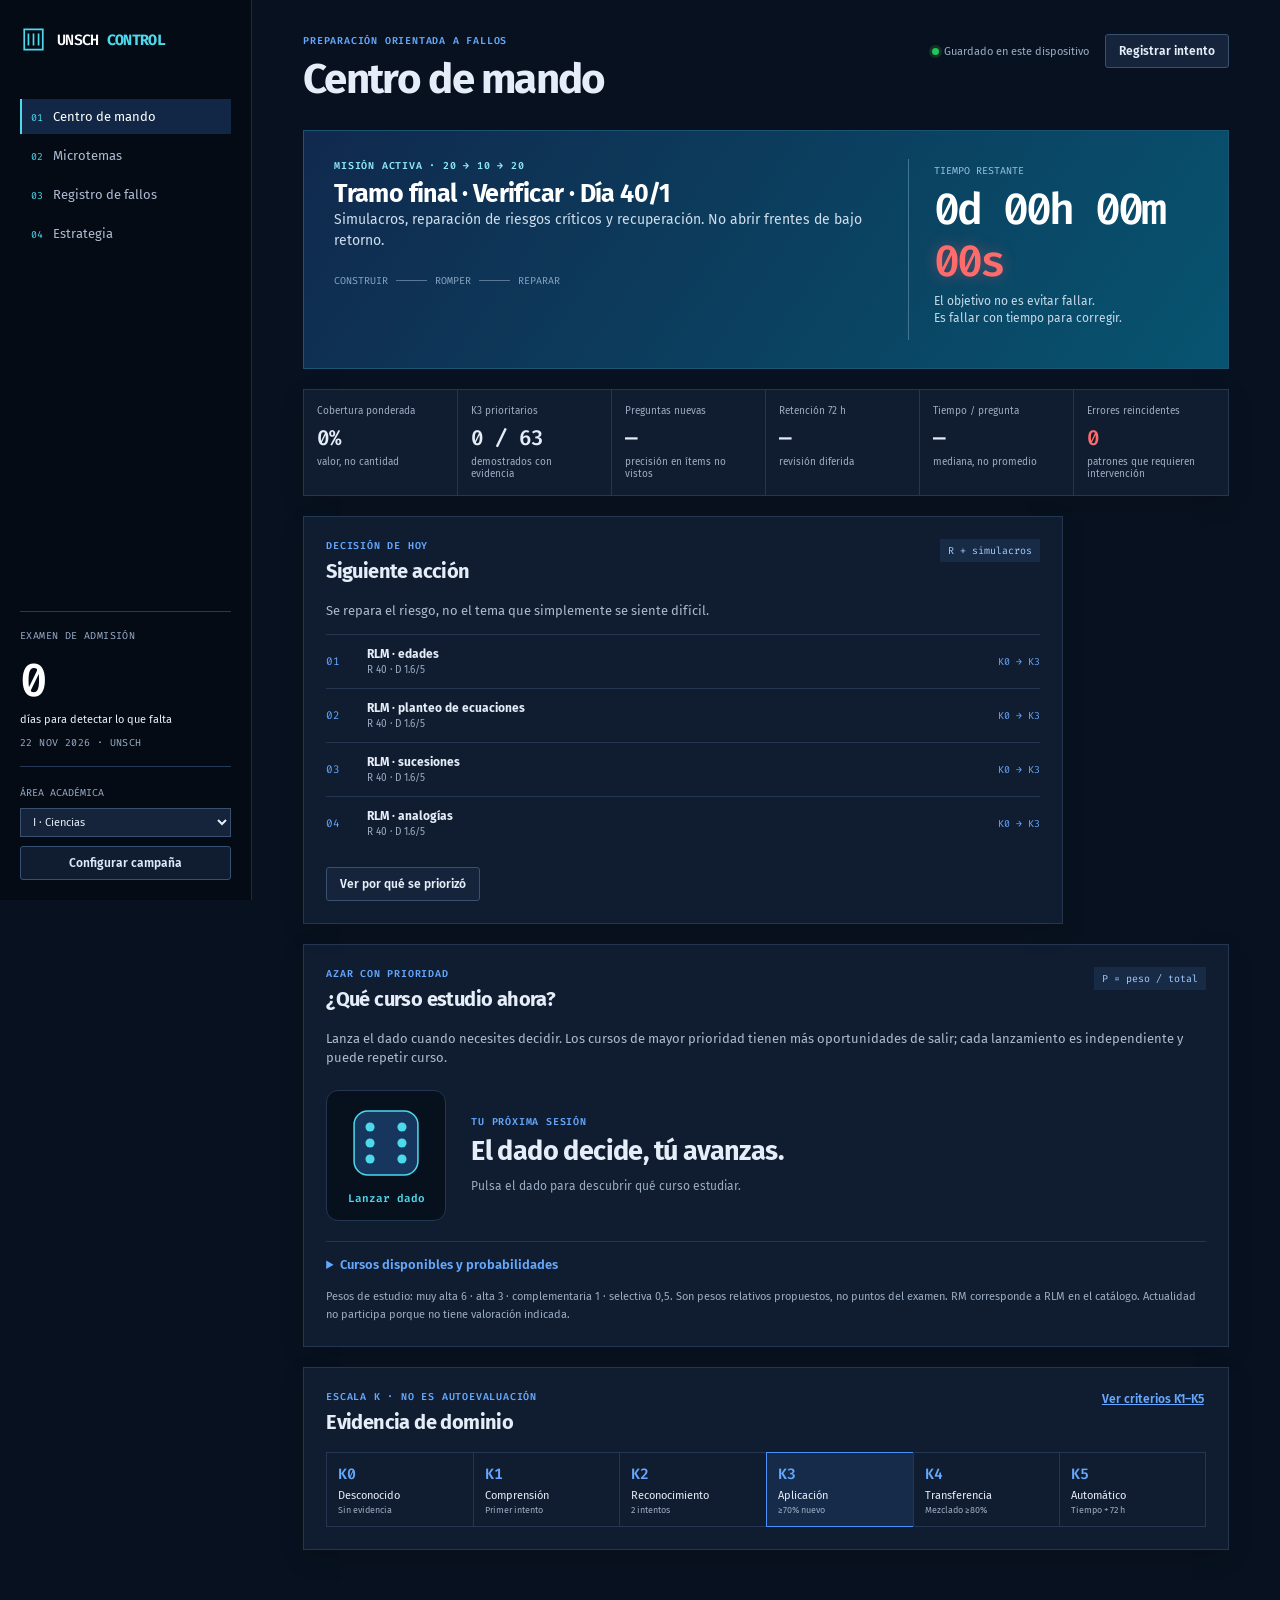
==== index.html @ 0c2968eb "feat: add priority-weighted study dice" ====
<!doctype html>
<html lang="es">
  <head>
    <meta charset="UTF-8" />
    <meta name="viewport" content="width=device-width, initial-scale=1.0" />
    <meta name="description" content="Centro de mando de preparación UNSCH 2027-I" />
    <meta name="theme-color" content="#0f172a" />
    <title>UNSCH Control Room</title>
    <link rel="icon" href="favicon.svg" type="image/svg+xml" />
    <link rel="preconnect" href="https://fonts.googleapis.com" />
    <link rel="preconnect" href="https://fonts.gstatic.com" crossorigin />
    <link href="https://fonts.googleapis.com/css2?family=Fira+Code:wght@400;500;600;700&family=Fira+Sans:ital,wght@0,400;0,500;0,600;0,700;1,400&display=swap" rel="stylesheet" />
    <link rel="stylesheet" href="styles.css" />
  </head>
  <body>
    <div class="app-shell">
      <aside class="sidebar">
        <a class="brand" href="#inicio" aria-label="Ir al centro de mando"><svg viewBox="0 0 32 32" aria-hidden="true"><path d="M5 4h22v24H5zM10 9v14M16 9v14M22 9v14" /></svg><span>UNSCH <b>CONTROL</b></span></a>
        <nav aria-label="Navegación principal">
          <a class="nav-link active" href="#inicio"><span>01</span>Centro de mando</a>
          <a class="nav-link" href="#microtemas"><span>02</span>Microtemas</a>
          <a class="nav-link" href="#errores"><span>03</span>Registro de fallos</a>
          <a class="nav-link" href="#estrategia"><span>04</span>Estrategia</a>
        </nav>
        <div class="countdown-side" aria-live="polite"><p>EXAMEN DE ADMISIÓN</p><strong id="countdown-days">--</strong><span>días para detectar lo que falta</span><small>22 NOV 2026 · UNSCH</small></div>
        <div class="sidebar-bottom">
          <label for="area">ÁREA ACADÉMICA</label><select id="area"><option value="science">I · Ciencias</option><option value="letters">II · Letras</option></select>
          <button class="side-button" id="plan-button">Configurar campaña</button>
        </div>
      </aside>

      <main>
        <section class="app-view" id="inicio" data-view>
        <header class="topbar">
          <div><p class="eyebrow">PREPARACIÓN ORIENTADA A FALLOS</p><h1>Centro de mando</h1></div>
          <div class="top-actions"><span class="storage-state"><i></i>Guardado en este dispositivo</span><button class="button secondary" id="attempt-button">Registrar intento</button></div>
        </header>

        <section class="mission" aria-labelledby="phase-title">
          <div class="mission-copy"><p class="eyebrow inverse">MISIÓN ACTIVA · 20 → 10 → 20</p><h2 id="phase-title">Cargando campaña…</h2><p id="phase-objective"></p><div class="phase-progress" aria-label="Progreso de fases"><span id="build-progress">CONSTRUIR</span><i></i><span id="break-progress">ROMPER</span><i></i><span id="repair-progress">REPARAR</span></div></div>
          <div class="countdown-main"><span>TIEMPO RESTANTE</span><strong id="countdown-full" aria-live="polite"><span id="countdown-primary">--d --h --m</span><span class="countdown-seconds" id="countdown-seconds">--s</span></strong><p>El objetivo no es evitar fallar.<br />Es fallar con tiempo para corregir.</p></div>
        </section>

        <section class="metric-grid" aria-label="Métricas basadas en evidencia">
          <article><span>Cobertura ponderada</span><strong id="metric-coverage">0%</strong><small>valor, no cantidad</small></article>
          <article><span>K3 prioritarios</span><strong id="metric-k3">0 / 0</strong><small>demostrados con evidencia</small></article>
          <article><span>Preguntas nuevas</span><strong id="metric-fresh">—</strong><small>precisión en ítems no vistos</small></article>
          <article><span>Retención 72 h</span><strong id="metric-retention">—</strong><small>revisión diferida</small></article>
          <article><span>Tiempo / pregunta</span><strong id="metric-time">—</strong><small>mediana, no promedio</small></article>
          <article class="danger-metric"><span>Errores reincidentes</span><strong id="metric-repeated">0</strong><small>patrones que requieren intervención</small></article>
        </section>

        <div class="decision-grid">
          <section class="panel next-panel" aria-labelledby="next-title"><div class="panel-heading"><div><p class="eyebrow">DECISIÓN DE HOY</p><h2 id="next-title">Siguiente acción</h2></div><span class="formula" id="decision-formula">P0 = H × I × U</span></div><p class="panel-intro" id="decision-explanation"></p><ol class="action-list" id="action-list"></ol><button class="button secondary" id="view-strategy">Ver por qué se priorizó</button></section>
        </div>

        <section class="panel dice-panel" aria-labelledby="dice-title">
          <div class="panel-heading"><div><p class="eyebrow">AZAR CON PRIORIDAD</p><h2 id="dice-title">¿Qué curso estudio ahora?</h2></div><span class="formula">P = peso / total</span></div>
          <p class="panel-intro">Lanza el dado cuando necesites decidir. Los cursos de mayor prioridad tienen más oportunidades de salir; cada lanzamiento es independiente y puede repetir curso.</p>
          <div class="dice-main">
            <button class="study-die" id="roll-dice" aria-label="Lanzar dado para elegir un curso"><svg viewBox="0 0 100 100" aria-hidden="true"><rect x="8" y="8" width="84" height="84" rx="18"/><g><circle cx="29" cy="29" r="6"/><circle cx="71" cy="29" r="6"/><circle cx="29" cy="50" r="6"/><circle cx="71" cy="50" r="6"/><circle cx="29" cy="71" r="6"/><circle cx="71" cy="71" r="6"/></g></svg><span>Lanzar dado</span></button>
            <div class="dice-result" id="dice-result" role="status" aria-live="polite" aria-atomic="true"><p class="eyebrow">TU PRÓXIMA SESIÓN</p><h3 id="dice-course">El dado decide, tú avanzas.</h3><p id="dice-detail">Pulsa el dado para descubrir qué curso estudiar.</p></div>
          </div>
          <div class="dice-actions" id="dice-actions" hidden><button class="button secondary" id="dice-topics">Ver microtemas del curso</button><button class="button primary" id="dice-attempt">Registrar práctica</button></div>
          <details class="dice-settings"><summary>Cursos disponibles y probabilidades</summary><p class="panel-intro">Marca los cursos que puedes estudiar ahora. La probabilidad se recalcula entre los seleccionados y tu selección queda guardada en este dispositivo.</p><div class="dice-options" id="dice-options"></div></details>
          <p class="dice-note">Pesos de estudio: muy alta 6 · alta 3 · complementaria 1 · selectiva 0,5. Son pesos relativos propuestos, no puntos del examen. RM corresponde a RLM en el catálogo. Actualidad no participa porque no tiene valoración indicada.</p>
        </section>

        <section class="panel evidence-panel" aria-labelledby="evidence-title"><div class="panel-heading"><div><p class="eyebrow">ESCALA K · NO ES AUTOEVALUACIÓN</p><h2 id="evidence-title">Evidencia de dominio</h2></div><button class="text-button" id="show-k-rules">Ver criterios K1–K5</button></div><div class="k-scale"><div><b>K0</b><span>Desconocido</span><small>Sin evidencia</small></div><div><b>K1</b><span>Comprensión</span><small>Primer intento</small></div><div><b>K2</b><span>Reconocimiento</span><small>2 intentos</small></div><div class="target"><b>K3</b><span>Aplicación</span><small>≥70% nuevo</small></div><div><b>K4</b><span>Transferencia</span><small>Mezclado ≥80%</small></div><div><b>K5</b><span>Automático</span><small>Tiempo + 72 h</small></div></div></section>

        </section>

        <section class="app-view errors-view" id="errores" data-view hidden aria-labelledby="failure-title">
          <header class="view-header"><p class="eyebrow">BUCLE DE INGENIERÍA</p><h1 id="failure-title">Registro de fallos</h1><p>Convierte cada error en una corrección verificable antes de que se repita.</p></header>
          <section class="panel failure-panel"><div class="panel-heading"><div><p class="eyebrow">PRÁCTICA CONTROLADA</p><h2>Provocar fallos temprano</h2></div></div><div class="loop"><div><b>1</b><span>Pregunta nueva y cronometrada</span></div><div><b>2</b><span>Fallo clasificado, no ocultado</span></div><div><b>3</b><span>Intervención mínima eficaz</span></div><div><b>4</b><span>Variante mezclada para verificar</span></div></div><div class="recurrent-alert" id="recurrent-alert"><strong>Sin fallos registrados aún.</strong><span>Registra el primero: el sistema necesita evidencia.</span></div><button class="button primary" id="error-button">Registrar un fallo <span>+</span></button></section>
          <section class="panel ledger-panel" aria-labelledby="ledger-title"><div class="panel-heading"><div><p class="eyebrow">BITÁCORA AUDITABLE</p><h2 id="ledger-title">Fallos recientes y su reparación</h2></div><span class="formula">FALLO → CORRECCIÓN → VARIANTE</span></div><div class="ledger-list" id="ledger-list"></div></section>
        </section>

        <section class="app-view topics-section" id="microtemas" data-view hidden aria-labelledby="topics-title"><div class="section-head"><div><p class="eyebrow">CATÁLOGO OFICIAL · NINGÚN TEMA SE BORRA</p><h1 id="topics-title">Todos los microtemas</h1><p id="catalog-summary">Cargando catálogo…</p></div><button class="button secondary" id="strategy-button">Recalcular estrategia</button></div><div class="filters" role="toolbar" aria-label="Filtros de microtemas"><button class="filter active" data-treatment="all">Todos</button><button class="filter" data-treatment="deep">Profundo</button><button class="filter" data-treatment="surface">Superficial</button><button class="filter" data-treatment="deferred">Diferido</button><button class="filter" data-treatment="risk">En riesgo</button><select id="course-filter" aria-label="Filtrar por curso"><option value="all">Todos los cursos</option></select><select id="k-filter" aria-label="Filtrar por nivel K"><option value="all">Todos los niveles K</option><option value="K0">K0</option><option value="K1">K1</option><option value="K2">K2</option><option value="K3">K3</option><option value="K4">K4</option><option value="K5">K5</option></select></div><div class="table-wrap"><table><thead><tr><th>Microtema</th><th>Tratamiento</th><th>P0</th><th>K</th><th>Nuevas</th><th>72 h</th><th>Tiempo</th><th>Fallos</th><th>R</th></tr></thead><tbody id="topics-body"></tbody></table></div><p class="table-note">Diferido significa “no invertir tiempo todavía”, nunca “eliminado”. Se reevaluará al iniciar Reparar.</p></section>

        <section class="app-view strategy-view" id="estrategia" data-view hidden><div class="strategy-strip"><div><p class="eyebrow inverse">SISTEMA DE APOYO A DECISIONES</p><h1>La estrategia se adapta a la evidencia.</h1><p>El algoritmo recomienda. Tú decides qué cambio aceptar.</p></div><div class="strategy-numbers" id="strategy-numbers"></div><button class="button light" id="review-button">Revisar cambios</button></div></section>
      </main>
    </div>

    <dialog id="attempt-dialog"><form id="attempt-form"><div class="dialog-title"><div><p class="eyebrow">EVIDENCIA NUEVA</p><h2>Registrar intento</h2></div><button type="button" class="close" data-close="attempt-dialog" aria-label="Cerrar">×</button></div><p class="dialog-copy">Un intento correcto lento también es señal. Regístralo para que el sistema no confunda conocimiento con rendimiento.</p><div class="form-grid"><label>Microtema<select id="attempt-topic" required></select></label><label>Fuente / pregunta<input id="attempt-source" placeholder="UNSCH 2026 · Física #12" required /></label><label>Resultado<select id="attempt-result"><option value="true">Correcta</option><option value="false">Incorrecta</option></select></label><label>Tiempo (segundos)<input id="attempt-time" type="number" min="1" placeholder="90" required /></label><label>Tipo de pregunta<select id="attempt-new"><option value="true">Nueva</option><option value="false">Repetida</option></select></label><label>Revisión<select id="attempt-review"><option value="normal">Primera vez</option><option value="24">Retención 24 h</option><option value="72">Retención 72 h</option><option value="168">Retención 7 días</option></select></label></div><fieldset id="failure-fields"><legend>Diagnóstico del fallo</legend><div class="form-grid"><label>Fallo primario<select id="error-type"><option value="recognition">No reconocí el modelo</option><option value="concept">Olvidé concepto</option><option value="wrong-model">Modelo equivocado</option><option value="procedure">Procedimiento</option><option value="calculation">Cálculo</option><option value="reading">Lectura</option><option value="time">Tiempo</option><option value="distractor">Distractor</option></select></label><label>Corrección mínima<textarea id="error-correction" placeholder='Ej.: “cada N unidades” + “coincidir nuevamente” → MCM'></textarea></label></div></fieldset><div class="dialog-actions"><button type="button" class="button secondary" data-close="attempt-dialog">Cancelar</button><button class="button primary" type="submit">Guardar evidencia</button></div></form></dialog>

    <dialog id="strategy-dialog"><div class="dialog-title"><div><p class="eyebrow">REVISIÓN ESTRATÉGICA</p><h2>Recomendaciones explicables</h2></div><button class="close" data-close="strategy-dialog" aria-label="Cerrar">×</button></div><p class="dialog-copy">Las recomendaciones no cambian tu plan por sí solas. Se basan en prioridad inicial antes del día 21 y en riesgo observado después.</p><div id="recommendation-list"></div><div class="dialog-actions"><button class="button secondary" data-close="strategy-dialog">Revisar manualmente</button><button class="button primary" id="accept-recommendations">Aceptar recomendaciones</button></div></dialog>

    <dialog id="plan-dialog"><form id="plan-form"><div class="dialog-title"><div><p class="eyebrow">CAMPAÑA 20 → 10 → 20</p><h2>Configurar fechas</h2></div><button type="button" class="close" data-close="plan-dialog" aria-label="Cerrar">×</button></div><p class="dialog-copy">El examen es fijo: 22 de noviembre de 2026. El ciclo principal ocupa 50 días y deja el tramo final para simulacros y recuperación.</p><label>Inicio de la campaña<input id="campaign-start" type="date" required /></label><div class="plan-calendar"><span>Construir<br /><b>20 días</b></span><span>Romper<br /><b>10 días</b></span><span>Reparar<br /><b>20 días</b></span><span>Final<br /><b>simulacros</b></span></div><div class="dialog-actions"><button type="button" class="button secondary" data-close="plan-dialog">Cancelar</button><button class="button primary" type="submit">Guardar campaña</button></div></form></dialog>

    <dialog id="k-dialog"><div class="dialog-title"><div><p class="eyebrow">REGLAS DE EVIDENCIA</p><h2>Cómo se asigna K</h2></div><button class="close" data-close="k-dialog" aria-label="Cerrar">×</button></div><div class="rules"><p><b>K1 · comprensión:</b> existe al menos un intento registrado.</p><p><b>K2 · reconocimiento:</b> al menos dos intentos.</p><p><b>K3 · aplicación:</b> dos preguntas nuevas y precisión nueva ≥70%.</p><p><b>K4 · transferencia:</b> cuatro nuevas/mezcladas y precisión ≥80%.</p><p><b>K5 · automático:</b> K4, retención 72 h ≥85%, tiempo ≤90 s y sin fallo reincidente.</p></div></dialog>
    <script src="app.js"></script>
  </body>
</html>
---- styles.css ----
:root {
  --ink: #17223b;
  --muted: #64748b;
  --line: #dce3ed;
  --paper: #f4f7fb;
  --panel: #ffffff;
  --navy: #0f1f3d;
  --blue: #2563eb;
  --cyan: #06b6d4;
  --danger: #b42318;
  --mono: "Fira Code", monospace;
  --sans: "Fira Sans", sans-serif;
}

* { box-sizing: border-box; }
html { scroll-behavior: smooth; }
body { margin: 0; min-width: 320px; background: var(--paper); color: var(--ink); font-family: var(--sans); }
button, select, input, textarea { font: inherit; }
button { cursor: pointer; }

.app-shell { display: grid; grid-template-columns: 252px minmax(0, 1fr); min-height: 100vh; }
.sidebar { position: sticky; top: 0; display: flex; flex-direction: column; height: 100vh; padding: 26px 20px 20px; background: var(--navy); color: #e7eefb; }
.brand { display: flex; gap: 10px; align-items: center; color: #fff; font: 600 15px var(--mono); text-decoration: none; letter-spacing: -.7px; }
.brand svg { width: 27px; fill: none; stroke: var(--cyan); stroke-width: 2; }
.brand b { color: var(--cyan); }
nav { display: grid; gap: 4px; margin: 46px 0 0; }
.nav-link { display: flex; gap: 10px; padding: 10px 9px; border-left: 2px solid transparent; color: #aebdd3; font-size: 13px; text-decoration: none; }
.nav-link:hover, .nav-link.active { border-color: var(--cyan); background: #1b3157; color: #fff; }
.nav-link span { color: var(--cyan); font: 10px var(--mono); padding-top: 2px; }
.countdown-side { margin-top: auto; padding: 17px 0; border-top: 1px solid #304664; border-bottom: 1px solid #304664; }
.countdown-side p, .countdown-side small { display: block; margin: 0; color: #9cb0cc; font: 10px var(--mono); letter-spacing: .4px; }
.countdown-side strong { display: block; margin: 8px 0 -3px; color: #fff; font: 600 46px var(--mono); letter-spacing: -4px; }
.countdown-side span { font-size: 11px; }.countdown-side small { margin-top: 9px; }
.sidebar-bottom { display: grid; gap: 9px; margin-top: 19px; }
.sidebar-bottom label { color: #9cb0cc; font: 10px var(--mono); }.sidebar select { width: 100%; }

main { min-width: 0; padding: 34px clamp(22px, 4vw, 58px) 56px; }
.app-view[hidden] { display: none; }
.view-header { margin-bottom: 26px; }.view-header > p:last-child { max-width: 590px; margin: 9px 0 0; color: var(--muted); font-size: 14px; line-height: 1.45; }
.topbar, .panel-heading, .section-head, .dialog-title, .dialog-actions { display: flex; align-items: flex-start; justify-content: space-between; gap: 16px; }
.topbar { margin-bottom: 26px; }.topbar h1, h2, p { margin-top: 0; }
h1 { margin-bottom: 0; font-size: clamp(29px, 4vw, 42px); letter-spacing: -1.7px; }
h2 { margin-bottom: 0; font-size: 20px; letter-spacing: -.6px; }.eyebrow { margin-bottom: 7px; color: var(--blue); font: 600 10px var(--mono); letter-spacing: .8px; }.inverse { color: #8eeafa; }
.top-actions { display: flex; align-items: center; gap: 16px; }.storage-state { color: var(--muted); font-size: 11px; white-space: nowrap; }.storage-state i { display: inline-block; width: 7px; height: 7px; margin-right: 5px; border-radius: 50%; background: #22c55e; }
.button, .side-button, .text-button { border: 0; border-radius: 3px; padding: 9px 13px; font-size: 12px; font-weight: 600; }.button { background: var(--blue); color: #fff; }.button:hover { filter: brightness(.92); }.button.secondary, .side-button { border: 1px solid #c8d4e4; background: #fff; color: var(--ink); }.sidebar .side-button { border-color: #3e5779; background: transparent; color: #dce9fb; }.button.light { background: #fff; color: var(--navy); }.text-button { padding: 2px; background: none; color: var(--blue); text-decoration: underline; }

.mission { display: grid; grid-template-columns: minmax(0, 1fr) 290px; gap: 30px; padding: 28px 30px; background: linear-gradient(125deg, #12294e, #0c5a81); color: #fff; }.mission h2 { font-size: 25px; }.mission-copy > p:not(.eyebrow) { max-width: 650px; color: #cfdeed; font-size: 14px; line-height: 1.5; }.phase-progress { display: flex; align-items: center; gap: 8px; margin-top: 23px; color: #8ca9c6; font: 10px var(--mono); }.phase-progress span.active { color: #fff; }.phase-progress i { width: 31px; height: 1px; background: #5a7796; }.countdown-main { padding-left: 25px; border-left: 1px solid #5980a5; }.countdown-main span { color: #9fc5e5; font: 10px var(--mono); }.countdown-main strong { display: flex; flex-wrap: wrap; gap: 0 10px; margin: 10px 0; font: 600 clamp(28px, 3.4vw, 50px) var(--mono); letter-spacing: -3px; line-height: 1; }.countdown-main strong > span { color: #fff; font: inherit; }.countdown-main strong > .countdown-seconds { color: var(--danger); letter-spacing: -3px; }.countdown-main p { color: #c8d9e8; font-size: 12px; line-height: 1.45; }

.metric-grid { display: grid; grid-template-columns: repeat(6, 1fr); margin: 20px 0; border: 1px solid var(--line); background: var(--panel); }.metric-grid article { min-width: 0; padding: 15px 13px; border-right: 1px solid var(--line); }.metric-grid article:last-child { border: 0; }.metric-grid span, .metric-grid small { display: block; color: var(--muted); font-size: 10px; }.metric-grid strong { display: block; margin: 7px 0 4px; font: 600 21px var(--mono); letter-spacing: -1px; }.danger-metric strong { color: var(--danger); }
.decision-grid { display: grid; grid-template-columns: minmax(0, 760px); gap: 20px; }.panel { border: 1px solid var(--line); background: var(--panel); padding: 22px; }.panel-intro { margin: 19px 0 13px; color: #4e5e75; font-size: 13px; line-height: 1.45; }.formula { padding: 5px 8px; background: #eef4ff; color: #37537d; font: 10px var(--mono); white-space: nowrap; }
.action-list { margin: 0 0 17px; padding: 0; list-style: none; }.action-list li { display: grid; grid-template-columns: 32px 1fr auto; gap: 9px; align-items: center; padding: 12px 0; border-top: 1px solid var(--line); }.rank { color: var(--blue); font: 11px var(--mono); }.action-list b, .action-list small { display: block; }.action-list b { font-size: 12px; }.action-list small { margin-top: 3px; color: var(--muted); font-size: 10px; }.goal { color: var(--blue); font: 10px var(--mono); }
.loop { display: grid; grid-template-columns: repeat(4, 1fr); margin: 19px 0; }.loop div { padding: 0 9px; border-right: 1px solid var(--line); }.loop div:first-child { padding-left: 0; }.loop div:last-child { border: 0; }.loop b { display: block; margin-bottom: 7px; color: var(--blue); font: 600 16px var(--mono); }.loop span { font-size: 11px; line-height: 1.2; }.recurrent-alert { display: grid; gap: 4px; margin-bottom: 14px; padding: 12px; background: #fff7ed; border-left: 3px solid #f97316; }.recurrent-alert strong { font-size: 12px; }.recurrent-alert span { color: #6b4a26; font-size: 11px; }.failure-panel .primary { width: 100%; }.primary span { float: right; font-size: 16px; line-height: 11px; }
.evidence-panel, .ledger-panel { margin-top: 20px; }.k-scale { display: grid; grid-template-columns: repeat(6, 1fr); margin-top: 18px; }.k-scale > div { padding: 11px; border: 1px solid var(--line); border-right: 0; }.k-scale > div:last-child { border-right: 1px solid var(--line); }.k-scale .target { border-color: var(--blue); background: #eff6ff; }.k-scale b, .k-scale span, .k-scale small { display: block; }.k-scale b { color: var(--blue); font: 600 15px var(--mono); }.k-scale span { margin: 5px 0 3px; font-size: 11px; }.k-scale small { color: var(--muted); font-size: 9px; }
.ledger-list { margin-top: 14px; }.ledger-entry { display: grid; grid-template-columns: 180px 155px 1fr auto; gap: 12px; align-items: center; padding: 11px 0; border-top: 1px solid var(--line); font-size: 11px; }.ledger-entry b { font-size: 12px; }.ledger-entry small { display: block; margin-top: 2px; color: var(--muted); }.ledger-failure { color: #991b1b; }.ledger-correction { color: #475569; font-style: italic; }.ledger-entry time { color: var(--muted); font: 10px var(--mono); text-align: right; }.empty-ledger { padding: 15px 0; border-top: 1px solid var(--line); color: var(--muted); font-size: 12px; }
.topics-section { margin-top: 0; }.section-head { margin-bottom: 18px; }.section-head > div > p:last-child { margin: 7px 0 0; color: var(--muted); font-size: 12px; }.filters { display: flex; flex-wrap: wrap; gap: 7px; margin-bottom: 12px; }.filter { border: 1px solid var(--line); background: #fff; color: #52627a; padding: 6px 9px; font-size: 11px; }.filter.active { border-color: var(--blue); background: var(--blue); color: #fff; }.filters select, .sidebar select { border: 1px solid var(--line); background: #fff; color: var(--ink); padding: 6px 8px; font-size: 11px; }.table-wrap { overflow-x: auto; border: 1px solid var(--line); background: #fff; }table { width: 100%; min-width: 780px; border-collapse: collapse; }th { padding: 10px; background: #f7f9fc; color: var(--muted); font: 600 9px var(--mono); letter-spacing: .3px; text-align: left; }td { padding: 10px; border-top: 1px solid var(--line); font: 11px var(--mono); }td b, td small { display: block; }td small { margin-top: 3px; color: var(--muted); font: 10px var(--sans); }.treatment { padding: 3px 5px; font-size: 9px; }.treatment.deep { background: #dbeafe; color: #1d4ed8; }.treatment.surface { background: #dcfce7; color: #15803d; }.treatment.deferred { background: #f1f5f9; color: #64748b; }.risk-high { color: var(--danger); }.risk-medium { color: #b45309; }.table-note { margin: 8px 0 0; color: var(--muted); font-size: 11px; }
.strategy-strip { display: grid; grid-template-columns: 1fr auto auto; align-items: center; gap: 30px; padding: 27px 30px; background: var(--navy); color: #fff; }.strategy-strip h1 { font-size: 28px; }.strategy-strip p:last-child { margin-bottom: 0; color: #a9c2dd; font-size: 12px; }.strategy-numbers { display: flex; gap: 17px; }.strategy-numbers span { color: #b3cae3; font-size: 10px; }.strategy-numbers b { display: block; color: #fff; font: 600 20px var(--mono); }
dialog { width: min(650px, calc(100% - 28px)); border: 0; box-shadow: 0 22px 70px #0f172a66; padding: 25px; color: var(--ink); }dialog::backdrop { background: #0f172a99; }.close { border: 0; background: none; color: var(--muted); font-size: 24px; line-height: 1; }.dialog-copy { margin: 16px 0; color: #55657c; font-size: 13px; line-height: 1.45; }.form-grid { display: grid; grid-template-columns: 1fr 1fr; gap: 13px; }label { display: grid; gap: 5px; color: #40506a; font-size: 11px; font-weight: 600; }input, textarea, dialog select { width: 100%; border: 1px solid #cbd5e1; border-radius: 2px; padding: 8px; background: #fff; color: var(--ink); font-size: 12px; }textarea { min-height: 74px; resize: vertical; }fieldset { margin: 17px 0; border: 1px solid var(--line); }legend { padding: 0 5px; color: var(--muted); font-size: 11px; }.dialog-actions { align-items: center; margin-top: 21px; }.plan-calendar { display: grid; grid-template-columns: repeat(4, 1fr); gap: 6px; margin-top: 16px; }.plan-calendar span { padding: 10px; background: #f1f5f9; color: var(--muted); font-size: 10px; }.plan-calendar b { color: var(--ink); }.rules p { padding: 11px 0; border-bottom: 1px solid var(--line); font-size: 13px; }.recommendation { display: flex; gap: 11px; padding: 13px 0; border-bottom: 1px solid var(--line); }.recommendation .arrow { color: var(--danger); font-size: 19px; }.recommendation.good .arrow { color: #15803d; }.recommendation b { font-size: 12px; }.recommendation p { margin: 4px 0 0; color: var(--muted); font-size: 12px; }

@media (max-width: 1050px) { .metric-grid { grid-template-columns: repeat(3, 1fr); }.metric-grid article:nth-child(3) { border-right: 0; }.metric-grid article:nth-child(-n+3) { border-bottom: 1px solid var(--line); } }
@media (max-width: 820px) { .app-shell { display: block; }.sidebar { position: static; height: auto; padding: 17px; }.sidebar nav { margin: 20px 0; grid-template-columns: repeat(2, 1fr); }.countdown-side, .sidebar-bottom { display: none; }main { padding: 23px 16px 40px; }.decision-grid { grid-template-columns: 1fr; }.strategy-strip { grid-template-columns: 1fr; gap: 18px; }.mission { grid-template-columns: 1fr; }.countdown-main { padding: 15px 0 0; border-top: 1px solid #5980a5; border-left: 0; }.topbar { align-items: flex-end; }.storage-state { display: none; } }
@media (max-width: 560px) { .topbar { display: block; }.top-actions { margin-top: 15px; }.metric-grid { grid-template-columns: repeat(2, 1fr); }.metric-grid article, .metric-grid article:nth-child(3) { border-right: 1px solid var(--line); }.metric-grid article:nth-child(even) { border-right: 0; }.metric-grid article:nth-child(-n+4) { border-bottom: 1px solid var(--line); }.loop, .k-scale { grid-template-columns: repeat(2, 1fr); }.loop div { padding: 9px; border: 1px solid var(--line); }.loop div:first-child { padding: 9px; }.k-scale > div { border-right: 1px solid var(--line); }.form-grid { grid-template-columns: 1fr; }.ledger-entry { grid-template-columns: 1fr; gap: 4px; }.ledger-entry time { text-align: left; }.section-head { display: block; }.section-head .button { margin-top: 14px; }.phase-progress { flex-wrap: wrap; } }

.dice-panel { margin-top: 20px; }
.dice-main { display: flex; align-items: center; gap: 25px; padding: 10px 0 20px; }
.study-die { flex: 0 0 120px; display: grid; justify-items: center; gap: 10px; border: 1px solid var(--line); border-radius: 12px; padding: 14px; background: var(--navy); color: var(--cyan); font: 600 11px var(--mono); }
.study-die svg { width: 76px; height: 76px; overflow: visible; }
.study-die rect { fill: #17365d; stroke: var(--cyan); stroke-width: 2; }
.study-die circle { fill: var(--cyan); }
.study-die:hover { border-color: var(--cyan); }
.study-die:focus-visible, .dice-settings summary:focus-visible, .dice-option:focus-within { outline: 2px solid var(--cyan); outline-offset: 4px; }
.study-die:disabled { cursor: wait; }
.study-die.rolling svg { animation: dice-roll .65s ease-in-out; }
@keyframes dice-roll { 25% { transform: rotate(-20deg) translateY(-8px); } 60% { transform: rotate(25deg) translateY(-12px); } 85% { transform: rotate(-10deg); } }
.dice-result { min-width: 0; }
.dice-result h3 { margin: 0 0 10px; font-size: clamp(20px, 3vw, 27px); letter-spacing: -.6px; }
.dice-result > p:last-child, .dice-note { margin: 0; color: var(--muted); font-size: 12px; line-height: 1.6; }
.dice-actions { display: flex; flex-wrap: wrap; gap: 10px; margin-bottom: 20px; }
.dice-actions[hidden] { display: none; }
.dice-settings { border-top: 1px solid var(--line); padding-top: 15px; }
.dice-settings summary { cursor: pointer; color: var(--blue); font-size: 13px; font-weight: 600; }
.dice-options { display: grid; grid-template-columns: repeat(2, minmax(0, 1fr)); gap: 8px; margin-bottom: 16px; }
.dice-option { display: flex; align-items: center; gap: 9px; padding: 12px; border: 1px solid var(--line); border-radius: 3px; cursor: pointer; }
.dice-option input { width: 16px; height: 16px; margin: 0; flex-shrink: 0; accent-color: var(--blue); }
.dice-option span { flex: 1; min-width: 0; }
.dice-option b, .dice-option small { display: block; }
.dice-option small { margin-top: 4px; color: var(--muted); font-size: 10px; font-weight: 400; }
.dice-option strong { color: var(--cyan); font: 11px var(--mono); }
.dice-note { margin-top: 16px; font-size: 11px; }
@media (max-width: 560px) { .dice-main { align-items: flex-start; gap: 15px; }.study-die { flex-basis: 96px; padding: 12px 8px; }.study-die svg { width: 60px; height: 60px; }.dice-options { grid-template-columns: 1fr; }.dice-panel .panel-heading { flex-wrap: wrap; } }
@media (prefers-reduced-motion: reduce) { .study-die.rolling svg { animation: none; } }

/* Permanent dark theme: navy surfaces preserve the dashboard's operational feel. */
:root { --ink: #e5edf8; --muted: #9aabc2; --line: #253650; --paper: #08111f; --panel: #101c2f; --navy: #07101d; --blue: #65a8ff; --cyan: #4dd8ec; --danger: #ff6b6b; }
body { background: var(--paper); }
.sidebar { background: #050b14; border-right: 1px solid #1d2b40; }.nav-link:hover, .nav-link.active { background: #122745; }.countdown-side { border-color: #263955; }
.button.secondary, .side-button { border-color: #3a506f; background: #15243a; color: var(--ink); }.sidebar .side-button { background: #101d30; border-color: #345174; color: #dce9fb; }.button.light { background: #e5edf8; color: #0d1b2e; }.button.primary { background: #3478e5; }
.storage-state i { box-shadow: 0 0 0 3px #143123; }.mission { background: linear-gradient(125deg, #10294d, #075470); border: 1px solid #1c5372; }.countdown-main { border-color: #427593; }.countdown-main strong { display: flex; align-items: baseline; gap: 8px; }
.countdown-seconds { color: var(--danger); text-shadow: 0 0 16px #ff6b6b55; }.metric-grid, .panel, .table-wrap { border-color: var(--line); background: var(--panel); box-shadow: 0 8px 24px #0000001f; }.metric-grid article, .action-list li, .ledger-entry, .empty-ledger, .rules p, .recommendation { border-color: var(--line); }.panel-intro, .ledger-correction, .section-head > div > p:last-child, .dialog-copy { color: #adbbce; }.formula { background: #172b47; color: #a8ceff; }.recurrent-alert { background: #322515; border-color: #f59e0b; }.recurrent-alert span { color: #ffd8a0; }
.loop div, .k-scale > div { border-color: var(--line); }.k-scale .target { background: #152b49; border-color: #4b91fa; }.k-scale b { color: var(--blue); }.treatment.deep { background: #193d71; color: #acd0ff; }.treatment.surface { background: #164737; color: #9aebc1; }.treatment.deferred { background: #263447; color: #bdc9d8; }.filter, .filters select, .sidebar select { border-color: #3a506f; background: #15243a; color: var(--ink); }.filter.active { border-color: #4a90f8; background: #3478e5; }th { background: #142238; color: #a9bbd1; }td { border-color: var(--line); }.strategy-strip { background: #07101d; border: 1px solid #1d2b40; }
dialog { background: #101c2f; color: var(--ink); box-shadow: 0 22px 70px #00000099; }dialog::backdrop { background: #020814bb; }input, textarea, dialog select { border-color: #3a506f; background: #0b1626; color: var(--ink); }label { color: #c3d0e1; }fieldset { border-color: var(--line); }.plan-calendar span { background: #17263d; color: #a9bbd1; }.plan-calendar b { color: var(--ink); }.risk-medium { color: #fbbf24; }.ledger-failure { color: #ff8989; }
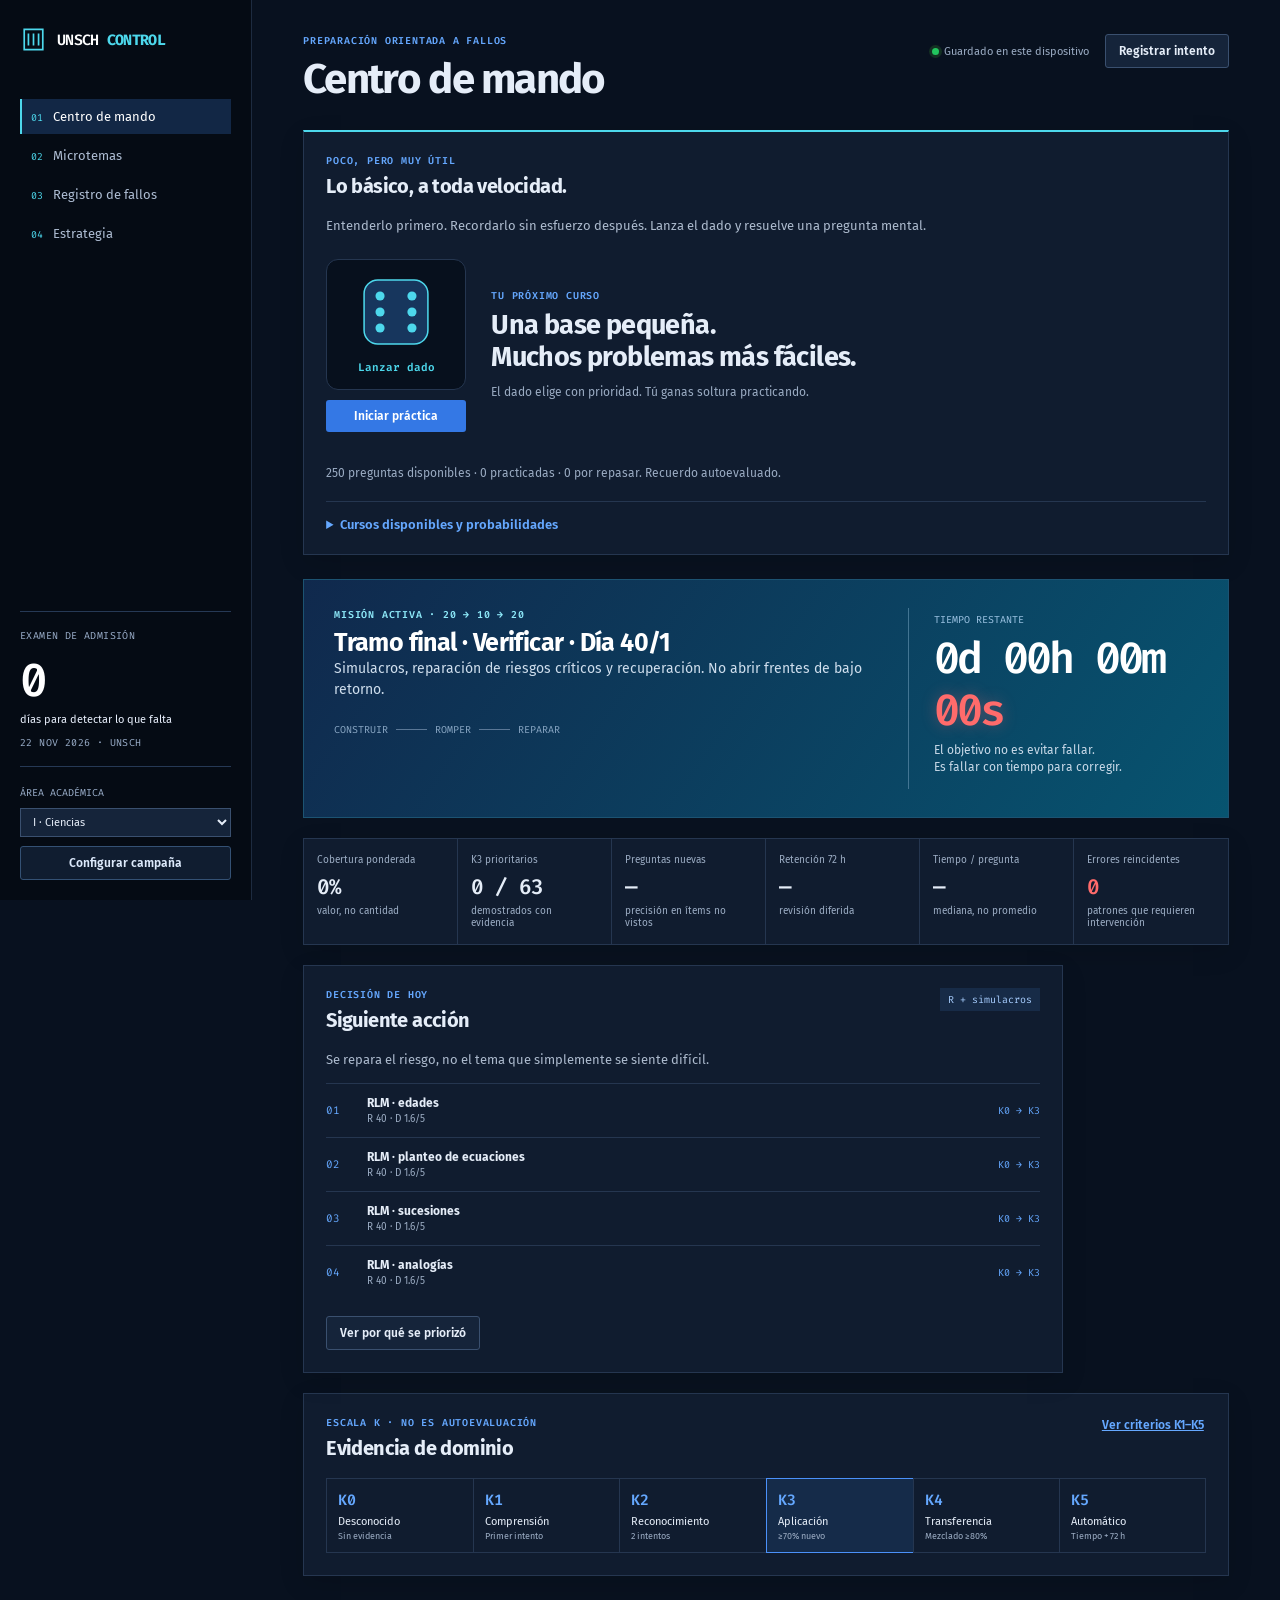
==== commit ab21717b: "feat: add mental practice and move study dice to top" ====
--- a/index.html
+++ b/index.html
@@ -36,6 +36,37 @@
           <div class="top-actions"><span class="storage-state"><i></i>Guardado en este dispositivo</span><button class="button secondary" id="attempt-button">Registrar intento</button></div>
         </header>
 
+        <section class="panel dice-panel" aria-labelledby="dice-title">
+          <div class="panel-heading"><div><p class="eyebrow">POCO, PERO MUY ÚTIL</p><h2 id="dice-title">Lo básico, a toda velocidad.</h2></div></div>
+          <p class="panel-intro">Entenderlo primero. Recordarlo sin esfuerzo después. Lanza el dado y resuelve una pregunta mental.</p>
+          <div class="dice-main">
+            <div class="dice-control">
+              <button class="study-die" id="roll-dice" aria-label="Lanzar dado y practicar un curso"><svg viewBox="0 0 100 100" aria-hidden="true"><rect x="8" y="8" width="84" height="84" rx="18"/><g><circle cx="29" cy="29" r="6"/><circle cx="71" cy="29" r="6"/><circle cx="29" cy="50" r="6"/><circle cx="71" cy="50" r="6"/><circle cx="29" cy="71" r="6"/><circle cx="71" cy="71" r="6"/></g></svg><span>Lanzar dado</span></button>
+              <button class="button primary" id="start-practice">Iniciar práctica</button>
+            </div>
+            <div class="dice-result" id="dice-result" role="status" aria-live="polite" aria-atomic="true"><p class="eyebrow">TU PRÓXIMO CURSO</p><h3 id="dice-course">Una base pequeña.<br />Muchos problemas más fáciles.</h3><p id="dice-detail">El dado elige con prioridad. Tú ganas soltura practicando.</p></div>
+          </div>
+
+          <section class="mental-practice" id="mental-practice" hidden aria-labelledby="mental-question">
+            <div class="mental-meta"><span id="mental-topic"></span><span id="mental-kind"></span></div>
+            <h3 id="mental-question" tabindex="-1"></h3>
+            <p class="mental-instruction">Responde en tu cabeza antes de descubrir la solución. Sin calculadora.</p>
+            <button class="button primary" id="reveal-answer">Ver respuesta</button>
+            <div class="mental-solution" id="mental-solution" hidden>
+              <p class="eyebrow">LA RESPUESTA</p><p class="mental-answer" id="mental-answer"></p>
+              <p id="mental-explanation"></p><p class="mental-use"><b>Te sirve cuando…</b> <span id="mental-use"></span></p>
+              <p class="mental-instruction" id="mental-rating-label">¿Cómo te salió? Tu valoración organiza el próximo repaso.</p>
+              <div class="mental-ratings" role="group" aria-labelledby="mental-rating-label"><button class="button secondary" data-recall="again">No lo sabía</button><button class="button secondary" data-recall="slow">Me costó</button><button class="button secondary" data-recall="easy">Lo sabía rápido</button></div>
+            </div>
+            <p class="mental-feedback" id="mental-feedback" role="status"></p>
+            <div class="mental-next" id="mental-next" hidden><button class="button primary" id="next-question">Otra del mismo curso</button><button class="button secondary" id="finish-practice">Terminar práctica</button></div>
+          </section>
+
+          <p class="mental-progress" id="mental-progress"></p>
+          <div class="dice-actions" id="dice-actions" hidden><button class="text-button" id="dice-topics">Ver microtemas del curso</button><button class="text-button" id="dice-attempt">Registrar intento de examen</button></div>
+          <details class="dice-settings"><summary>Cursos disponibles y probabilidades</summary><p class="panel-intro">Marca los cursos que puedes estudiar ahora. Sus probabilidades se recalculan automáticamente.</p><div class="dice-options" id="dice-options"></div><p class="dice-note">Pesos de estudio: muy alta 6 · alta 3 · complementaria 1 · selectiva 0,5. Son pesos relativos, no puntos del examen. RM corresponde a RLM en el catálogo. Actualidad no participa porque no tiene valoración indicada.</p></details>
+        </section>
+
         <section class="mission" aria-labelledby="phase-title">
           <div class="mission-copy"><p class="eyebrow inverse">MISIÓN ACTIVA · 20 → 10 → 20</p><h2 id="phase-title">Cargando campaña…</h2><p id="phase-objective"></p><div class="phase-progress" aria-label="Progreso de fases"><span id="build-progress">CONSTRUIR</span><i></i><span id="break-progress">ROMPER</span><i></i><span id="repair-progress">REPARAR</span></div></div>
           <div class="countdown-main"><span>TIEMPO RESTANTE</span><strong id="countdown-full" aria-live="polite"><span id="countdown-primary">--d --h --m</span><span class="countdown-seconds" id="countdown-seconds">--s</span></strong><p>El objetivo no es evitar fallar.<br />Es fallar con tiempo para corregir.</p></div>
@@ -53,18 +84,6 @@
         <div class="decision-grid">
           <section class="panel next-panel" aria-labelledby="next-title"><div class="panel-heading"><div><p class="eyebrow">DECISIÓN DE HOY</p><h2 id="next-title">Siguiente acción</h2></div><span class="formula" id="decision-formula">P0 = H × I × U</span></div><p class="panel-intro" id="decision-explanation"></p><ol class="action-list" id="action-list"></ol><button class="button secondary" id="view-strategy">Ver por qué se priorizó</button></section>
         </div>
-
-        <section class="panel dice-panel" aria-labelledby="dice-title">
-          <div class="panel-heading"><div><p class="eyebrow">AZAR CON PRIORIDAD</p><h2 id="dice-title">¿Qué curso estudio ahora?</h2></div><span class="formula">P = peso / total</span></div>
-          <p class="panel-intro">Lanza el dado cuando necesites decidir. Los cursos de mayor prioridad tienen más oportunidades de salir; cada lanzamiento es independiente y puede repetir curso.</p>
-          <div class="dice-main">
-            <button class="study-die" id="roll-dice" aria-label="Lanzar dado para elegir un curso"><svg viewBox="0 0 100 100" aria-hidden="true"><rect x="8" y="8" width="84" height="84" rx="18"/><g><circle cx="29" cy="29" r="6"/><circle cx="71" cy="29" r="6"/><circle cx="29" cy="50" r="6"/><circle cx="71" cy="50" r="6"/><circle cx="29" cy="71" r="6"/><circle cx="71" cy="71" r="6"/></g></svg><span>Lanzar dado</span></button>
-            <div class="dice-result" id="dice-result" role="status" aria-live="polite" aria-atomic="true"><p class="eyebrow">TU PRÓXIMA SESIÓN</p><h3 id="dice-course">El dado decide, tú avanzas.</h3><p id="dice-detail">Pulsa el dado para descubrir qué curso estudiar.</p></div>
-          </div>
-          <div class="dice-actions" id="dice-actions" hidden><button class="button secondary" id="dice-topics">Ver microtemas del curso</button><button class="button primary" id="dice-attempt">Registrar práctica</button></div>
-          <details class="dice-settings"><summary>Cursos disponibles y probabilidades</summary><p class="panel-intro">Marca los cursos que puedes estudiar ahora. La probabilidad se recalcula entre los seleccionados y tu selección queda guardada en este dispositivo.</p><div class="dice-options" id="dice-options"></div></details>
-          <p class="dice-note">Pesos de estudio: muy alta 6 · alta 3 · complementaria 1 · selectiva 0,5. Son pesos relativos propuestos, no puntos del examen. RM corresponde a RLM en el catálogo. Actualidad no participa porque no tiene valoración indicada.</p>
-        </section>
 
         <section class="panel evidence-panel" aria-labelledby="evidence-title"><div class="panel-heading"><div><p class="eyebrow">ESCALA K · NO ES AUTOEVALUACIÓN</p><h2 id="evidence-title">Evidencia de dominio</h2></div><button class="text-button" id="show-k-rules">Ver criterios K1–K5</button></div><div class="k-scale"><div><b>K0</b><span>Desconocido</span><small>Sin evidencia</small></div><div><b>K1</b><span>Comprensión</span><small>Primer intento</small></div><div><b>K2</b><span>Reconocimiento</span><small>2 intentos</small></div><div class="target"><b>K3</b><span>Aplicación</span><small>≥70% nuevo</small></div><div><b>K4</b><span>Transferencia</span><small>Mezclado ≥80%</small></div><div><b>K5</b><span>Automático</span><small>Tiempo + 72 h</small></div></div></section>
 
@@ -89,6 +108,8 @@
     <dialog id="plan-dialog"><form id="plan-form"><div class="dialog-title"><div><p class="eyebrow">CAMPAÑA 20 → 10 → 20</p><h2>Configurar fechas</h2></div><button type="button" class="close" data-close="plan-dialog" aria-label="Cerrar">×</button></div><p class="dialog-copy">El examen es fijo: 22 de noviembre de 2026. El ciclo principal ocupa 50 días y deja el tramo final para simulacros y recuperación.</p><label>Inicio de la campaña<input id="campaign-start" type="date" required /></label><div class="plan-calendar"><span>Construir<br /><b>20 días</b></span><span>Romper<br /><b>10 días</b></span><span>Reparar<br /><b>20 días</b></span><span>Final<br /><b>simulacros</b></span></div><div class="dialog-actions"><button type="button" class="button secondary" data-close="plan-dialog">Cancelar</button><button class="button primary" type="submit">Guardar campaña</button></div></form></dialog>
 
     <dialog id="k-dialog"><div class="dialog-title"><div><p class="eyebrow">REGLAS DE EVIDENCIA</p><h2>Cómo se asigna K</h2></div><button class="close" data-close="k-dialog" aria-label="Cerrar">×</button></div><div class="rules"><p><b>K1 · comprensión:</b> existe al menos un intento registrado.</p><p><b>K2 · reconocimiento:</b> al menos dos intentos.</p><p><b>K3 · aplicación:</b> dos preguntas nuevas y precisión nueva ≥70%.</p><p><b>K4 · transferencia:</b> cuatro nuevas/mezcladas y precisión ≥80%.</p><p><b>K5 · automático:</b> K4, retención 72 h ≥85%, tiempo ≤90 s y sin fallo reincidente.</p></div></dialog>
+    <script src="mental-questions.js"></script>
     <script src="app.js"></script>
+    <script src="mental-practice.js"></script>
   </body>
 </html>
--- a/styles.css
+++ b/styles.css
@@ -60,9 +60,10 @@
 @media (max-width: 820px) { .app-shell { display: block; }.sidebar { position: static; height: auto; padding: 17px; }.sidebar nav { margin: 20px 0; grid-template-columns: repeat(2, 1fr); }.countdown-side, .sidebar-bottom { display: none; }main { padding: 23px 16px 40px; }.decision-grid { grid-template-columns: 1fr; }.strategy-strip { grid-template-columns: 1fr; gap: 18px; }.mission { grid-template-columns: 1fr; }.countdown-main { padding: 15px 0 0; border-top: 1px solid #5980a5; border-left: 0; }.topbar { align-items: flex-end; }.storage-state { display: none; } }
 @media (max-width: 560px) { .topbar { display: block; }.top-actions { margin-top: 15px; }.metric-grid { grid-template-columns: repeat(2, 1fr); }.metric-grid article, .metric-grid article:nth-child(3) { border-right: 1px solid var(--line); }.metric-grid article:nth-child(even) { border-right: 0; }.metric-grid article:nth-child(-n+4) { border-bottom: 1px solid var(--line); }.loop, .k-scale { grid-template-columns: repeat(2, 1fr); }.loop div { padding: 9px; border: 1px solid var(--line); }.loop div:first-child { padding: 9px; }.k-scale > div { border-right: 1px solid var(--line); }.form-grid { grid-template-columns: 1fr; }.ledger-entry { grid-template-columns: 1fr; gap: 4px; }.ledger-entry time { text-align: left; }.section-head { display: block; }.section-head .button { margin-top: 14px; }.phase-progress { flex-wrap: wrap; } }
 
-.dice-panel { margin-top: 20px; }
+.panel.dice-panel { margin: 0 0 24px; border-top: 2px solid var(--cyan); }
 .dice-main { display: flex; align-items: center; gap: 25px; padding: 10px 0 20px; }
-.study-die { flex: 0 0 120px; display: grid; justify-items: center; gap: 10px; border: 1px solid var(--line); border-radius: 12px; padding: 14px; background: var(--navy); color: var(--cyan); font: 600 11px var(--mono); }
+.dice-control { flex: 0 0 140px; display: grid; gap: 10px; }
+.study-die { display: grid; justify-items: center; gap: 10px; border: 1px solid var(--line); border-radius: 12px; padding: 14px; background: var(--navy); color: var(--cyan); font: 600 11px var(--mono); }
 .study-die svg { width: 76px; height: 76px; overflow: visible; }
 .study-die rect { fill: #17365d; stroke: var(--cyan); stroke-width: 2; }
 .study-die circle { fill: var(--cyan); }
@@ -74,7 +75,7 @@
 .dice-result { min-width: 0; }
 .dice-result h3 { margin: 0 0 10px; font-size: clamp(20px, 3vw, 27px); letter-spacing: -.6px; }
 .dice-result > p:last-child, .dice-note { margin: 0; color: var(--muted); font-size: 12px; line-height: 1.6; }
-.dice-actions { display: flex; flex-wrap: wrap; gap: 10px; margin-bottom: 20px; }
+.dice-actions { display: flex; flex-wrap: wrap; gap: 16px; margin-bottom: 20px; }
 .dice-actions[hidden] { display: none; }
 .dice-settings { border-top: 1px solid var(--line); padding-top: 15px; }
 .dice-settings summary { cursor: pointer; color: var(--blue); font-size: 13px; font-weight: 600; }
@@ -86,7 +87,25 @@
 .dice-option small { margin-top: 4px; color: var(--muted); font-size: 10px; font-weight: 400; }
 .dice-option strong { color: var(--cyan); font: 11px var(--mono); }
 .dice-note { margin-top: 16px; font-size: 11px; }
-@media (max-width: 560px) { .dice-main { align-items: flex-start; gap: 15px; }.study-die { flex-basis: 96px; padding: 12px 8px; }.study-die svg { width: 60px; height: 60px; }.dice-options { grid-template-columns: 1fr; }.dice-panel .panel-heading { flex-wrap: wrap; } }
+.mental-practice { border-top: 1px solid var(--line); padding: 20px 0 6px; }
+.mental-practice[hidden], .mental-solution[hidden], .mental-next[hidden] { display: none; }
+.mental-meta { display: flex; flex-wrap: wrap; gap: 8px; color: var(--cyan); font: 10px var(--mono); }
+.mental-meta span { padding: 5px 8px; border-radius: 3px; background: #132b40; }
+.mental-practice h3 { margin: 18px 0 12px; font-size: clamp(21px, 3vw, 30px); line-height: 1.35; letter-spacing: -.5px; overflow-wrap: anywhere; }
+.mental-practice h3:focus { outline: none; }
+.mental-instruction, .mental-progress { color: var(--muted); font-size: 12px; line-height: 1.6; }
+.mental-solution { margin-top: 12px; padding: 18px; border-left: 2px solid var(--cyan); background: #0a1829; }
+.mental-answer { margin-bottom: 12px; color: var(--cyan); font-size: 24px; font-weight: 600; overflow-wrap: anywhere; }
+.mental-solution > p:not(.eyebrow):not(.mental-answer) { font-size: 13px; line-height: 1.6; }
+.mental-use b { color: var(--cyan); }
+.mental-ratings, .mental-next { display: flex; flex-wrap: wrap; gap: 8px; }
+.mental-ratings .button.selected { border-color: var(--cyan); color: var(--cyan); background: #12343f; }
+.mental-ratings button:disabled { cursor: default; }
+.mental-feedback { margin: 12px 0; color: var(--cyan); font-size: 12px; line-height: 1.5; }
+.mental-progress { margin: 12px 0 18px; }
+.button:focus-visible, .text-button:focus-visible { outline: 2px solid var(--cyan); outline-offset: 3px; }
+.button:disabled { opacity: .65; cursor: wait; }
+@media (max-width: 560px) { .dice-main { align-items: flex-start; gap: 15px; }.dice-control { flex-basis: 110px; }.study-die { padding: 12px 8px; }.study-die svg { width: 60px; height: 60px; }.dice-options { grid-template-columns: 1fr; }.dice-panel .panel-heading { flex-wrap: wrap; }.mental-solution { padding: 14px; }.mental-ratings .button { flex: 1 1 100px; } }
 @media (prefers-reduced-motion: reduce) { .study-die.rolling svg { animation: none; } }
 
 /* Permanent dark theme: navy surfaces preserve the dashboard's operational feel. */
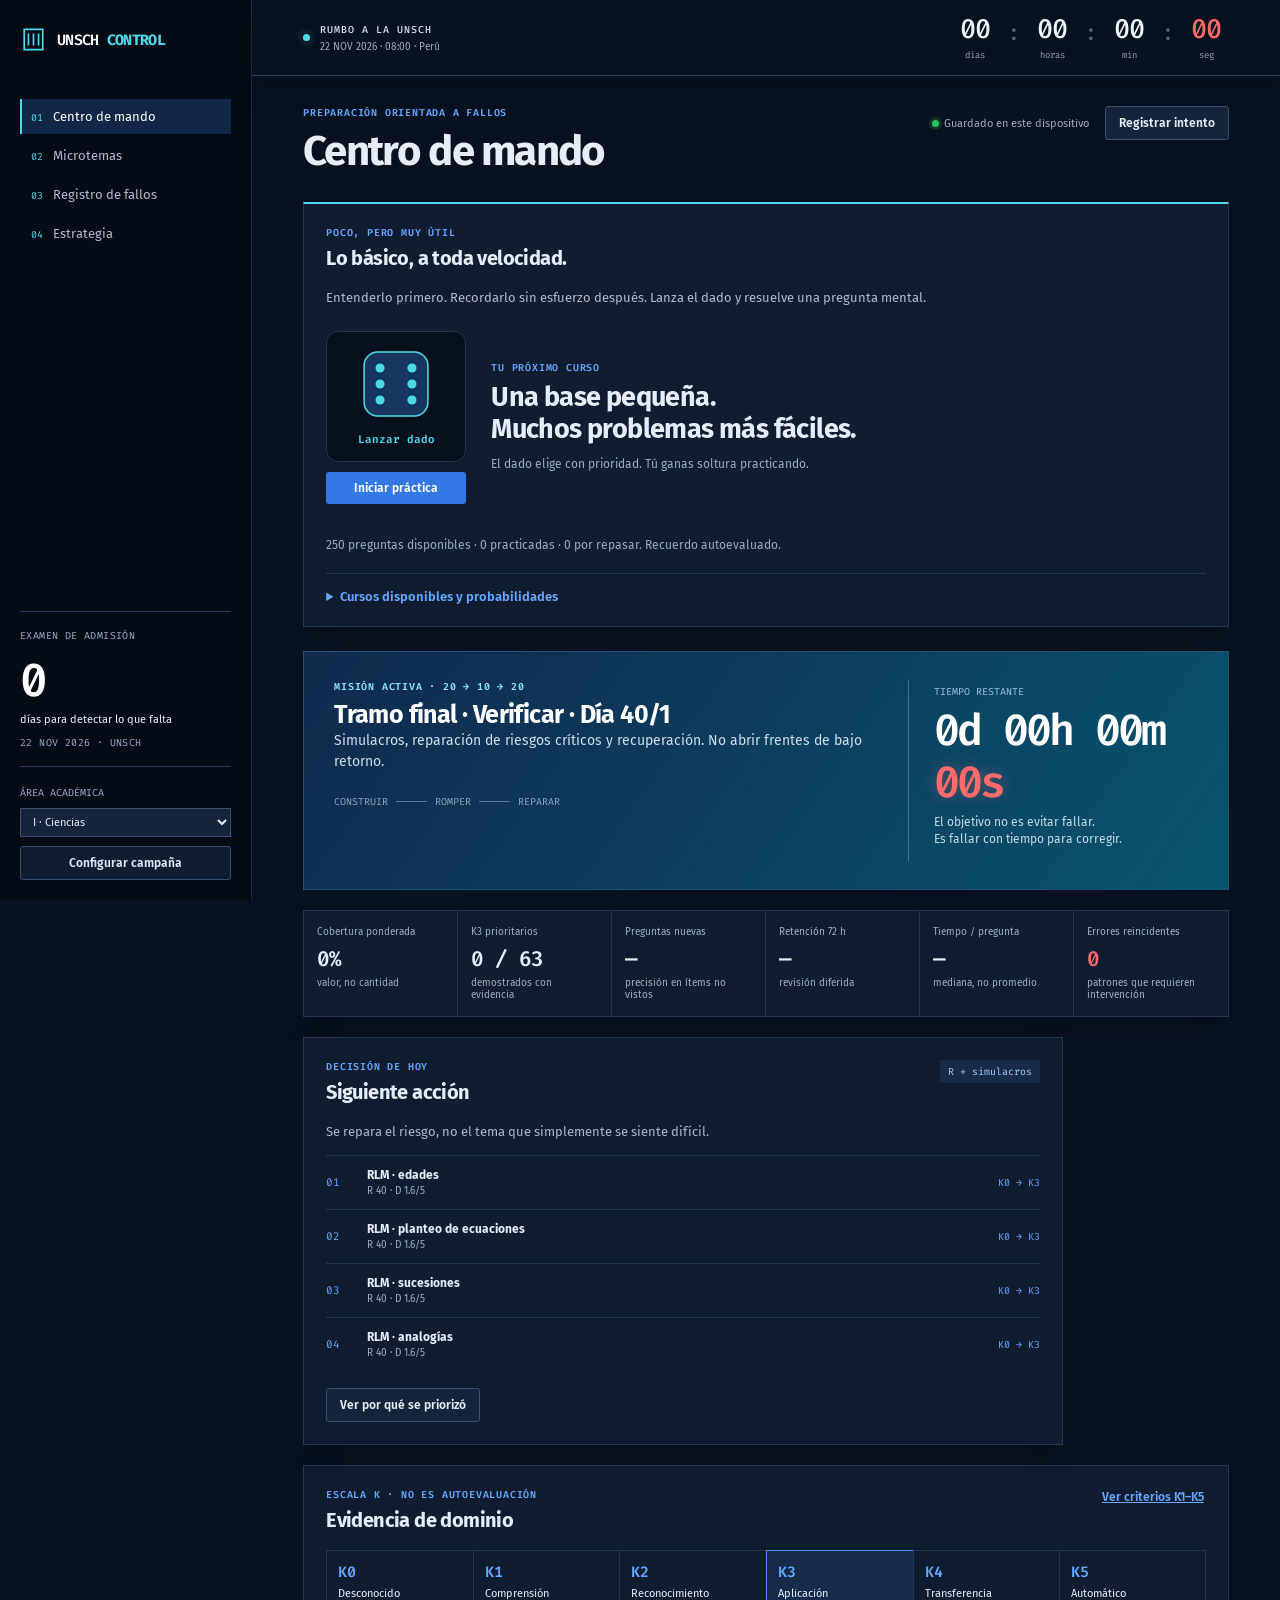
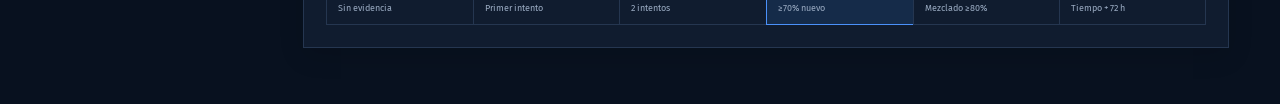
==== commit 18b6856d: "style: refresh practice cards and pin exam countdown" ====
--- a/index.html
+++ b/index.html
@@ -13,6 +13,21 @@
     <link rel="stylesheet" href="styles.css" />
   </head>
   <body>
+    <svg class="practice-symbols" xmlns="http://www.w3.org/2000/svg" aria-hidden="true"><defs>
+      <symbol id="practice-math" viewBox="0 0 32 32"><path d="M5 10h22M10 10v16M22 10v12c0 3 2 4 4 4M7 5h18"/></symbol>
+      <symbol id="practice-science" viewBox="0 0 32 32"><ellipse cx="16" cy="16" rx="14" ry="5"/><ellipse cx="16" cy="16" rx="14" ry="5" transform="rotate(60 16 16)"/><ellipse cx="16" cy="16" rx="14" ry="5" transform="rotate(120 16 16)"/><circle cx="16" cy="16" r="2"/></symbol>
+      <symbol id="practice-words" viewBox="0 0 32 32"><path d="M16 8C12 5 7 5 3 6v20c4-1 9-1 13 2 4-3 9-3 13-2V6c-4-1-9-1-13 2v20M7 11h5M7 16h5M20 11h5M20 16h5"/></symbol>
+      <symbol id="practice-humanities" viewBox="0 0 32 32"><path d="m3 10 13-7 13 7H3ZM6 14v10M13 14v10M20 14v10M27 14v10M3 28h26"/></symbol>
+    </defs></svg>
+    <aside class="exam-clock" id="exam-clock" aria-label="Cuenta regresiva para el examen de admisión">
+      <div class="exam-clock-label"><span class="clock-dot" aria-hidden="true"></span><div><strong>RUMBO A LA UNSCH</strong><span>22 NOV 2026 · 08:00 · Perú</span></div></div>
+      <div class="exam-clock-digits" role="timer" aria-label="Tiempo restante para el examen" aria-live="off">
+        <span class="clock-unit"><b data-countdown="days">--</b><small>días</small></span><span class="clock-separator" aria-hidden="true">:</span>
+        <span class="clock-unit"><b data-countdown="hours">--</b><small>horas</small></span><span class="clock-separator" aria-hidden="true">:</span>
+        <span class="clock-unit"><b data-countdown="minutes">--</b><small>min</small></span><span class="clock-separator" aria-hidden="true">:</span>
+        <span class="clock-unit clock-seconds"><b data-countdown="seconds">--</b><small>seg</small></span>
+      </div>
+    </aside>
     <div class="app-shell">
       <aside class="sidebar">
         <a class="brand" href="#inicio" aria-label="Ir al centro de mando"><svg viewBox="0 0 32 32" aria-hidden="true"><path d="M5 4h22v24H5zM10 9v14M16 9v14M22 9v14" /></svg><span>UNSCH <b>CONTROL</b></span></a>
@@ -47,16 +62,25 @@
             <div class="dice-result" id="dice-result" role="status" aria-live="polite" aria-atomic="true"><p class="eyebrow">TU PRÓXIMO CURSO</p><h3 id="dice-course">Una base pequeña.<br />Muchos problemas más fáciles.</h3><p id="dice-detail">El dado elige con prioridad. Tú ganas soltura practicando.</p></div>
           </div>
 
-          <section class="mental-practice" id="mental-practice" hidden aria-labelledby="mental-question">
-            <div class="mental-meta"><span id="mental-topic"></span><span id="mental-kind"></span></div>
-            <h3 id="mental-question" tabindex="-1"></h3>
-            <p class="mental-instruction">Responde en tu cabeza antes de descubrir la solución. Sin calculadora.</p>
-            <button class="button primary" id="reveal-answer">Ver respuesta</button>
+          <section class="mental-practice" id="mental-practice" hidden aria-labelledby="mental-question" data-step="think">
+            <div class="mental-card-header"><div class="mental-course-heading"><span class="mental-course-icon" aria-hidden="true"><svg viewBox="0 0 32 32"><use id="mental-course-icon" href="#practice-math"/></svg></span><div><p class="eyebrow">PRÁCTICA MENTAL</p><p id="mental-course"></p></div></div><span class="mental-kind" id="mental-kind"></span></div>
+            <ol class="mental-steps" aria-label="Pasos de la práctica"><li data-step="think"><b>1</b>Piensa</li><li data-step="learn"><b>2</b>Descubre</li><li data-step="review"><b>3</b>Refuerza</li></ol>
+            <div class="mental-question-board">
+              <p class="mental-topic" id="mental-topic"></p>
+              <h3 id="mental-question" tabindex="-1"></h3>
+              <p class="mental-instruction">Un momento para pensar. La respuesta está en tu cabeza.</p>
+              <button class="button primary" id="reveal-answer">Ver respuesta <svg viewBox="0 0 24 24" aria-hidden="true"><path d="M4 12h16m-6-6 6 6-6 6"/></svg></button>
+            </div>
             <div class="mental-solution" id="mental-solution" hidden>
-              <p class="eyebrow">LA RESPUESTA</p><p class="mental-answer" id="mental-answer"></p>
-              <p id="mental-explanation"></p><p class="mental-use"><b>Te sirve cuando…</b> <span id="mental-use"></span></p>
-              <p class="mental-instruction" id="mental-rating-label">¿Cómo te salió? Tu valoración organiza el próximo repaso.</p>
-              <div class="mental-ratings" role="group" aria-labelledby="mental-rating-label"><button class="button secondary" data-recall="again">No lo sabía</button><button class="button secondary" data-recall="slow">Me costó</button><button class="button secondary" data-recall="easy">Lo sabía rápido</button></div>
+              <div class="mental-answer-block"><p class="eyebrow">LA RESPUESTA</p><p class="mental-answer" id="mental-answer"></p></div>
+              <div class="mental-insights"><div><p class="mental-insight-label"><span aria-hidden="true">01</span> La idea clave</p><p id="mental-explanation"></p></div><div class="mental-transfer"><p class="mental-insight-label"><span aria-hidden="true">02</span> Te sirve cuando…</p><p id="mental-use"></p></div></div>
+              <div class="mental-recall"><p id="mental-rating-label">¿Cómo te salió?</p><p class="mental-instruction">Elige una opción para organizar tu próximo repaso.</p>
+                <div class="mental-ratings" role="group" aria-labelledby="mental-rating-label">
+                  <button class="button secondary" data-recall="again"><span class="recall-icon" aria-hidden="true">↻</span><span class="recall-copy"><b>No lo sabía</b><small>Volver a intentarlo</small></span></button>
+                  <button class="button secondary" data-recall="slow"><span class="recall-icon" aria-hidden="true">◷</span><span class="recall-copy"><b>Me costó</b><small>Ganar soltura</small></span></button>
+                  <button class="button secondary" data-recall="easy"><span class="recall-icon" aria-hidden="true">ϟ</span><span class="recall-copy"><b>Lo sabía rápido</b><small>Afianzar la base</small></span></button>
+                </div>
+              </div>
             </div>
             <p class="mental-feedback" id="mental-feedback" role="status"></p>
             <div class="mental-next" id="mental-next" hidden><button class="button primary" id="next-question">Otra del mismo curso</button><button class="button secondary" id="finish-practice">Terminar práctica</button></div>
--- a/styles.css
+++ b/styles.css
@@ -87,25 +87,65 @@
 .dice-option small { margin-top: 4px; color: var(--muted); font-size: 10px; font-weight: 400; }
 .dice-option strong { color: var(--cyan); font: 11px var(--mono); }
 .dice-note { margin-top: 16px; font-size: 11px; }
-.mental-practice { border-top: 1px solid var(--line); padding: 20px 0 6px; }
+.mental-practice { --practice-accent: #c4b5fd; --practice-glow: #a78bfa16; margin: 8px 0 22px; border: 1px solid #384366; border-radius: 18px; background: radial-gradient(ellipse at 90% 0%, var(--practice-glow), transparent 65%), #0b1527; overflow: hidden; box-shadow: 0 16px 40px #00000026; }
+.mental-practice[data-theme="science"] { --practice-accent: #74e3d4; --practice-glow: #2dd4bf14; }
+.mental-practice[data-theme="words"] { --practice-accent: #f4d18a; --practice-glow: #fbbf2412; }
+.mental-practice[data-theme="humanities"] { --practice-accent: #a0c4ff; --practice-glow: #60a5fa18; }
 .mental-practice[hidden], .mental-solution[hidden], .mental-next[hidden] { display: none; }
-.mental-meta { display: flex; flex-wrap: wrap; gap: 8px; color: var(--cyan); font: 10px var(--mono); }
-.mental-meta span { padding: 5px 8px; border-radius: 3px; background: #132b40; }
-.mental-practice h3 { margin: 18px 0 12px; font-size: clamp(21px, 3vw, 30px); line-height: 1.35; letter-spacing: -.5px; overflow-wrap: anywhere; }
+.mental-card-header { display: flex; flex-wrap: wrap; align-items: center; justify-content: space-between; gap: 12px; padding: 22px 26px 18px; }
+.mental-course-heading { display: flex; gap: 12px; align-items: center; min-width: 0; }
+.mental-course-heading .eyebrow { color: var(--practice-accent); font-size: 9px; letter-spacing: 1.4px; }
+#mental-course { margin: 0; font-size: 16px; font-weight: 600; }
+.mental-course-icon { display: grid; place-items: center; flex: 0 0 44px; height: 44px; border: 1px solid #ffffff15; border-radius: 12px; background: var(--practice-glow); color: var(--practice-accent); }
+.mental-course-icon svg { width: 26px; height: 26px; fill: none; stroke: currentColor; stroke-width: 1.6; stroke-linecap: round; stroke-linejoin: round; }
+.mental-kind { padding: 6px 9px; border: 1px solid #ffffff15; border-radius: 20px; color: #c1ccde; font-size: 10px; }
+.mental-steps { display: flex; justify-content: center; gap: clamp(14px, 4vw, 46px); margin: 0 26px; padding: 14px 0; border-top: 1px solid #ffffff0b; border-bottom: 1px solid #ffffff0b; list-style: none; }
+.mental-steps li { display: flex; align-items: center; gap: 7px; color: #8090ab; font-size: 11px; }
+.mental-steps b { display: grid; place-items: center; width: 22px; height: 22px; border: 1px solid #ffffff1a; border-radius: 50%; font: 10px var(--mono); }
+.mental-steps [aria-current="step"] { color: var(--practice-accent); }
+.mental-steps [aria-current="step"] b { color: #091222; border-color: var(--practice-accent); background: var(--practice-accent); }
+.mental-question-board { padding: 30px 28px; text-align: center; }
+.mental-topic { display: inline-block; margin: 0 0 15px; color: var(--practice-accent); font: 11px var(--mono); }
+.mental-practice h3 { max-width: 760px; margin: 0 auto 18px; font-size: clamp(24px, 3.3vw, 38px); font-weight: 500; line-height: 1.4; letter-spacing: -.8px; overflow-wrap: anywhere; text-wrap: pretty; }
 .mental-practice h3:focus { outline: none; }
 .mental-instruction, .mental-progress { color: var(--muted); font-size: 12px; line-height: 1.6; }
-.mental-solution { margin-top: 12px; padding: 18px; border-left: 2px solid var(--cyan); background: #0a1829; }
-.mental-answer { margin-bottom: 12px; color: var(--cyan); font-size: 24px; font-weight: 600; overflow-wrap: anywhere; }
-.mental-solution > p:not(.eyebrow):not(.mental-answer) { font-size: 13px; line-height: 1.6; }
-.mental-use b { color: var(--cyan); }
-.mental-ratings, .mental-next { display: flex; flex-wrap: wrap; gap: 8px; }
-.mental-ratings .button.selected { border-color: var(--cyan); color: var(--cyan); background: #12343f; }
+.mental-practice .button.primary { display: inline-flex; align-items: center; justify-content: center; gap: 16px; min-height: 44px; border-radius: 9px; padding: 12px 22px; background: var(--practice-accent); color: #10182c; }
+#reveal-answer[hidden] { display: none; }
+#reveal-answer svg { width: 18px; height: 18px; fill: none; stroke: currentColor; stroke-width: 1.7; stroke-linecap: round; stroke-linejoin: round; }
+.mental-solution { margin: 0 20px 20px; padding: 0; border: 1px solid #ffffff14; border-radius: 12px; background: #081222; }
+.mental-answer-block { padding: 24px; border-bottom: 1px solid #ffffff12; background: var(--practice-glow); text-align: center; border-radius: 12px 12px 0 0; }
+.mental-answer-block .eyebrow { color: var(--practice-accent); letter-spacing: 1.7px; }
+.mental-answer { margin: 10px 0 0; color: var(--practice-accent); font-size: clamp(26px, 3.5vw, 40px); font-weight: 600; line-height: 1.35; overflow-wrap: anywhere; }
+.mental-insights { display: grid; grid-template-columns: 1fr 1fr; }
+.mental-insights > div { padding: 22px; }
+.mental-transfer { border-left: 1px solid #ffffff12; }
+.mental-insight-label { display: flex; align-items: center; gap: 8px; color: var(--practice-accent); font-size: 12px; font-weight: 600; }
+.mental-insight-label span { color: #6f809c; font: 10px var(--mono); }
+.mental-insights p:last-child { margin: 0; color: #c7d2e4; font-size: 14px; line-height: 1.65; }
+.mental-recall { padding: 20px 22px; border-top: 1px solid #ffffff12; }
+#mental-rating-label { margin: 0 0 4px; font-size: 15px; font-weight: 600; }
+.mental-recall .mental-instruction { margin-bottom: 15px; }
+.mental-ratings { display: grid; grid-template-columns: repeat(3, minmax(0, 1fr)); gap: 8px; }
+.mental-ratings .button.secondary { display: flex; align-items: center; gap: 10px; padding: 13px 12px; border-radius: 9px; border-color: #33415a; background: #121e33; text-align: left; }
+.recall-icon { display: grid; place-items: center; flex: 0 0 30px; height: 30px; border-radius: 8px; background: #ffffff07; font-size: 23px; font-weight: 400; }
+[data-recall="again"] .recall-icon { color: #fda4af; }
+[data-recall="slow"] .recall-icon { color: #f4d18a; }
+[data-recall="easy"] .recall-icon { color: #74e3d4; }
+.recall-copy { min-width: 0; }
+.recall-copy b, .recall-copy small { display: block; }
+.recall-copy b { font-size: 12px; }
+.recall-copy small { margin-top: 4px; color: #9aabc2; font-size: 10px; font-weight: 400; }
+.mental-ratings .button.selected { border-color: var(--practice-accent); color: var(--practice-accent); background: var(--practice-glow); opacity: 1; }
 .mental-ratings button:disabled { cursor: default; }
-.mental-feedback { margin: 12px 0; color: var(--cyan); font-size: 12px; line-height: 1.5; }
+.mental-feedback { margin: 0 24px 18px; color: var(--practice-accent); font-size: 12px; line-height: 1.6; }
+.mental-feedback:empty { display: none; }
+.mental-next { display: flex; flex-wrap: wrap; align-items: center; gap: 12px; padding: 0 24px 24px; }
+.mental-next .button.secondary { border-radius: 9px; min-height: 44px; }
 .mental-progress { margin: 12px 0 18px; }
 .button:focus-visible, .text-button:focus-visible { outline: 2px solid var(--cyan); outline-offset: 3px; }
 .button:disabled { opacity: .65; cursor: wait; }
-@media (max-width: 560px) { .dice-main { align-items: flex-start; gap: 15px; }.dice-control { flex-basis: 110px; }.study-die { padding: 12px 8px; }.study-die svg { width: 60px; height: 60px; }.dice-options { grid-template-columns: 1fr; }.dice-panel .panel-heading { flex-wrap: wrap; }.mental-solution { padding: 14px; }.mental-ratings .button { flex: 1 1 100px; } }
+@media (max-width: 700px) { .mental-insights { grid-template-columns: 1fr; }.mental-transfer { border-left: 0; border-top: 1px solid #ffffff12; }.mental-ratings { grid-template-columns: 1fr; }.mental-ratings .button.secondary { padding: 12px 14px; }.recall-copy { display: flex; flex: 1; flex-wrap: wrap; align-items: center; justify-content: space-between; gap: 4px 10px; }.recall-copy small { margin: 0; }.mental-course-heading { flex: 1 1 100%; } }
+@media (max-width: 560px) { .dice-main { align-items: flex-start; gap: 15px; }.dice-control { flex-basis: 110px; }.study-die { padding: 12px 8px; }.study-die svg { width: 60px; height: 60px; }.dice-options { grid-template-columns: 1fr; }.dice-panel .panel-heading { flex-wrap: wrap; }.panel.dice-panel { padding: 18px 14px; border-radius: 12px; }.mental-card-header { padding: 18px 16px 14px; }.mental-steps { margin: 0 14px; gap: 13px; }.mental-steps li { gap: 4px; font-size: 10px; }.mental-steps b { width: 18px; height: 18px; }.mental-question-board { padding: 24px 16px; }.mental-solution { margin: 0 10px 16px; }.mental-answer-block, .mental-insights > div, .mental-recall { padding: 18px 14px; }.mental-feedback { margin: 0 16px 16px; }.mental-next { padding: 0 16px 18px; }.mental-next .button { width: 100%; } }
 @media (prefers-reduced-motion: reduce) { .study-die.rolling svg { animation: none; } }
 
 /* Permanent dark theme: navy surfaces preserve the dashboard's operational feel. */
@@ -117,3 +157,30 @@
 .countdown-seconds { color: var(--danger); text-shadow: 0 0 16px #ff6b6b55; }.metric-grid, .panel, .table-wrap { border-color: var(--line); background: var(--panel); box-shadow: 0 8px 24px #0000001f; }.metric-grid article, .action-list li, .ledger-entry, .empty-ledger, .rules p, .recommendation { border-color: var(--line); }.panel-intro, .ledger-correction, .section-head > div > p:last-child, .dialog-copy { color: #adbbce; }.formula { background: #172b47; color: #a8ceff; }.recurrent-alert { background: #322515; border-color: #f59e0b; }.recurrent-alert span { color: #ffd8a0; }
 .loop div, .k-scale > div { border-color: var(--line); }.k-scale .target { background: #152b49; border-color: #4b91fa; }.k-scale b { color: var(--blue); }.treatment.deep { background: #193d71; color: #acd0ff; }.treatment.surface { background: #164737; color: #9aebc1; }.treatment.deferred { background: #263447; color: #bdc9d8; }.filter, .filters select, .sidebar select { border-color: #3a506f; background: #15243a; color: var(--ink); }.filter.active { border-color: #4a90f8; background: #3478e5; }th { background: #142238; color: #a9bbd1; }td { border-color: var(--line); }.strategy-strip { background: #07101d; border: 1px solid #1d2b40; }
 dialog { background: #101c2f; color: var(--ink); box-shadow: 0 22px 70px #00000099; }dialog::backdrop { background: #020814bb; }input, textarea, dialog select { border-color: #3a506f; background: #0b1626; color: var(--ink); }label { color: #c3d0e1; }fieldset { border-color: var(--line); }.plan-calendar span { background: #17263d; color: #a9bbd1; }.plan-calendar b { color: var(--ink); }.risk-medium { color: #fbbf24; }.ledger-failure { color: #ff8989; }
+
+/* Un reloj fijo y compacto, también presente en la capa superior de los diálogos. */
+:root { --clock-height: calc(76px + env(safe-area-inset-top, 0px)); }
+html { scroll-padding-top: calc(var(--clock-height) + 20px); }
+.practice-symbols { position: absolute; width: 0; height: 0; overflow: hidden; pointer-events: none; }
+main { padding-top: calc(var(--clock-height) + 30px); }
+.exam-clock { position: fixed; top: 0; right: 0; left: 252px; z-index: 40; display: flex; align-items: center; justify-content: space-between; gap: 20px; height: var(--clock-height); padding: calc(12px + env(safe-area-inset-top, 0px)) clamp(22px, 4vw, 58px) 12px; border-bottom: 1px solid #2b405d; background: #081322f5; backdrop-filter: blur(16px); box-shadow: 0 8px 24px #00000026; }
+.exam-clock-label { display: flex; align-items: center; gap: 10px; }
+.clock-dot { flex: 0 0 7px; width: 7px; height: 7px; border-radius: 50%; background: var(--cyan); box-shadow: 0 0 0 5px #4dd8ec0d; }
+.exam-clock-label strong, .exam-clock-label div > span { display: block; }
+.exam-clock-label strong { color: #d7e5fa; font: 500 10px var(--mono); letter-spacing: 1px; }
+.exam-clock-label div > span { margin-top: 5px; color: var(--muted); font-size: 10px; }
+.exam-clock-digits { display: flex; align-items: center; gap: 9px; font-variant-numeric: tabular-nums; }
+.clock-unit { display: grid; justify-items: center; min-width: 45px; }
+.clock-unit b { color: #edf5ff; font: 500 27px var(--mono); line-height: 1.15; letter-spacing: -1px; }
+.clock-unit small { margin-top: 4px; color: #91a5bf; font: 9px var(--mono); }
+.clock-separator { align-self: flex-start; margin-top: 3px; color: #4d6481; font: 23px var(--mono); }
+.clock-seconds b { color: var(--danger); }
+.dialog-exam-clock { position: sticky; top: -25px; z-index: 1; display: flex; align-items: center; justify-content: space-between; gap: 12px; margin: -25px -25px 22px; padding: 12px 22px; border-bottom: 1px solid #2b405d; background: #081322; }
+.dialog-exam-clock .clock-unit { min-width: 28px; }
+.dialog-exam-clock .clock-unit b { font-size: 21px; }
+.dialog-exam-clock .exam-clock-digits { gap: 5px; }
+.dialog-exam-clock .clock-separator { font-size: 19px; }
+@media (max-width: 1050px) { .exam-clock { padding-right: 22px; padding-left: 22px; }.exam-clock-digits { gap: 6px; }.clock-unit { min-width: 38px; } }
+@media (max-width: 820px) { .app-shell { padding-top: var(--clock-height); }.exam-clock { left: 0; }main { padding-top: 23px; } }
+@media (max-width: 560px) { .exam-clock { gap: 10px; padding-right: 14px; padding-left: 14px; }.exam-clock-label { gap: 7px; }.exam-clock-label strong { max-width: 90px; font-size: 9px; line-height: 1.5; letter-spacing: .3px; }.exam-clock-label div > span { max-width: 96px; font-size: 8px; line-height: 1.4; }.exam-clock-digits { gap: 4px; }.clock-unit { min-width: 29px; }.clock-unit b { font-size: 22px; }.clock-separator { font-size: 18px; }.clock-unit small { font-size: 8px; }.clock-dot { display: none; }.dialog-exam-clock { padding: 12px 14px; }.dialog-exam-clock .clock-unit { min-width: 25px; }.dialog-exam-clock .clock-unit b { font-size: 18px; }.dialog-exam-clock .exam-clock-digits { gap: 3px; } }
+@media (prefers-reduced-motion: reduce) { html { scroll-behavior: auto; } }
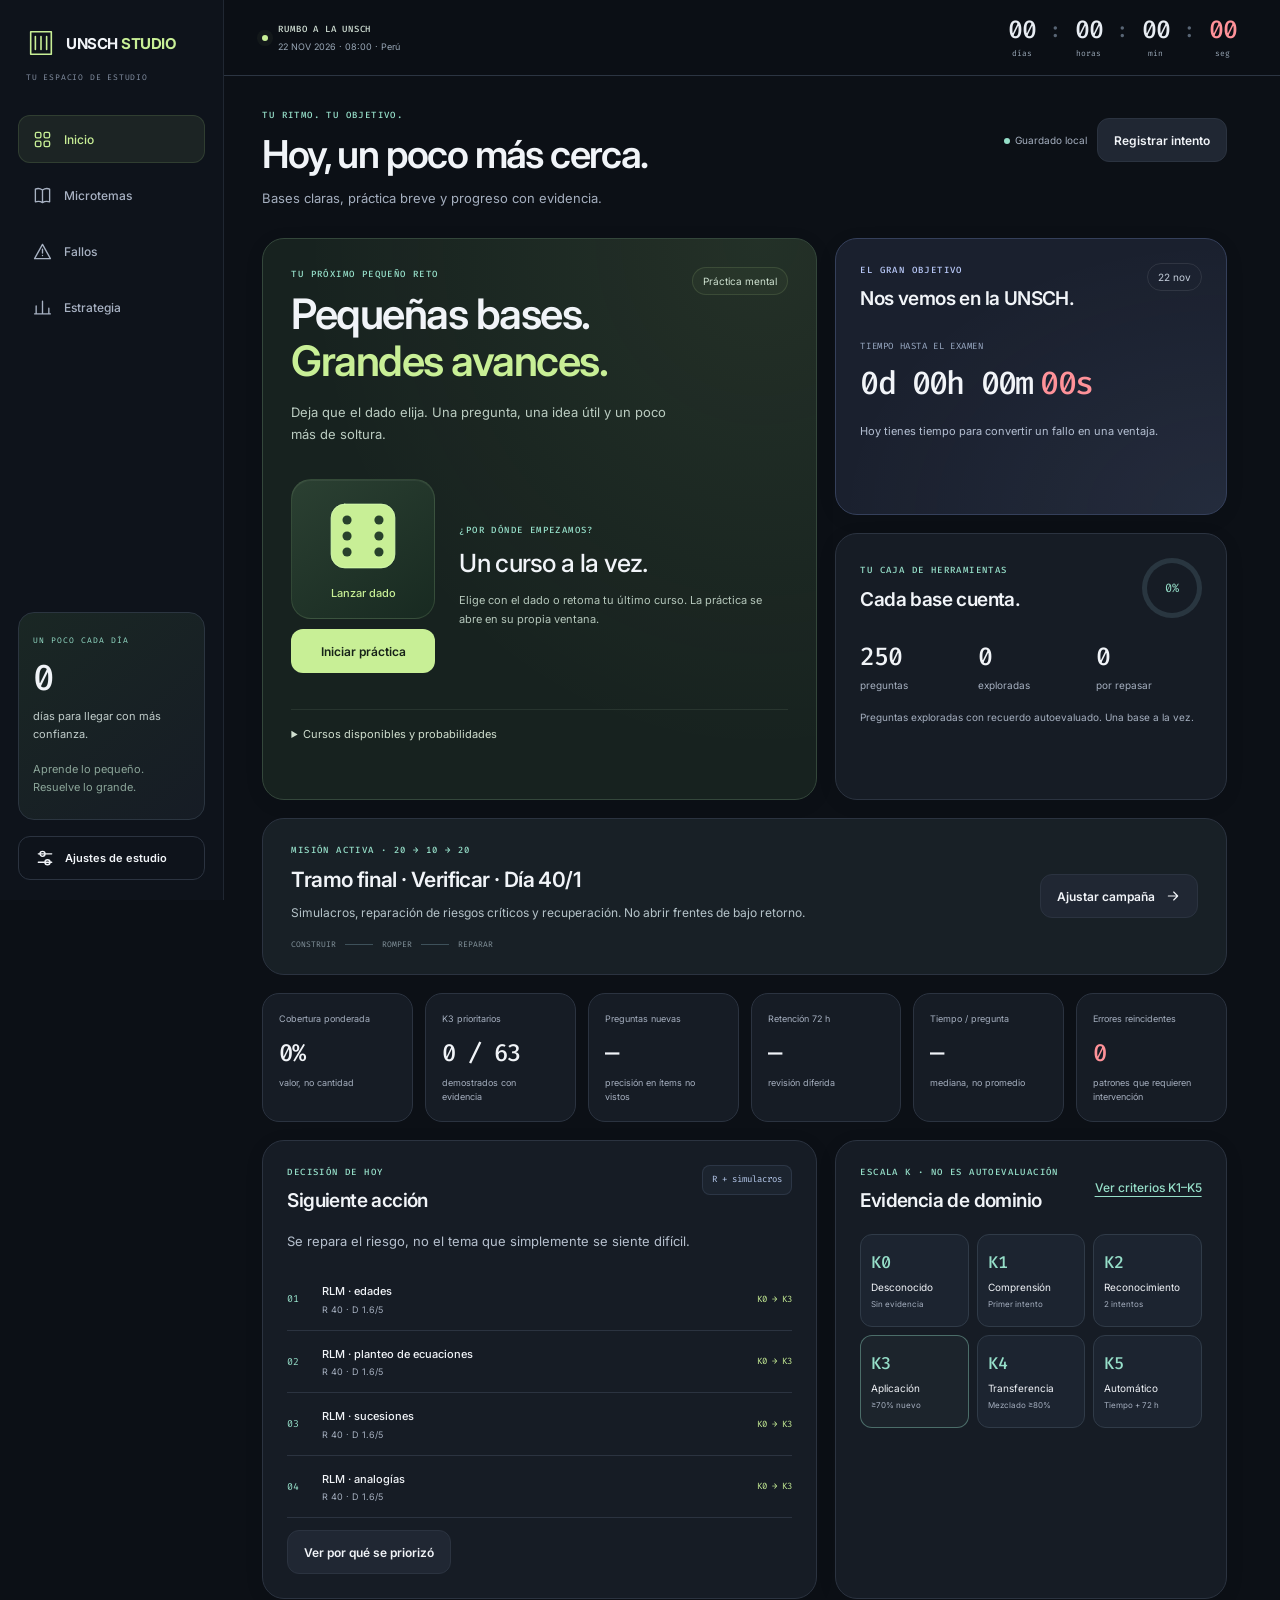
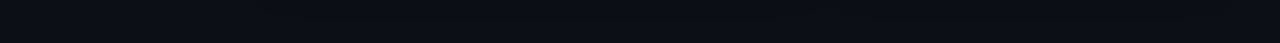
==== commit 9e63bf76: "feat: redesign studio as bento with focused practice window" ====
--- a/index.html
+++ b/index.html
@@ -2,22 +2,30 @@
 <html lang="es">
   <head>
     <meta charset="UTF-8" />
-    <meta name="viewport" content="width=device-width, initial-scale=1.0" />
-    <meta name="description" content="Centro de mando de preparación UNSCH 2027-I" />
-    <meta name="theme-color" content="#0f172a" />
-    <title>UNSCH Control Room</title>
+    <meta name="viewport" content="width=device-width, initial-scale=1.0, viewport-fit=cover" />
+    <meta name="description" content="UNSCH Studio: práctica mental, repasos y progreso para tu examen de admisión." />
+    <meta name="theme-color" content="#0c1016" />
+    <title>UNSCH Studio · Práctica y progreso</title>
     <link rel="icon" href="favicon.svg" type="image/svg+xml" />
     <link rel="preconnect" href="https://fonts.googleapis.com" />
     <link rel="preconnect" href="https://fonts.gstatic.com" crossorigin />
-    <link href="https://fonts.googleapis.com/css2?family=Fira+Code:wght@400;500;600;700&family=Fira+Sans:ital,wght@0,400;0,500;0,600;0,700;1,400&display=swap" rel="stylesheet" />
+    <link href="https://fonts.googleapis.com/css2?family=Fira+Code:wght@400;500;600&family=Inter:wght@400;500;600;700;800&display=swap" rel="stylesheet" />
     <link rel="stylesheet" href="styles.css" />
   </head>
   <body>
+    <a class="skip-link" href="#main-content">Ir al contenido</a>
     <svg class="practice-symbols" xmlns="http://www.w3.org/2000/svg" aria-hidden="true"><defs>
       <symbol id="practice-math" viewBox="0 0 32 32"><path d="M5 10h22M10 10v16M22 10v12c0 3 2 4 4 4M7 5h18"/></symbol>
       <symbol id="practice-science" viewBox="0 0 32 32"><ellipse cx="16" cy="16" rx="14" ry="5"/><ellipse cx="16" cy="16" rx="14" ry="5" transform="rotate(60 16 16)"/><ellipse cx="16" cy="16" rx="14" ry="5" transform="rotate(120 16 16)"/><circle cx="16" cy="16" r="2"/></symbol>
       <symbol id="practice-words" viewBox="0 0 32 32"><path d="M16 8C12 5 7 5 3 6v20c4-1 9-1 13 2 4-3 9-3 13-2V6c-4-1-9-1-13 2v20M7 11h5M7 16h5M20 11h5M20 16h5"/></symbol>
       <symbol id="practice-humanities" viewBox="0 0 32 32"><path d="m3 10 13-7 13 7H3ZM6 14v10M13 14v10M20 14v10M27 14v10M3 28h26"/></symbol>
+      <symbol id="icon-home" viewBox="0 0 24 24"><rect x="3" y="3" width="7" height="7" rx="2"/><rect x="14" y="3" width="7" height="7" rx="2"/><rect x="3" y="14" width="7" height="7" rx="2"/><rect x="14" y="14" width="7" height="7" rx="2"/></symbol>
+      <symbol id="icon-book" viewBox="0 0 24 24"><path d="M12 5C9 3 5 3 3 4v16c3-1 6-1 9 1 3-2 6-2 9-1V4c-2-1-6-1-9 1v16"/></symbol>
+      <symbol id="icon-errors" viewBox="0 0 24 24"><path d="m12 3 10 18H2L12 3Zm0 6v5m0 3h.01"/></symbol>
+      <symbol id="icon-strategy" viewBox="0 0 24 24"><path d="M4 20V10m8 10V4m8 16v-7M2 20h20"/></symbol>
+      <symbol id="icon-settings" viewBox="0 0 24 24"><path d="M4 7h16M4 17h16"/><circle cx="9" cy="7" r="3"/><circle cx="15" cy="17" r="3"/></symbol>
+      <symbol id="icon-arrow" viewBox="0 0 24 24"><path d="M5 12h14m-6-6 6 6-6 6"/></symbol>
+      <symbol id="icon-close" viewBox="0 0 24 24"><path d="m6 6 12 12M18 6 6 18"/></symbol>
     </defs></svg>
     <aside class="exam-clock" id="exam-clock" aria-label="Cuenta regresiva para el examen de admisión">
       <div class="exam-clock-label"><span class="clock-dot" aria-hidden="true"></span><div><strong>RUMBO A LA UNSCH</strong><span>22 NOV 2026 · 08:00 · Perú</span></div></div>
@@ -30,70 +38,49 @@
     </aside>
     <div class="app-shell">
       <aside class="sidebar">
-        <a class="brand" href="#inicio" aria-label="Ir al centro de mando"><svg viewBox="0 0 32 32" aria-hidden="true"><path d="M5 4h22v24H5zM10 9v14M16 9v14M22 9v14" /></svg><span>UNSCH <b>CONTROL</b></span></a>
+        <a class="brand" href="#inicio" aria-label="Ir al inicio"><svg viewBox="0 0 32 32" aria-hidden="true"><path d="M5 4h22v24H5zM10 9v14M16 9v14M22 9v14" /></svg><span>UNSCH <b>STUDIO</b></span></a>
+        <p class="sidebar-caption">TU ESPACIO DE ESTUDIO</p>
         <nav aria-label="Navegación principal">
-          <a class="nav-link active" href="#inicio"><span>01</span>Centro de mando</a>
-          <a class="nav-link" href="#microtemas"><span>02</span>Microtemas</a>
-          <a class="nav-link" href="#errores"><span>03</span>Registro de fallos</a>
-          <a class="nav-link" href="#estrategia"><span>04</span>Estrategia</a>
+          <a class="nav-link active" href="#inicio"><svg aria-hidden="true"><use href="#icon-home"/></svg><span>Inicio</span></a>
+          <a class="nav-link" href="#microtemas"><svg aria-hidden="true"><use href="#icon-book"/></svg><span>Microtemas</span></a>
+          <a class="nav-link" href="#errores"><svg aria-hidden="true"><use href="#icon-errors"/></svg><span>Fallos</span></a>
+          <a class="nav-link" href="#estrategia"><svg aria-hidden="true"><use href="#icon-strategy"/></svg><span>Estrategia</span></a>
         </nav>
-        <div class="countdown-side" aria-live="polite"><p>EXAMEN DE ADMISIÓN</p><strong id="countdown-days">--</strong><span>días para detectar lo que falta</span><small>22 NOV 2026 · UNSCH</small></div>
+        <div class="countdown-side"><p>UN POCO CADA DÍA</p><strong id="countdown-days">--</strong><span>días para llegar con más confianza.</span><small>Aprende lo pequeño.<br />Resuelve lo grande.</small></div>
         <div class="sidebar-bottom">
-          <label for="area">ÁREA ACADÉMICA</label><select id="area"><option value="science">I · Ciencias</option><option value="letters">II · Letras</option></select>
-          <button class="side-button" id="plan-button">Configurar campaña</button>
+          <button class="side-button" id="settings-button"><svg aria-hidden="true"><use href="#icon-settings"/></svg>Ajustes de estudio</button>
         </div>
       </aside>
 
-      <main>
+      <main id="main-content" tabindex="-1">
         <section class="app-view" id="inicio" data-view>
         <header class="topbar">
-          <div><p class="eyebrow">PREPARACIÓN ORIENTADA A FALLOS</p><h1>Centro de mando</h1></div>
-          <div class="top-actions"><span class="storage-state"><i></i>Guardado en este dispositivo</span><button class="button secondary" id="attempt-button">Registrar intento</button></div>
+          <div><p class="eyebrow">TU RITMO. TU OBJETIVO.</p><h1>Hoy, un poco más cerca.</h1><p class="header-description">Bases claras, práctica breve y progreso con evidencia.</p></div>
+          <div class="top-actions"><span class="storage-state"><i></i>Guardado local</span><button class="button secondary" id="attempt-button">Registrar intento</button><button class="icon-button mobile-settings" id="mobile-settings-button" aria-label="Ajustes de estudio"><svg aria-hidden="true"><use href="#icon-settings"/></svg></button></div>
         </header>
 
+        <div class="dashboard-grid">
         <section class="panel dice-panel" aria-labelledby="dice-title">
-          <div class="panel-heading"><div><p class="eyebrow">POCO, PERO MUY ÚTIL</p><h2 id="dice-title">Lo básico, a toda velocidad.</h2></div></div>
-          <p class="panel-intro">Entenderlo primero. Recordarlo sin esfuerzo después. Lanza el dado y resuelve una pregunta mental.</p>
+          <div class="panel-heading"><div><p class="eyebrow">TU PRÓXIMO PEQUEÑO RETO</p><h2 id="dice-title">Pequeñas bases.<br /><span>Grandes avances.</span></h2></div><span class="card-tag">Práctica mental</span></div>
+          <p class="panel-intro">Deja que el dado elija. Una pregunta, una idea útil y un poco más de soltura.</p>
           <div class="dice-main">
             <div class="dice-control">
               <button class="study-die" id="roll-dice" aria-label="Lanzar dado y practicar un curso"><svg viewBox="0 0 100 100" aria-hidden="true"><rect x="8" y="8" width="84" height="84" rx="18"/><g><circle cx="29" cy="29" r="6"/><circle cx="71" cy="29" r="6"/><circle cx="29" cy="50" r="6"/><circle cx="71" cy="50" r="6"/><circle cx="29" cy="71" r="6"/><circle cx="71" cy="71" r="6"/></g></svg><span>Lanzar dado</span></button>
               <button class="button primary" id="start-practice">Iniciar práctica</button>
             </div>
-            <div class="dice-result" id="dice-result" role="status" aria-live="polite" aria-atomic="true"><p class="eyebrow">TU PRÓXIMO CURSO</p><h3 id="dice-course">Una base pequeña.<br />Muchos problemas más fáciles.</h3><p id="dice-detail">El dado elige con prioridad. Tú ganas soltura practicando.</p></div>
+            <div class="dice-result" id="dice-result" role="status" aria-live="polite" aria-atomic="true"><p class="eyebrow">¿POR DÓNDE EMPEZAMOS?</p><h3 id="dice-course">Un curso a la vez.</h3><p id="dice-detail">Elige con el dado o retoma tu último curso. La práctica se abre en su propia ventana.</p></div>
           </div>
 
-          <section class="mental-practice" id="mental-practice" hidden aria-labelledby="mental-question" data-step="think">
-            <div class="mental-card-header"><div class="mental-course-heading"><span class="mental-course-icon" aria-hidden="true"><svg viewBox="0 0 32 32"><use id="mental-course-icon" href="#practice-math"/></svg></span><div><p class="eyebrow">PRÁCTICA MENTAL</p><p id="mental-course"></p></div></div><span class="mental-kind" id="mental-kind"></span></div>
-            <ol class="mental-steps" aria-label="Pasos de la práctica"><li data-step="think"><b>1</b>Piensa</li><li data-step="learn"><b>2</b>Descubre</li><li data-step="review"><b>3</b>Refuerza</li></ol>
-            <div class="mental-question-board">
-              <p class="mental-topic" id="mental-topic"></p>
-              <h3 id="mental-question" tabindex="-1"></h3>
-              <p class="mental-instruction">Un momento para pensar. La respuesta está en tu cabeza.</p>
-              <button class="button primary" id="reveal-answer">Ver respuesta <svg viewBox="0 0 24 24" aria-hidden="true"><path d="M4 12h16m-6-6 6 6-6 6"/></svg></button>
-            </div>
-            <div class="mental-solution" id="mental-solution" hidden>
-              <div class="mental-answer-block"><p class="eyebrow">LA RESPUESTA</p><p class="mental-answer" id="mental-answer"></p></div>
-              <div class="mental-insights"><div><p class="mental-insight-label"><span aria-hidden="true">01</span> La idea clave</p><p id="mental-explanation"></p></div><div class="mental-transfer"><p class="mental-insight-label"><span aria-hidden="true">02</span> Te sirve cuando…</p><p id="mental-use"></p></div></div>
-              <div class="mental-recall"><p id="mental-rating-label">¿Cómo te salió?</p><p class="mental-instruction">Elige una opción para organizar tu próximo repaso.</p>
-                <div class="mental-ratings" role="group" aria-labelledby="mental-rating-label">
-                  <button class="button secondary" data-recall="again"><span class="recall-icon" aria-hidden="true">↻</span><span class="recall-copy"><b>No lo sabía</b><small>Volver a intentarlo</small></span></button>
-                  <button class="button secondary" data-recall="slow"><span class="recall-icon" aria-hidden="true">◷</span><span class="recall-copy"><b>Me costó</b><small>Ganar soltura</small></span></button>
-                  <button class="button secondary" data-recall="easy"><span class="recall-icon" aria-hidden="true">ϟ</span><span class="recall-copy"><b>Lo sabía rápido</b><small>Afianzar la base</small></span></button>
-                </div>
-              </div>
-            </div>
-            <p class="mental-feedback" id="mental-feedback" role="status"></p>
-            <div class="mental-next" id="mental-next" hidden><button class="button primary" id="next-question">Otra del mismo curso</button><button class="button secondary" id="finish-practice">Terminar práctica</button></div>
-          </section>
-
-          <p class="mental-progress" id="mental-progress"></p>
           <div class="dice-actions" id="dice-actions" hidden><button class="text-button" id="dice-topics">Ver microtemas del curso</button><button class="text-button" id="dice-attempt">Registrar intento de examen</button></div>
           <details class="dice-settings"><summary>Cursos disponibles y probabilidades</summary><p class="panel-intro">Marca los cursos que puedes estudiar ahora. Sus probabilidades se recalculan automáticamente.</p><div class="dice-options" id="dice-options"></div><p class="dice-note">Pesos de estudio: muy alta 6 · alta 3 · complementaria 1 · selectiva 0,5. Son pesos relativos, no puntos del examen. RM corresponde a RLM en el catálogo. Actualidad no participa porque no tiene valoración indicada.</p></details>
         </section>
 
+        <section class="panel deadline-panel" aria-labelledby="deadline-title"><div class="panel-heading"><div><p class="eyebrow">EL GRAN OBJETIVO</p><h2 id="deadline-title">Nos vemos en la UNSCH.</h2></div><span class="card-tag">22 nov</span></div><div class="countdown-main"><span>TIEMPO HASTA EL EXAMEN</span><strong id="countdown-full" role="timer" aria-live="off"><span id="countdown-primary">--d --h --m</span><span class="countdown-seconds" id="countdown-seconds">--s</span></strong></div><p class="deadline-caption">Hoy tienes tiempo para convertir un fallo en una ventaja.</p></section>
+        <section class="panel memory-panel" aria-labelledby="memory-title"><div class="panel-heading"><div><p class="eyebrow">TU CAJA DE HERRAMIENTAS</p><h2 id="memory-title">Cada base cuenta.</h2></div><div class="memory-ring" id="memory-ring"><span id="memory-percent">0%</span></div></div><div class="memory-stats"><div><strong id="memory-total">250</strong><span>preguntas</span></div><div><strong id="memory-seen">0</strong><span>exploradas</span></div><div><strong id="memory-due">0</strong><span>por repasar</span></div></div><p class="mental-progress" id="mental-progress"></p></section>
+
         <section class="mission" aria-labelledby="phase-title">
           <div class="mission-copy"><p class="eyebrow inverse">MISIÓN ACTIVA · 20 → 10 → 20</p><h2 id="phase-title">Cargando campaña…</h2><p id="phase-objective"></p><div class="phase-progress" aria-label="Progreso de fases"><span id="build-progress">CONSTRUIR</span><i></i><span id="break-progress">ROMPER</span><i></i><span id="repair-progress">REPARAR</span></div></div>
-          <div class="countdown-main"><span>TIEMPO RESTANTE</span><strong id="countdown-full" aria-live="polite"><span id="countdown-primary">--d --h --m</span><span class="countdown-seconds" id="countdown-seconds">--s</span></strong><p>El objetivo no es evitar fallar.<br />Es fallar con tiempo para corregir.</p></div>
+          <button class="button secondary" id="mission-plan-button">Ajustar campaña <svg aria-hidden="true"><use href="#icon-arrow"/></svg></button>
         </section>
 
         <section class="metric-grid" aria-label="Métricas basadas en evidencia">
@@ -110,7 +97,7 @@
         </div>
 
         <section class="panel evidence-panel" aria-labelledby="evidence-title"><div class="panel-heading"><div><p class="eyebrow">ESCALA K · NO ES AUTOEVALUACIÓN</p><h2 id="evidence-title">Evidencia de dominio</h2></div><button class="text-button" id="show-k-rules">Ver criterios K1–K5</button></div><div class="k-scale"><div><b>K0</b><span>Desconocido</span><small>Sin evidencia</small></div><div><b>K1</b><span>Comprensión</span><small>Primer intento</small></div><div><b>K2</b><span>Reconocimiento</span><small>2 intentos</small></div><div class="target"><b>K3</b><span>Aplicación</span><small>≥70% nuevo</small></div><div><b>K4</b><span>Transferencia</span><small>Mezclado ≥80%</small></div><div><b>K5</b><span>Automático</span><small>Tiempo + 72 h</small></div></div></section>
-
+        </div>
         </section>
 
         <section class="app-view errors-view" id="errores" data-view hidden aria-labelledby="failure-title">
@@ -121,9 +108,30 @@
 
         <section class="app-view topics-section" id="microtemas" data-view hidden aria-labelledby="topics-title"><div class="section-head"><div><p class="eyebrow">CATÁLOGO OFICIAL · NINGÚN TEMA SE BORRA</p><h1 id="topics-title">Todos los microtemas</h1><p id="catalog-summary">Cargando catálogo…</p></div><button class="button secondary" id="strategy-button">Recalcular estrategia</button></div><div class="filters" role="toolbar" aria-label="Filtros de microtemas"><button class="filter active" data-treatment="all">Todos</button><button class="filter" data-treatment="deep">Profundo</button><button class="filter" data-treatment="surface">Superficial</button><button class="filter" data-treatment="deferred">Diferido</button><button class="filter" data-treatment="risk">En riesgo</button><select id="course-filter" aria-label="Filtrar por curso"><option value="all">Todos los cursos</option></select><select id="k-filter" aria-label="Filtrar por nivel K"><option value="all">Todos los niveles K</option><option value="K0">K0</option><option value="K1">K1</option><option value="K2">K2</option><option value="K3">K3</option><option value="K4">K4</option><option value="K5">K5</option></select></div><div class="table-wrap"><table><thead><tr><th>Microtema</th><th>Tratamiento</th><th>P0</th><th>K</th><th>Nuevas</th><th>72 h</th><th>Tiempo</th><th>Fallos</th><th>R</th></tr></thead><tbody id="topics-body"></tbody></table></div><p class="table-note">Diferido significa “no invertir tiempo todavía”, nunca “eliminado”. Se reevaluará al iniciar Reparar.</p></section>
 
-        <section class="app-view strategy-view" id="estrategia" data-view hidden><div class="strategy-strip"><div><p class="eyebrow inverse">SISTEMA DE APOYO A DECISIONES</p><h1>La estrategia se adapta a la evidencia.</h1><p>El algoritmo recomienda. Tú decides qué cambio aceptar.</p></div><div class="strategy-numbers" id="strategy-numbers"></div><button class="button light" id="review-button">Revisar cambios</button></div></section>
+        <section class="app-view strategy-view" id="estrategia" data-view hidden><div class="strategy-strip"><div><p class="eyebrow inverse">MENOS IMPROVISACIÓN, MÁS DIRECCIÓN</p><h1>Una estrategia que aprende contigo.</h1><p>Las decisiones se apoyan en lo que ya has puesto a prueba.</p></div><div class="strategy-numbers" id="strategy-numbers"></div><button class="button primary" id="review-button">Revisar recomendaciones</button></div><div class="strategy-cards"><article class="panel"><span class="strategy-step">01</span><h2>Construye la base.</h2><p>Empieza por lo que más se reutiliza y desbloquea otros problemas.</p><span class="formula">P0 = H × I × U</span></article><article class="panel"><span class="strategy-step">02</span><h2>Encuentra el límite.</h2><p>Prueba preguntas nuevas. Un fallo identificado a tiempo es información útil.</p><span class="formula">PREGUNTA → DIAGNÓSTICO</span></article><article class="panel"><span class="strategy-step">03</span><h2>Repara y verifica.</h2><p>Aplica una corrección concreta y compruébala con una variante.</p><span class="formula">R = F × I × D</span></article></div></section>
       </main>
     </div>
+
+    <dialog id="practice-dialog" class="practice-dialog" aria-labelledby="practice-title">
+      <div class="practice-window-header"><div><p class="eyebrow">UN RETO A LA VEZ</p><h2 id="practice-title">Modo enfoque</h2></div><button class="button secondary" id="close-practice" data-close="practice-dialog">Salir <svg aria-hidden="true"><use href="#icon-close"/></svg></button></div>
+      <div class="practice-workspace">
+        <section class="mental-practice" id="mental-practice" hidden aria-labelledby="mental-question" data-step="think">
+          <div class="mental-card-header"><div class="mental-course-heading"><span class="mental-course-icon" aria-hidden="true"><svg viewBox="0 0 32 32"><use id="mental-course-icon" href="#practice-math"/></svg></span><div><p class="eyebrow">PRÁCTICA MENTAL</p><p id="mental-course"></p></div></div><span class="mental-kind" id="mental-kind"></span></div>
+          <ol class="mental-steps" aria-label="Pasos de la práctica"><li data-step="think"><b>1</b>Piensa</li><li data-step="learn"><b>2</b>Descubre</li><li data-step="review"><b>3</b>Refuerza</li></ol>
+          <div class="mental-question-board"><p class="mental-topic" id="mental-topic"></p><h3 id="mental-question" tabindex="-1"></h3><p class="mental-instruction">Responde mentalmente. Sin prisa, sin calculadora.</p><button class="button primary" id="reveal-answer">Ver respuesta <svg aria-hidden="true"><use href="#icon-arrow"/></svg></button></div>
+          <div class="mental-solution" id="mental-solution" hidden>
+            <div class="mental-answer-block"><p class="eyebrow">LA RESPUESTA</p><p class="mental-answer" id="mental-answer" tabindex="-1"></p></div>
+            <div class="mental-insights"><div><p class="mental-insight-label">La idea clave</p><p id="mental-explanation"></p></div><div class="mental-transfer"><p class="mental-insight-label">Te sirve cuando…</p><p id="mental-use"></p></div></div>
+            <div class="mental-recall"><p id="mental-rating-label">¿Cómo te salió?</p><p class="mental-instruction">Tu respuesta organiza el próximo repaso.</p><div class="mental-ratings" role="group" aria-labelledby="mental-rating-label"><button class="button secondary" data-recall="again"><span aria-hidden="true">↻</span>No lo sabía</button><button class="button secondary" data-recall="slow"><span aria-hidden="true">◷</span>Me costó</button><button class="button secondary" data-recall="easy"><span aria-hidden="true">ϟ</span>Lo sabía rápido</button></div></div>
+          </div>
+          <p class="mental-feedback" id="mental-feedback" role="status"></p>
+          <div class="mental-next" id="mental-next" hidden><button class="button primary" id="next-question">Otra del mismo curso <svg aria-hidden="true"><use href="#icon-arrow"/></svg></button><button class="button secondary" id="finish-practice">Terminar práctica</button></div>
+        </section>
+        <div class="practice-footer"><p id="practice-session-summary">Una pregunta puede desbloquear muchos problemas.</p><button class="text-button" id="practice-shuffle">Probar otro curso</button></div>
+      </div>
+    </dialog>
+
+    <dialog id="settings-dialog" aria-labelledby="settings-title"><div class="dialog-title"><div><p class="eyebrow">A TU MEDIDA</p><h2 id="settings-title">Ajustes de estudio</h2></div><button class="close" data-close="settings-dialog" aria-label="Cerrar ajustes">×</button></div><p class="dialog-copy">El área académica ajusta el impacto de los cursos en tu estrategia. El dado mantiene las prioridades que elegiste.</p><label for="area">Área académica<select id="area"><option value="science">I · Ciencias</option><option value="letters">II · Letras</option></select></label><button class="button secondary settings-plan" id="plan-button">Configurar fechas de campaña</button></dialog>
 
     <dialog id="attempt-dialog"><form id="attempt-form"><div class="dialog-title"><div><p class="eyebrow">EVIDENCIA NUEVA</p><h2>Registrar intento</h2></div><button type="button" class="close" data-close="attempt-dialog" aria-label="Cerrar">×</button></div><p class="dialog-copy">Un intento correcto lento también es señal. Regístralo para que el sistema no confunda conocimiento con rendimiento.</p><div class="form-grid"><label>Microtema<select id="attempt-topic" required></select></label><label>Fuente / pregunta<input id="attempt-source" placeholder="UNSCH 2026 · Física #12" required /></label><label>Resultado<select id="attempt-result"><option value="true">Correcta</option><option value="false">Incorrecta</option></select></label><label>Tiempo (segundos)<input id="attempt-time" type="number" min="1" placeholder="90" required /></label><label>Tipo de pregunta<select id="attempt-new"><option value="true">Nueva</option><option value="false">Repetida</option></select></label><label>Revisión<select id="attempt-review"><option value="normal">Primera vez</option><option value="24">Retención 24 h</option><option value="72">Retención 72 h</option><option value="168">Retención 7 días</option></select></label></div><fieldset id="failure-fields"><legend>Diagnóstico del fallo</legend><div class="form-grid"><label>Fallo primario<select id="error-type"><option value="recognition">No reconocí el modelo</option><option value="concept">Olvidé concepto</option><option value="wrong-model">Modelo equivocado</option><option value="procedure">Procedimiento</option><option value="calculation">Cálculo</option><option value="reading">Lectura</option><option value="time">Tiempo</option><option value="distractor">Distractor</option></select></label><label>Corrección mínima<textarea id="error-correction" placeholder='Ej.: “cada N unidades” + “coincidir nuevamente” → MCM'></textarea></label></div></fieldset><div class="dialog-actions"><button type="button" class="button secondary" data-close="attempt-dialog">Cancelar</button><button class="button primary" type="submit">Guardar evidencia</button></div></form></dialog>
 
--- a/styles.css
+++ b/styles.css
@@ -1,186 +1,442 @@
 :root {
-  --ink: #17223b;
-  --muted: #64748b;
-  --line: #dce3ed;
-  --paper: #f4f7fb;
-  --panel: #ffffff;
-  --navy: #0f1f3d;
-  --blue: #2563eb;
-  --cyan: #06b6d4;
-  --danger: #b42318;
+  color-scheme: dark;
+  --ink: #f1f4f8;
+  --muted: #a5afbf;
+  --line: #2b3340;
+  --paper: #0c1016;
+  --panel: #161c25;
+  --navy: #11161e;
+  --blue: #aac5ff;
+  --cyan: #96dfc9;
+  --lime: #c8ef96;
+  --danger: #ff9299;
   --mono: "Fira Code", monospace;
-  --sans: "Fira Sans", sans-serif;
+  --sans: "Inter", system-ui, sans-serif;
+  --clock-height: calc(76px + env(safe-area-inset-top, 0px));
+  --sidebar-width: 224px;
 }
 
 * { box-sizing: border-box; }
-html { scroll-behavior: smooth; }
-body { margin: 0; min-width: 320px; background: var(--paper); color: var(--ink); font-family: var(--sans); }
+[hidden] { display: none !important; }
+html { scroll-behavior: smooth; scroll-padding-top: calc(var(--clock-height) + 20px); scrollbar-gutter: stable; }
+html.practice-open { overflow: hidden; }
+body { margin: 0; min-width: 320px; background: var(--paper); color: var(--ink); font-family: var(--sans); font-size: 14px; -webkit-font-smoothing: antialiased; }
 button, select, input, textarea { font: inherit; }
-button { cursor: pointer; }
-
-.app-shell { display: grid; grid-template-columns: 252px minmax(0, 1fr); min-height: 100vh; }
-.sidebar { position: sticky; top: 0; display: flex; flex-direction: column; height: 100vh; padding: 26px 20px 20px; background: var(--navy); color: #e7eefb; }
-.brand { display: flex; gap: 10px; align-items: center; color: #fff; font: 600 15px var(--mono); text-decoration: none; letter-spacing: -.7px; }
-.brand svg { width: 27px; fill: none; stroke: var(--cyan); stroke-width: 2; }
-.brand b { color: var(--cyan); }
-nav { display: grid; gap: 4px; margin: 46px 0 0; }
-.nav-link { display: flex; gap: 10px; padding: 10px 9px; border-left: 2px solid transparent; color: #aebdd3; font-size: 13px; text-decoration: none; }
-.nav-link:hover, .nav-link.active { border-color: var(--cyan); background: #1b3157; color: #fff; }
-.nav-link span { color: var(--cyan); font: 10px var(--mono); padding-top: 2px; }
-.countdown-side { margin-top: auto; padding: 17px 0; border-top: 1px solid #304664; border-bottom: 1px solid #304664; }
-.countdown-side p, .countdown-side small { display: block; margin: 0; color: #9cb0cc; font: 10px var(--mono); letter-spacing: .4px; }
-.countdown-side strong { display: block; margin: 8px 0 -3px; color: #fff; font: 600 46px var(--mono); letter-spacing: -4px; }
-.countdown-side span { font-size: 11px; }.countdown-side small { margin-top: 9px; }
-.sidebar-bottom { display: grid; gap: 9px; margin-top: 19px; }
-.sidebar-bottom label { color: #9cb0cc; font: 10px var(--mono); }.sidebar select { width: 100%; }
-
-main { min-width: 0; padding: 34px clamp(22px, 4vw, 58px) 56px; }
-.app-view[hidden] { display: none; }
-.view-header { margin-bottom: 26px; }.view-header > p:last-child { max-width: 590px; margin: 9px 0 0; color: var(--muted); font-size: 14px; line-height: 1.45; }
+button, summary, select { cursor: pointer; }
+button, a, select, input, textarea, summary { -webkit-tap-highlight-color: transparent; }
+button, a { touch-action: manipulation; }
+button { transition: background .18s, border-color .18s, color .18s, box-shadow .18s; }
+button:disabled { opacity: .55; cursor: default; }
+a { color: inherit; }
+svg { display: block; width: 20px; height: 20px; fill: none; stroke: currentColor; stroke-width: 1.7; stroke-linecap: round; stroke-linejoin: round; flex-shrink: 0; }
+h1, h2, h3, p { margin-top: 0; }
+h1 { margin-bottom: 10px; font-size: clamp(28px, 3vw, 39px); font-weight: 600; letter-spacing: -1.6px; line-height: 1.2; }
+h2 { margin-bottom: 0; font-size: 19px; font-weight: 600; letter-spacing: -.6px; line-height: 1.35; }
+button:focus-visible, a:focus-visible, summary:focus-visible, select:focus-visible, input:focus-visible, textarea:focus-visible { outline: 2px solid var(--cyan); outline-offset: 4px; }
+.skip-link { position: fixed; top: -100px; left: 16px; z-index: 100; padding: 12px 16px; border-radius: 10px; background: var(--lime); color: #142017; }
+.skip-link:focus { top: 12px; }
+.practice-symbols { position: absolute; width: 0; height: 0; overflow: hidden; pointer-events: none; }
+.eyebrow { margin-bottom: 9px; color: var(--cyan); font: 500 9px var(--mono); letter-spacing: 1.4px; line-height: 1.6; }
+.inverse { color: var(--cyan); }
+.button, .side-button, .icon-button { display: inline-flex; align-items: center; justify-content: center; gap: 10px; min-height: 44px; padding: 11px 16px; border: 1px solid transparent; border-radius: 12px; background: var(--lime); color: #162218; font-size: 12px; font-weight: 600; text-decoration: none; }
+.button:hover { background: #d7f9ae; }
+.button.secondary, .side-button, .icon-button { border-color: var(--line); background: #202733; color: var(--ink); }
+.button.secondary:hover, .side-button:hover, .icon-button:hover { border-color: #657084; background: #283140; }
+.button.light { background: var(--ink); color: #17221b; }
+.button svg { width: 16px; height: 16px; }
+.text-button { min-height: 44px; padding: 8px 0; border: 0; background: transparent; color: var(--cyan); font-size: 12px; font-weight: 500; text-decoration: underline; text-underline-offset: 4px; }
+.text-button:hover { color: #d5fff1; }
+.icon-button { width: 44px; padding: 10px; }
+.card-tag { flex-shrink: 0; padding: 6px 10px; border: 1px solid #ffffff17; border-radius: 20px; color: #c5cedb; font-size: 10px; line-height: 1.4; }
+
+/* App frame: desktop rail, mobile bottom navigation. */
+.app-shell { display: grid; grid-template-columns: var(--sidebar-width) minmax(0, 1fr); min-height: 100vh; }
+.sidebar { position: sticky; top: 0; display: flex; flex-direction: column; height: 100dvh; padding: 28px 18px 20px; border-right: 1px solid #202732; background: #0e131b; }
+.brand { display: flex; align-items: center; gap: 10px; padding: 0 8px; color: var(--ink); font-size: 15px; font-weight: 700; text-decoration: none; letter-spacing: -.5px; }
+.brand svg { width: 30px; height: 30px; color: var(--lime); }
+.brand b { color: var(--lime); }
+.sidebar-caption { margin: 14px 8px 32px; color: #8692a5; font: 8px var(--mono); letter-spacing: .8px; }
+.sidebar nav { display: grid; gap: 8px; }
+.nav-link { display: flex; align-items: center; gap: 12px; min-height: 48px; padding: 12px 14px; border: 1px solid transparent; border-radius: 12px; color: #a8b2c3; font-size: 12px; font-weight: 500; text-decoration: none; transition: background .18s, color .18s; }
+.nav-link svg { width: 19px; height: 19px; }
+.nav-link:hover { background: #1a232d; color: var(--ink); }
+.nav-link.active { border-color: #b8ef8620; background: #c8ef9614; color: var(--lime); }
+.countdown-side { margin-top: auto; padding: 22px 14px; border: 1px solid #2b3540; border-radius: 16px; background: linear-gradient(140deg, #1a2724, #161c25); }
+.countdown-side p { margin-bottom: 8px; color: var(--cyan); font: 8px var(--mono); letter-spacing: 1px; }
+.countdown-side strong { display: block; margin-bottom: 6px; font: 500 36px var(--mono); letter-spacing: -2px; }
+.countdown-side span { display: block; color: #c1cdcb; font-size: 11px; line-height: 1.6; }
+.countdown-side small { display: block; margin-top: 16px; color: #8ba599; font-size: 11px; line-height: 1.7; }
+.sidebar-bottom { display: grid; margin-top: 16px; }
+.side-button { justify-content: flex-start; font-size: 11px; background: transparent; }
+main { min-width: 0; width: 100%; max-width: 1500px; margin: 0 auto; padding: calc(var(--clock-height) + 32px) clamp(20px, 3vw, 44px) 44px; }
+main:focus { outline: none; }
 .topbar, .panel-heading, .section-head, .dialog-title, .dialog-actions { display: flex; align-items: flex-start; justify-content: space-between; gap: 16px; }
-.topbar { margin-bottom: 26px; }.topbar h1, h2, p { margin-top: 0; }
-h1 { margin-bottom: 0; font-size: clamp(29px, 4vw, 42px); letter-spacing: -1.7px; }
-h2 { margin-bottom: 0; font-size: 20px; letter-spacing: -.6px; }.eyebrow { margin-bottom: 7px; color: var(--blue); font: 600 10px var(--mono); letter-spacing: .8px; }.inverse { color: #8eeafa; }
-.top-actions { display: flex; align-items: center; gap: 16px; }.storage-state { color: var(--muted); font-size: 11px; white-space: nowrap; }.storage-state i { display: inline-block; width: 7px; height: 7px; margin-right: 5px; border-radius: 50%; background: #22c55e; }
-.button, .side-button, .text-button { border: 0; border-radius: 3px; padding: 9px 13px; font-size: 12px; font-weight: 600; }.button { background: var(--blue); color: #fff; }.button:hover { filter: brightness(.92); }.button.secondary, .side-button { border: 1px solid #c8d4e4; background: #fff; color: var(--ink); }.sidebar .side-button { border-color: #3e5779; background: transparent; color: #dce9fb; }.button.light { background: #fff; color: var(--navy); }.text-button { padding: 2px; background: none; color: var(--blue); text-decoration: underline; }
-
-.mission { display: grid; grid-template-columns: minmax(0, 1fr) 290px; gap: 30px; padding: 28px 30px; background: linear-gradient(125deg, #12294e, #0c5a81); color: #fff; }.mission h2 { font-size: 25px; }.mission-copy > p:not(.eyebrow) { max-width: 650px; color: #cfdeed; font-size: 14px; line-height: 1.5; }.phase-progress { display: flex; align-items: center; gap: 8px; margin-top: 23px; color: #8ca9c6; font: 10px var(--mono); }.phase-progress span.active { color: #fff; }.phase-progress i { width: 31px; height: 1px; background: #5a7796; }.countdown-main { padding-left: 25px; border-left: 1px solid #5980a5; }.countdown-main span { color: #9fc5e5; font: 10px var(--mono); }.countdown-main strong { display: flex; flex-wrap: wrap; gap: 0 10px; margin: 10px 0; font: 600 clamp(28px, 3.4vw, 50px) var(--mono); letter-spacing: -3px; line-height: 1; }.countdown-main strong > span { color: #fff; font: inherit; }.countdown-main strong > .countdown-seconds { color: var(--danger); letter-spacing: -3px; }.countdown-main p { color: #c8d9e8; font-size: 12px; line-height: 1.45; }
-
-.metric-grid { display: grid; grid-template-columns: repeat(6, 1fr); margin: 20px 0; border: 1px solid var(--line); background: var(--panel); }.metric-grid article { min-width: 0; padding: 15px 13px; border-right: 1px solid var(--line); }.metric-grid article:last-child { border: 0; }.metric-grid span, .metric-grid small { display: block; color: var(--muted); font-size: 10px; }.metric-grid strong { display: block; margin: 7px 0 4px; font: 600 21px var(--mono); letter-spacing: -1px; }.danger-metric strong { color: var(--danger); }
-.decision-grid { display: grid; grid-template-columns: minmax(0, 760px); gap: 20px; }.panel { border: 1px solid var(--line); background: var(--panel); padding: 22px; }.panel-intro { margin: 19px 0 13px; color: #4e5e75; font-size: 13px; line-height: 1.45; }.formula { padding: 5px 8px; background: #eef4ff; color: #37537d; font: 10px var(--mono); white-space: nowrap; }
-.action-list { margin: 0 0 17px; padding: 0; list-style: none; }.action-list li { display: grid; grid-template-columns: 32px 1fr auto; gap: 9px; align-items: center; padding: 12px 0; border-top: 1px solid var(--line); }.rank { color: var(--blue); font: 11px var(--mono); }.action-list b, .action-list small { display: block; }.action-list b { font-size: 12px; }.action-list small { margin-top: 3px; color: var(--muted); font-size: 10px; }.goal { color: var(--blue); font: 10px var(--mono); }
-.loop { display: grid; grid-template-columns: repeat(4, 1fr); margin: 19px 0; }.loop div { padding: 0 9px; border-right: 1px solid var(--line); }.loop div:first-child { padding-left: 0; }.loop div:last-child { border: 0; }.loop b { display: block; margin-bottom: 7px; color: var(--blue); font: 600 16px var(--mono); }.loop span { font-size: 11px; line-height: 1.2; }.recurrent-alert { display: grid; gap: 4px; margin-bottom: 14px; padding: 12px; background: #fff7ed; border-left: 3px solid #f97316; }.recurrent-alert strong { font-size: 12px; }.recurrent-alert span { color: #6b4a26; font-size: 11px; }.failure-panel .primary { width: 100%; }.primary span { float: right; font-size: 16px; line-height: 11px; }
-.evidence-panel, .ledger-panel { margin-top: 20px; }.k-scale { display: grid; grid-template-columns: repeat(6, 1fr); margin-top: 18px; }.k-scale > div { padding: 11px; border: 1px solid var(--line); border-right: 0; }.k-scale > div:last-child { border-right: 1px solid var(--line); }.k-scale .target { border-color: var(--blue); background: #eff6ff; }.k-scale b, .k-scale span, .k-scale small { display: block; }.k-scale b { color: var(--blue); font: 600 15px var(--mono); }.k-scale span { margin: 5px 0 3px; font-size: 11px; }.k-scale small { color: var(--muted); font-size: 9px; }
-.ledger-list { margin-top: 14px; }.ledger-entry { display: grid; grid-template-columns: 180px 155px 1fr auto; gap: 12px; align-items: center; padding: 11px 0; border-top: 1px solid var(--line); font-size: 11px; }.ledger-entry b { font-size: 12px; }.ledger-entry small { display: block; margin-top: 2px; color: var(--muted); }.ledger-failure { color: #991b1b; }.ledger-correction { color: #475569; font-style: italic; }.ledger-entry time { color: var(--muted); font: 10px var(--mono); text-align: right; }.empty-ledger { padding: 15px 0; border-top: 1px solid var(--line); color: var(--muted); font-size: 12px; }
-.topics-section { margin-top: 0; }.section-head { margin-bottom: 18px; }.section-head > div > p:last-child { margin: 7px 0 0; color: var(--muted); font-size: 12px; }.filters { display: flex; flex-wrap: wrap; gap: 7px; margin-bottom: 12px; }.filter { border: 1px solid var(--line); background: #fff; color: #52627a; padding: 6px 9px; font-size: 11px; }.filter.active { border-color: var(--blue); background: var(--blue); color: #fff; }.filters select, .sidebar select { border: 1px solid var(--line); background: #fff; color: var(--ink); padding: 6px 8px; font-size: 11px; }.table-wrap { overflow-x: auto; border: 1px solid var(--line); background: #fff; }table { width: 100%; min-width: 780px; border-collapse: collapse; }th { padding: 10px; background: #f7f9fc; color: var(--muted); font: 600 9px var(--mono); letter-spacing: .3px; text-align: left; }td { padding: 10px; border-top: 1px solid var(--line); font: 11px var(--mono); }td b, td small { display: block; }td small { margin-top: 3px; color: var(--muted); font: 10px var(--sans); }.treatment { padding: 3px 5px; font-size: 9px; }.treatment.deep { background: #dbeafe; color: #1d4ed8; }.treatment.surface { background: #dcfce7; color: #15803d; }.treatment.deferred { background: #f1f5f9; color: #64748b; }.risk-high { color: var(--danger); }.risk-medium { color: #b45309; }.table-note { margin: 8px 0 0; color: var(--muted); font-size: 11px; }
-.strategy-strip { display: grid; grid-template-columns: 1fr auto auto; align-items: center; gap: 30px; padding: 27px 30px; background: var(--navy); color: #fff; }.strategy-strip h1 { font-size: 28px; }.strategy-strip p:last-child { margin-bottom: 0; color: #a9c2dd; font-size: 12px; }.strategy-numbers { display: flex; gap: 17px; }.strategy-numbers span { color: #b3cae3; font-size: 10px; }.strategy-numbers b { display: block; color: #fff; font: 600 20px var(--mono); }
-dialog { width: min(650px, calc(100% - 28px)); border: 0; box-shadow: 0 22px 70px #0f172a66; padding: 25px; color: var(--ink); }dialog::backdrop { background: #0f172a99; }.close { border: 0; background: none; color: var(--muted); font-size: 24px; line-height: 1; }.dialog-copy { margin: 16px 0; color: #55657c; font-size: 13px; line-height: 1.45; }.form-grid { display: grid; grid-template-columns: 1fr 1fr; gap: 13px; }label { display: grid; gap: 5px; color: #40506a; font-size: 11px; font-weight: 600; }input, textarea, dialog select { width: 100%; border: 1px solid #cbd5e1; border-radius: 2px; padding: 8px; background: #fff; color: var(--ink); font-size: 12px; }textarea { min-height: 74px; resize: vertical; }fieldset { margin: 17px 0; border: 1px solid var(--line); }legend { padding: 0 5px; color: var(--muted); font-size: 11px; }.dialog-actions { align-items: center; margin-top: 21px; }.plan-calendar { display: grid; grid-template-columns: repeat(4, 1fr); gap: 6px; margin-top: 16px; }.plan-calendar span { padding: 10px; background: #f1f5f9; color: var(--muted); font-size: 10px; }.plan-calendar b { color: var(--ink); }.rules p { padding: 11px 0; border-bottom: 1px solid var(--line); font-size: 13px; }.recommendation { display: flex; gap: 11px; padding: 13px 0; border-bottom: 1px solid var(--line); }.recommendation .arrow { color: var(--danger); font-size: 19px; }.recommendation.good .arrow { color: #15803d; }.recommendation b { font-size: 12px; }.recommendation p { margin: 4px 0 0; color: var(--muted); font-size: 12px; }
-
-@media (max-width: 1050px) { .metric-grid { grid-template-columns: repeat(3, 1fr); }.metric-grid article:nth-child(3) { border-right: 0; }.metric-grid article:nth-child(-n+3) { border-bottom: 1px solid var(--line); } }
-@media (max-width: 820px) { .app-shell { display: block; }.sidebar { position: static; height: auto; padding: 17px; }.sidebar nav { margin: 20px 0; grid-template-columns: repeat(2, 1fr); }.countdown-side, .sidebar-bottom { display: none; }main { padding: 23px 16px 40px; }.decision-grid { grid-template-columns: 1fr; }.strategy-strip { grid-template-columns: 1fr; gap: 18px; }.mission { grid-template-columns: 1fr; }.countdown-main { padding: 15px 0 0; border-top: 1px solid #5980a5; border-left: 0; }.topbar { align-items: flex-end; }.storage-state { display: none; } }
-@media (max-width: 560px) { .topbar { display: block; }.top-actions { margin-top: 15px; }.metric-grid { grid-template-columns: repeat(2, 1fr); }.metric-grid article, .metric-grid article:nth-child(3) { border-right: 1px solid var(--line); }.metric-grid article:nth-child(even) { border-right: 0; }.metric-grid article:nth-child(-n+4) { border-bottom: 1px solid var(--line); }.loop, .k-scale { grid-template-columns: repeat(2, 1fr); }.loop div { padding: 9px; border: 1px solid var(--line); }.loop div:first-child { padding: 9px; }.k-scale > div { border-right: 1px solid var(--line); }.form-grid { grid-template-columns: 1fr; }.ledger-entry { grid-template-columns: 1fr; gap: 4px; }.ledger-entry time { text-align: left; }.section-head { display: block; }.section-head .button { margin-top: 14px; }.phase-progress { flex-wrap: wrap; } }
-
-.panel.dice-panel { margin: 0 0 24px; border-top: 2px solid var(--cyan); }
-.dice-main { display: flex; align-items: center; gap: 25px; padding: 10px 0 20px; }
-.dice-control { flex: 0 0 140px; display: grid; gap: 10px; }
-.study-die { display: grid; justify-items: center; gap: 10px; border: 1px solid var(--line); border-radius: 12px; padding: 14px; background: var(--navy); color: var(--cyan); font: 600 11px var(--mono); }
-.study-die svg { width: 76px; height: 76px; overflow: visible; }
-.study-die rect { fill: #17365d; stroke: var(--cyan); stroke-width: 2; }
-.study-die circle { fill: var(--cyan); }
-.study-die:hover { border-color: var(--cyan); }
-.study-die:focus-visible, .dice-settings summary:focus-visible, .dice-option:focus-within { outline: 2px solid var(--cyan); outline-offset: 4px; }
+.topbar { margin-bottom: 28px; }
+.header-description, .view-header > p:last-child { margin: 0; max-width: 620px; color: var(--muted); font-size: 13px; line-height: 1.7; }
+.top-actions { display: flex; align-items: center; flex-wrap: wrap; gap: 10px; padding-top: 10px; }
+.storage-state { color: var(--muted); font-size: 10px; }
+.storage-state i { display: inline-block; width: 6px; height: 6px; margin-right: 5px; border-radius: 50%; background: var(--cyan); }
+.mobile-settings { display: none; }
+.view-header { margin-bottom: 26px; }
+
+/* A real bento: asymmetric main cards, small evidence tiles, predictable gaps. */
+.dashboard-grid { display: grid; grid-template-columns: repeat(12, minmax(0, 1fr)); gap: 18px; align-items: stretch; }
+.panel { min-width: 0; padding: 24px; border: 1px solid var(--line); border-radius: 22px; background: var(--panel); box-shadow: 0 4px 20px #00000012; }
+.panel-intro { margin: 16px 0; color: #b6c0ce; font-size: 13px; line-height: 1.7; }
+.formula { display: inline-block; flex-shrink: 0; padding: 7px 9px; border: 1px solid #aac5ff1c; border-radius: 8px; background: #aac5ff0c; color: #b8cbee; font: 9px var(--mono); line-height: 1.5; }
+.dice-panel { grid-column: span 7; grid-row: span 2; display: flex; flex-direction: column; padding: 28px; background: radial-gradient(ellipse at 90% 0%, #c8ef9612, transparent 65%), #17221f; border-color: #34473b; }
+.dice-panel h2 { font-size: clamp(28px, 3.3vw, 42px); font-weight: 600; line-height: 1.13; letter-spacing: -1.5px; }
+.dice-panel h2 span { color: var(--lime); }
+.dice-panel .card-tag { color: #cee1d0; border-color: #c8ef9620; background: #c8ef9608; }
+.dice-panel .panel-intro { max-width: 400px; color: #bbccc1; }
+.dice-main { display: flex; align-items: center; gap: 24px; margin: auto 0; padding: 18px 0 22px; }
+.dice-control { display: grid; flex: 0 0 144px; gap: 10px; }
+.study-die { display: grid; justify-items: center; gap: 12px; padding: 18px 12px; border: 1px solid #6b896448; border-radius: 20px; background: linear-gradient(145deg, #2b4032, #182a21); color: var(--lime); font-size: 11px; font-weight: 500; box-shadow: inset 0 1px 0 #ffffff0e; }
+.study-die svg { width: 76px; height: 76px; }
+.study-die rect { fill: #c8ef96; stroke: #d8ffb4; stroke-width: 1; }
+.study-die circle { fill: #28412c; stroke: none; }
+.study-die:hover { border-color: var(--lime); background: #314a35; }
 .study-die:disabled { cursor: wait; }
 .study-die.rolling svg { animation: dice-roll .65s ease-in-out; }
-@keyframes dice-roll { 25% { transform: rotate(-20deg) translateY(-8px); } 60% { transform: rotate(25deg) translateY(-12px); } 85% { transform: rotate(-10deg); } }
+@keyframes dice-roll { 25% { transform: rotate(-16deg) translateY(-5px); } 60% { transform: rotate(22deg) translateY(-8px); } 85% { transform: rotate(-8deg); } }
 .dice-result { min-width: 0; }
-.dice-result h3 { margin: 0 0 10px; font-size: clamp(20px, 3vw, 27px); letter-spacing: -.6px; }
-.dice-result > p:last-child, .dice-note { margin: 0; color: var(--muted); font-size: 12px; line-height: 1.6; }
-.dice-actions { display: flex; flex-wrap: wrap; gap: 16px; margin-bottom: 20px; }
-.dice-actions[hidden] { display: none; }
-.dice-settings { border-top: 1px solid var(--line); padding-top: 15px; }
-.dice-settings summary { cursor: pointer; color: var(--blue); font-size: 13px; font-weight: 600; }
-.dice-options { display: grid; grid-template-columns: repeat(2, minmax(0, 1fr)); gap: 8px; margin-bottom: 16px; }
-.dice-option { display: flex; align-items: center; gap: 9px; padding: 12px; border: 1px solid var(--line); border-radius: 3px; cursor: pointer; }
-.dice-option input { width: 16px; height: 16px; margin: 0; flex-shrink: 0; accent-color: var(--blue); }
+.dice-result h3 { margin: 0 0 12px; font-size: clamp(19px, 2.1vw, 25px); font-weight: 500; line-height: 1.3; letter-spacing: -.7px; }
+.dice-result > p:last-child { margin-bottom: 0; color: #b5c7bb; font-size: 11px; line-height: 1.7; }
+.dice-actions { display: flex; flex-wrap: wrap; gap: 8px 20px; }
+.dice-settings { margin-top: 14px; padding-top: 17px; border-top: 1px solid #d3efca16; }
+.dice-settings summary { min-height: 44px; color: #d0dfcf; font-size: 11px; }
+.dice-options { display: grid; grid-template-columns: repeat(2, minmax(0, 1fr)); gap: 8px; margin: 14px 0; }
+.dice-option { display: flex; align-items: center; gap: 8px; min-height: 64px; padding: 10px; border: 1px solid #415046; border-radius: 12px; background: #121c17; cursor: pointer; }
+.dice-option input { width: 16px; height: 16px; flex: 0 0 16px; margin: 0; accent-color: var(--lime); }
 .dice-option span { flex: 1; min-width: 0; }
-.dice-option b, .dice-option small { display: block; }
-.dice-option small { margin-top: 4px; color: var(--muted); font-size: 10px; font-weight: 400; }
-.dice-option strong { color: var(--cyan); font: 11px var(--mono); }
-.dice-note { margin-top: 16px; font-size: 11px; }
-.mental-practice { --practice-accent: #c4b5fd; --practice-glow: #a78bfa16; margin: 8px 0 22px; border: 1px solid #384366; border-radius: 18px; background: radial-gradient(ellipse at 90% 0%, var(--practice-glow), transparent 65%), #0b1527; overflow: hidden; box-shadow: 0 16px 40px #00000026; }
-.mental-practice[data-theme="science"] { --practice-accent: #74e3d4; --practice-glow: #2dd4bf14; }
-.mental-practice[data-theme="words"] { --practice-accent: #f4d18a; --practice-glow: #fbbf2412; }
-.mental-practice[data-theme="humanities"] { --practice-accent: #a0c4ff; --practice-glow: #60a5fa18; }
-.mental-practice[hidden], .mental-solution[hidden], .mental-next[hidden] { display: none; }
-.mental-card-header { display: flex; flex-wrap: wrap; align-items: center; justify-content: space-between; gap: 12px; padding: 22px 26px 18px; }
-.mental-course-heading { display: flex; gap: 12px; align-items: center; min-width: 0; }
-.mental-course-heading .eyebrow { color: var(--practice-accent); font-size: 9px; letter-spacing: 1.4px; }
-#mental-course { margin: 0; font-size: 16px; font-weight: 600; }
-.mental-course-icon { display: grid; place-items: center; flex: 0 0 44px; height: 44px; border: 1px solid #ffffff15; border-radius: 12px; background: var(--practice-glow); color: var(--practice-accent); }
-.mental-course-icon svg { width: 26px; height: 26px; fill: none; stroke: currentColor; stroke-width: 1.6; stroke-linecap: round; stroke-linejoin: round; }
-.mental-kind { padding: 6px 9px; border: 1px solid #ffffff15; border-radius: 20px; color: #c1ccde; font-size: 10px; }
-.mental-steps { display: flex; justify-content: center; gap: clamp(14px, 4vw, 46px); margin: 0 26px; padding: 14px 0; border-top: 1px solid #ffffff0b; border-bottom: 1px solid #ffffff0b; list-style: none; }
-.mental-steps li { display: flex; align-items: center; gap: 7px; color: #8090ab; font-size: 11px; }
-.mental-steps b { display: grid; place-items: center; width: 22px; height: 22px; border: 1px solid #ffffff1a; border-radius: 50%; font: 10px var(--mono); }
-.mental-steps [aria-current="step"] { color: var(--practice-accent); }
-.mental-steps [aria-current="step"] b { color: #091222; border-color: var(--practice-accent); background: var(--practice-accent); }
-.mental-question-board { padding: 30px 28px; text-align: center; }
-.mental-topic { display: inline-block; margin: 0 0 15px; color: var(--practice-accent); font: 11px var(--mono); }
-.mental-practice h3 { max-width: 760px; margin: 0 auto 18px; font-size: clamp(24px, 3.3vw, 38px); font-weight: 500; line-height: 1.4; letter-spacing: -.8px; overflow-wrap: anywhere; text-wrap: pretty; }
-.mental-practice h3:focus { outline: none; }
-.mental-instruction, .mental-progress { color: var(--muted); font-size: 12px; line-height: 1.6; }
-.mental-practice .button.primary { display: inline-flex; align-items: center; justify-content: center; gap: 16px; min-height: 44px; border-radius: 9px; padding: 12px 22px; background: var(--practice-accent); color: #10182c; }
-#reveal-answer[hidden] { display: none; }
-#reveal-answer svg { width: 18px; height: 18px; fill: none; stroke: currentColor; stroke-width: 1.7; stroke-linecap: round; stroke-linejoin: round; }
-.mental-solution { margin: 0 20px 20px; padding: 0; border: 1px solid #ffffff14; border-radius: 12px; background: #081222; }
-.mental-answer-block { padding: 24px; border-bottom: 1px solid #ffffff12; background: var(--practice-glow); text-align: center; border-radius: 12px 12px 0 0; }
-.mental-answer-block .eyebrow { color: var(--practice-accent); letter-spacing: 1.7px; }
-.mental-answer { margin: 10px 0 0; color: var(--practice-accent); font-size: clamp(26px, 3.5vw, 40px); font-weight: 600; line-height: 1.35; overflow-wrap: anywhere; }
-.mental-insights { display: grid; grid-template-columns: 1fr 1fr; }
-.mental-insights > div { padding: 22px; }
-.mental-transfer { border-left: 1px solid #ffffff12; }
-.mental-insight-label { display: flex; align-items: center; gap: 8px; color: var(--practice-accent); font-size: 12px; font-weight: 600; }
-.mental-insight-label span { color: #6f809c; font: 10px var(--mono); }
-.mental-insights p:last-child { margin: 0; color: #c7d2e4; font-size: 14px; line-height: 1.65; }
-.mental-recall { padding: 20px 22px; border-top: 1px solid #ffffff12; }
-#mental-rating-label { margin: 0 0 4px; font-size: 15px; font-weight: 600; }
-.mental-recall .mental-instruction { margin-bottom: 15px; }
-.mental-ratings { display: grid; grid-template-columns: repeat(3, minmax(0, 1fr)); gap: 8px; }
-.mental-ratings .button.secondary { display: flex; align-items: center; gap: 10px; padding: 13px 12px; border-radius: 9px; border-color: #33415a; background: #121e33; text-align: left; }
-.recall-icon { display: grid; place-items: center; flex: 0 0 30px; height: 30px; border-radius: 8px; background: #ffffff07; font-size: 23px; font-weight: 400; }
-[data-recall="again"] .recall-icon { color: #fda4af; }
-[data-recall="slow"] .recall-icon { color: #f4d18a; }
-[data-recall="easy"] .recall-icon { color: #74e3d4; }
-.recall-copy { min-width: 0; }
-.recall-copy b, .recall-copy small { display: block; }
-.recall-copy b { font-size: 12px; }
-.recall-copy small { margin-top: 4px; color: #9aabc2; font-size: 10px; font-weight: 400; }
-.mental-ratings .button.selected { border-color: var(--practice-accent); color: var(--practice-accent); background: var(--practice-glow); opacity: 1; }
-.mental-ratings button:disabled { cursor: default; }
-.mental-feedback { margin: 0 24px 18px; color: var(--practice-accent); font-size: 12px; line-height: 1.6; }
-.mental-feedback:empty { display: none; }
-.mental-next { display: flex; flex-wrap: wrap; align-items: center; gap: 12px; padding: 0 24px 24px; }
-.mental-next .button.secondary { border-radius: 9px; min-height: 44px; }
-.mental-progress { margin: 12px 0 18px; }
-.button:focus-visible, .text-button:focus-visible { outline: 2px solid var(--cyan); outline-offset: 3px; }
-.button:disabled { opacity: .65; cursor: wait; }
-@media (max-width: 700px) { .mental-insights { grid-template-columns: 1fr; }.mental-transfer { border-left: 0; border-top: 1px solid #ffffff12; }.mental-ratings { grid-template-columns: 1fr; }.mental-ratings .button.secondary { padding: 12px 14px; }.recall-copy { display: flex; flex: 1; flex-wrap: wrap; align-items: center; justify-content: space-between; gap: 4px 10px; }.recall-copy small { margin: 0; }.mental-course-heading { flex: 1 1 100%; } }
-@media (max-width: 560px) { .dice-main { align-items: flex-start; gap: 15px; }.dice-control { flex-basis: 110px; }.study-die { padding: 12px 8px; }.study-die svg { width: 60px; height: 60px; }.dice-options { grid-template-columns: 1fr; }.dice-panel .panel-heading { flex-wrap: wrap; }.panel.dice-panel { padding: 18px 14px; border-radius: 12px; }.mental-card-header { padding: 18px 16px 14px; }.mental-steps { margin: 0 14px; gap: 13px; }.mental-steps li { gap: 4px; font-size: 10px; }.mental-steps b { width: 18px; height: 18px; }.mental-question-board { padding: 24px 16px; }.mental-solution { margin: 0 10px 16px; }.mental-answer-block, .mental-insights > div, .mental-recall { padding: 18px 14px; }.mental-feedback { margin: 0 16px 16px; }.mental-next { padding: 0 16px 18px; }.mental-next .button { width: 100%; } }
-@media (prefers-reduced-motion: reduce) { .study-die.rolling svg { animation: none; } }
-
-/* Permanent dark theme: navy surfaces preserve the dashboard's operational feel. */
-:root { --ink: #e5edf8; --muted: #9aabc2; --line: #253650; --paper: #08111f; --panel: #101c2f; --navy: #07101d; --blue: #65a8ff; --cyan: #4dd8ec; --danger: #ff6b6b; }
-body { background: var(--paper); }
-.sidebar { background: #050b14; border-right: 1px solid #1d2b40; }.nav-link:hover, .nav-link.active { background: #122745; }.countdown-side { border-color: #263955; }
-.button.secondary, .side-button { border-color: #3a506f; background: #15243a; color: var(--ink); }.sidebar .side-button { background: #101d30; border-color: #345174; color: #dce9fb; }.button.light { background: #e5edf8; color: #0d1b2e; }.button.primary { background: #3478e5; }
-.storage-state i { box-shadow: 0 0 0 3px #143123; }.mission { background: linear-gradient(125deg, #10294d, #075470); border: 1px solid #1c5372; }.countdown-main { border-color: #427593; }.countdown-main strong { display: flex; align-items: baseline; gap: 8px; }
-.countdown-seconds { color: var(--danger); text-shadow: 0 0 16px #ff6b6b55; }.metric-grid, .panel, .table-wrap { border-color: var(--line); background: var(--panel); box-shadow: 0 8px 24px #0000001f; }.metric-grid article, .action-list li, .ledger-entry, .empty-ledger, .rules p, .recommendation { border-color: var(--line); }.panel-intro, .ledger-correction, .section-head > div > p:last-child, .dialog-copy { color: #adbbce; }.formula { background: #172b47; color: #a8ceff; }.recurrent-alert { background: #322515; border-color: #f59e0b; }.recurrent-alert span { color: #ffd8a0; }
-.loop div, .k-scale > div { border-color: var(--line); }.k-scale .target { background: #152b49; border-color: #4b91fa; }.k-scale b { color: var(--blue); }.treatment.deep { background: #193d71; color: #acd0ff; }.treatment.surface { background: #164737; color: #9aebc1; }.treatment.deferred { background: #263447; color: #bdc9d8; }.filter, .filters select, .sidebar select { border-color: #3a506f; background: #15243a; color: var(--ink); }.filter.active { border-color: #4a90f8; background: #3478e5; }th { background: #142238; color: #a9bbd1; }td { border-color: var(--line); }.strategy-strip { background: #07101d; border: 1px solid #1d2b40; }
-dialog { background: #101c2f; color: var(--ink); box-shadow: 0 22px 70px #00000099; }dialog::backdrop { background: #020814bb; }input, textarea, dialog select { border-color: #3a506f; background: #0b1626; color: var(--ink); }label { color: #c3d0e1; }fieldset { border-color: var(--line); }.plan-calendar span { background: #17263d; color: #a9bbd1; }.plan-calendar b { color: var(--ink); }.risk-medium { color: #fbbf24; }.ledger-failure { color: #ff8989; }
-
-/* Un reloj fijo y compacto, también presente en la capa superior de los diálogos. */
-:root { --clock-height: calc(76px + env(safe-area-inset-top, 0px)); }
-html { scroll-padding-top: calc(var(--clock-height) + 20px); }
-.practice-symbols { position: absolute; width: 0; height: 0; overflow: hidden; pointer-events: none; }
-main { padding-top: calc(var(--clock-height) + 30px); }
-.exam-clock { position: fixed; top: 0; right: 0; left: 252px; z-index: 40; display: flex; align-items: center; justify-content: space-between; gap: 20px; height: var(--clock-height); padding: calc(12px + env(safe-area-inset-top, 0px)) clamp(22px, 4vw, 58px) 12px; border-bottom: 1px solid #2b405d; background: #081322f5; backdrop-filter: blur(16px); box-shadow: 0 8px 24px #00000026; }
+.dice-option b { display: block; font-size: 10px; line-height: 1.5; }
+.dice-option small { display: block; margin-top: 4px; color: #afbcaf; font-size: 9px; font-weight: 400; line-height: 1.4; }
+.dice-option strong { color: var(--lime); font: 9px var(--mono); }
+.dice-note { color: #a7b8aa; font-size: 10px; line-height: 1.7; }
+.deadline-panel, .memory-panel { grid-column: span 5; }
+.deadline-panel { background: radial-gradient(ellipse at 100% 100%, #aac5ff12, transparent 70%), #1a202e; border-color: #35405b; }
+.deadline-panel .eyebrow { color: #bacafa; }
+.countdown-main { margin-top: 23px; }
+.countdown-main > span { color: #9cacc6; font: 9px var(--mono); letter-spacing: .6px; }
+.countdown-main strong { display: flex; flex-wrap: wrap; align-items: baseline; gap: 8px; margin-top: 10px; font: 500 clamp(23px, 2.5vw, 36px) var(--mono); letter-spacing: -1.8px; }
+.countdown-seconds { color: var(--danger); }
+.deadline-caption { margin: 18px 0 0; max-width: 330px; color: #b4bfd2; font-size: 11px; line-height: 1.7; }
+.memory-panel .panel-heading { align-items: center; }
+.memory-ring { --memory-progress: 0%; display: grid; place-items: center; flex: 0 0 60px; width: 60px; height: 60px; border-radius: 50%; background: conic-gradient(var(--cyan) var(--memory-progress), #293640 0); }
+.memory-ring span { display: grid; place-items: center; width: 50px; height: 50px; border-radius: 50%; background: var(--panel); color: var(--cyan); font: 12px var(--mono); }
+.memory-stats { display: grid; grid-template-columns: repeat(3, 1fr); gap: 12px; margin-top: 22px; }
+.memory-stats strong, .memory-stats span { display: block; }
+.memory-stats strong { font: 500 25px var(--mono); letter-spacing: -1px; }
+.memory-stats span { margin-top: 6px; color: var(--muted); font-size: 10px; }
+.mental-progress { margin: 18px 0 0; color: var(--muted); font-size: 10px; line-height: 1.7; }
+.mission { grid-column: span 12; display: flex; align-items: center; justify-content: space-between; gap: 24px; padding: 24px 28px; border: 1px solid var(--line); border-radius: 22px; background: #182026; }
+.mission h2 { font-size: 21px; }
+.mission-copy > p:not(.eyebrow) { max-width: 750px; margin: 8px 0 0; color: #b5c3c9; font-size: 12px; line-height: 1.65; }
+.mission > .button { flex-shrink: 0; }
+.phase-progress { display: flex; align-items: center; gap: 9px; margin-top: 16px; color: #85959e; font: 8px var(--mono); }
+.phase-progress span.active { color: var(--cyan); }
+.phase-progress i { width: 28px; height: 1px; background: #3e515a; }
+.metric-grid { grid-column: span 12; display: grid; grid-template-columns: repeat(6, minmax(0, 1fr)); gap: 12px; }
+.metric-grid article { min-width: 0; padding: 18px 16px; border: 1px solid var(--line); border-radius: 17px; background: var(--panel); }
+.metric-grid span, .metric-grid small { display: block; color: var(--muted); font-size: 9px; line-height: 1.5; }
+.metric-grid strong { display: block; margin: 12px 0 7px; font: 500 24px var(--mono); letter-spacing: -1px; }
+.danger-metric strong { color: var(--danger); }
+.decision-grid { grid-column: span 7; display: grid; min-width: 0; }
+.evidence-panel { grid-column: span 5; }
+.action-list { margin: 0 0 12px; padding: 0; list-style: none; }
+.action-list li { display: grid; grid-template-columns: 25px 1fr auto; align-items: center; gap: 10px; padding: 15px 0; border-bottom: 1px solid var(--line); }
+.rank { color: var(--cyan); font: 10px var(--mono); }
+.action-list b, .action-list small { display: block; }
+.action-list b { font-size: 11px; font-weight: 500; line-height: 1.5; }
+.action-list small { margin-top: 4px; color: var(--muted); font-size: 9px; }
+.goal { color: var(--lime); font: 9px var(--mono); }
+.k-scale { display: grid; grid-template-columns: repeat(3, minmax(0, 1fr)); gap: 8px; margin-top: 20px; }
+.k-scale > div { min-width: 0; padding: 16px 10px; border: 1px solid #303b48; border-radius: 12px; background: #1c2430; }
+.k-scale .target { border-color: #96dfc964; background: #96dfc90b; }
+.k-scale b, .k-scale span, .k-scale small { display: block; }
+.k-scale b { color: var(--cyan); font: 500 17px var(--mono); }
+.k-scale span { margin: 8px 0 5px; font-size: 10px; }
+.k-scale small { color: var(--muted); font-size: 8px; line-height: 1.5; }
+
+/* The rest of the studio uses the same card and control language. */
+.errors-view { display: grid; grid-template-columns: repeat(12, minmax(0, 1fr)); gap: 18px; }
+.errors-view .view-header { grid-column: span 12; margin-bottom: 8px; }
+.failure-panel { grid-column: span 5; }
+.ledger-panel { grid-column: span 7; }
+.loop { display: grid; grid-template-columns: 1fr 1fr; gap: 10px; margin: 22px 0; }
+.loop div { padding: 16px; border: 1px solid var(--line); border-radius: 12px; }
+.loop b { display: block; margin-bottom: 10px; color: var(--cyan); font: 16px var(--mono); }
+.loop span { font-size: 11px; line-height: 1.5; }
+.recurrent-alert { display: grid; gap: 7px; margin-bottom: 18px; padding: 16px; border: 1px solid #765b38; border-radius: 12px; background: #f4d18a0b; }
+.recurrent-alert strong { color: #f4d18a; font-size: 12px; line-height: 1.5; }
+.recurrent-alert span { color: #d3c2a6; font-size: 11px; line-height: 1.7; }
+.failure-panel .primary { width: 100%; justify-content: space-between; }
+.ledger-list { margin-top: 16px; }
+.ledger-entry { display: grid; grid-template-columns: 1fr 1fr; gap: 12px; padding: 18px 0; border-top: 1px solid var(--line); font-size: 11px; line-height: 1.5; }
+.ledger-entry b { font-weight: 500; }
+.ledger-entry small { display: block; margin-top: 4px; color: var(--muted); }
+.ledger-failure { color: var(--danger); }
+.ledger-correction { color: #c3cad6; font-style: italic; }
+.ledger-entry time { color: var(--muted); font: 9px var(--mono); text-align: right; }
+.empty-ledger { padding: 22px; border: 1px dashed #425066; border-radius: 14px; background: #1d2530; color: #bcc7d7; font-size: 12px; line-height: 1.8; }
+.section-head { margin-bottom: 24px; }
+.section-head > div > p:last-child { max-width: 650px; margin: 10px 0 0; color: var(--muted); font-size: 12px; line-height: 1.7; }
+.filters { display: flex; flex-wrap: wrap; gap: 8px; margin-bottom: 16px; padding: 14px; border: 1px solid var(--line); border-radius: 18px; background: var(--panel); }
+.filter { min-height: 44px; padding: 10px 13px; border: 1px solid #35404f; border-radius: 10px; background: #1e2733; color: #bdc8d7; font-size: 11px; }
+.filter.active { border-color: var(--lime); background: var(--lime); color: #172218; }
+select, input, textarea { width: 100%; min-height: 44px; padding: 11px 12px; border: 1px solid #435065; border-radius: 10px; background: #111923; color: var(--ink); font-size: 12px; }
+.filters select { width: auto; max-width: 100%; font-size: 11px; }
+.table-wrap { overflow-x: auto; border: 1px solid var(--line); border-radius: 18px; background: var(--panel); }
+table { width: 100%; min-width: 780px; border-collapse: collapse; }
+th { padding: 16px 12px; background: #1d2632; color: #b1bdcf; font: 500 9px var(--mono); text-align: left; }
+td { padding: 15px 12px; border-top: 1px solid var(--line); font: 10px var(--mono); line-height: 1.6; }
+td b, td small { display: block; }
+td b { font-weight: 500; }
+td small { margin-top: 5px; color: var(--muted); font: 10px var(--sans); }
+.treatment { display: inline-block; padding: 5px 7px; border-radius: 6px; font-size: 8px; }
+.treatment.deep { background: #aac5ff16; color: #bbceff; }
+.treatment.surface { background: #96dfc914; color: #a4e8d3; }
+.treatment.deferred { background: #ffffff09; color: #c1cad7; }
+.risk-high { color: var(--danger); }
+.risk-medium { color: #f4d18a; }
+.table-note { margin-top: 16px; color: var(--muted); font-size: 11px; line-height: 1.7; }
+.strategy-strip { display: grid; grid-template-columns: 1fr auto; gap: 24px; align-items: center; padding: 30px; border: 1px solid #465742; border-radius: 24px; background: radial-gradient(ellipse at 100% 0%, #c8ef9610, transparent 70%), #19241d; }
+.strategy-strip > div:first-child { grid-column: span 2; }
+.strategy-strip h1 { max-width: 720px; }
+.strategy-strip p:last-child { margin-bottom: 0; color: #bfcdbe; font-size: 13px; line-height: 1.7; }
+.strategy-numbers { display: flex; flex-wrap: wrap; gap: 28px; }
+.strategy-numbers span { color: #b6c7b9; font-size: 11px; }
+.strategy-numbers b { display: block; margin-bottom: 7px; color: var(--lime); font: 30px var(--mono); }
+.strategy-cards { display: grid; grid-template-columns: repeat(3, minmax(0, 1fr)); gap: 18px; margin-top: 18px; }
+.strategy-step { display: inline-block; margin-bottom: 30px; color: var(--cyan); font: 22px var(--mono); }
+.strategy-cards p { margin: 15px 0 22px; color: #b5c0cf; font-size: 12px; line-height: 1.8; }
+
+/* One synchronized countdown across the studio and native modal layers. */
+.exam-clock { position: fixed; top: 0; right: 0; left: var(--sidebar-width); z-index: 40; display: flex; align-items: center; justify-content: space-between; gap: 16px; height: var(--clock-height); padding: calc(12px + env(safe-area-inset-top, 0px)) clamp(20px, 3vw, 44px) 12px; border-bottom: 1px solid #2c3542; background: #0c1016f5; backdrop-filter: blur(16px); }
 .exam-clock-label { display: flex; align-items: center; gap: 10px; }
-.clock-dot { flex: 0 0 7px; width: 7px; height: 7px; border-radius: 50%; background: var(--cyan); box-shadow: 0 0 0 5px #4dd8ec0d; }
+.clock-dot { width: 6px; height: 6px; border-radius: 50%; background: var(--lime); box-shadow: 0 0 0 5px #c8ef960a; }
 .exam-clock-label strong, .exam-clock-label div > span { display: block; }
-.exam-clock-label strong { color: #d7e5fa; font: 500 10px var(--mono); letter-spacing: 1px; }
-.exam-clock-label div > span { margin-top: 5px; color: var(--muted); font-size: 10px; }
-.exam-clock-digits { display: flex; align-items: center; gap: 9px; font-variant-numeric: tabular-nums; }
-.clock-unit { display: grid; justify-items: center; min-width: 45px; }
-.clock-unit b { color: #edf5ff; font: 500 27px var(--mono); line-height: 1.15; letter-spacing: -1px; }
-.clock-unit small { margin-top: 4px; color: #91a5bf; font: 9px var(--mono); }
-.clock-separator { align-self: flex-start; margin-top: 3px; color: #4d6481; font: 23px var(--mono); }
+.exam-clock-label strong { color: #d1dfd4; font: 500 9px var(--mono); letter-spacing: .8px; }
+.exam-clock-label div > span { margin-top: 6px; color: #99a7b6; font-size: 9px; }
+.exam-clock-digits { display: flex; align-items: center; gap: 8px; font-variant-numeric: tabular-nums; }
+.clock-unit { display: grid; justify-items: center; min-width: 38px; }
+.clock-unit b { color: #e8edf3; font: 500 25px var(--mono); letter-spacing: -1px; line-height: 1.1; }
+.clock-unit small { margin-top: 5px; color: #99a7b6; font: 8px var(--mono); }
+.clock-separator { align-self: flex-start; color: #586574; font: 21px var(--mono); }
 .clock-seconds b { color: var(--danger); }
-.dialog-exam-clock { position: sticky; top: -25px; z-index: 1; display: flex; align-items: center; justify-content: space-between; gap: 12px; margin: -25px -25px 22px; padding: 12px 22px; border-bottom: 1px solid #2b405d; background: #081322; }
-.dialog-exam-clock .clock-unit { min-width: 28px; }
+dialog { width: min(650px, calc(100% - 32px)); max-height: calc(100dvh - 40px); padding: 24px; border: 1px solid #435065; border-radius: 22px; background: var(--panel); color: var(--ink); box-shadow: 0 28px 100px #00000099; overflow-y: auto; overscroll-behavior: contain; }
+dialog::backdrop { background: #03070dc9; backdrop-filter: blur(6px); }
+.dialog-exam-clock { position: sticky; top: -24px; z-index: 3; display: flex; align-items: center; justify-content: space-between; gap: 12px; min-height: var(--clock-height); margin: -24px -24px 24px; padding: 12px 20px; border-bottom: 1px solid #34404d; background: #121923; }
+.dialog-exam-clock .clock-unit { min-width: 27px; }
 .dialog-exam-clock .clock-unit b { font-size: 21px; }
 .dialog-exam-clock .exam-clock-digits { gap: 5px; }
-.dialog-exam-clock .clock-separator { font-size: 19px; }
-@media (max-width: 1050px) { .exam-clock { padding-right: 22px; padding-left: 22px; }.exam-clock-digits { gap: 6px; }.clock-unit { min-width: 38px; } }
-@media (max-width: 820px) { .app-shell { padding-top: var(--clock-height); }.exam-clock { left: 0; }main { padding-top: 23px; } }
-@media (max-width: 560px) { .exam-clock { gap: 10px; padding-right: 14px; padding-left: 14px; }.exam-clock-label { gap: 7px; }.exam-clock-label strong { max-width: 90px; font-size: 9px; line-height: 1.5; letter-spacing: .3px; }.exam-clock-label div > span { max-width: 96px; font-size: 8px; line-height: 1.4; }.exam-clock-digits { gap: 4px; }.clock-unit { min-width: 29px; }.clock-unit b { font-size: 22px; }.clock-separator { font-size: 18px; }.clock-unit small { font-size: 8px; }.clock-dot { display: none; }.dialog-exam-clock { padding: 12px 14px; }.dialog-exam-clock .clock-unit { min-width: 25px; }.dialog-exam-clock .clock-unit b { font-size: 18px; }.dialog-exam-clock .exam-clock-digits { gap: 3px; } }
-@media (prefers-reduced-motion: reduce) { html { scroll-behavior: auto; } }
+.close { display: grid; place-items: center; flex: 0 0 44px; width: 44px; height: 44px; border: 1px solid var(--line); border-radius: 12px; background: #202a36; color: var(--ink); font-size: 24px; }
+.dialog-copy { margin: 18px 0; color: #bdc8d6; font-size: 12px; line-height: 1.8; }
+.form-grid { display: grid; grid-template-columns: 1fr 1fr; gap: 16px; }
+label { display: grid; gap: 8px; color: #c4cfdc; font-size: 11px; font-weight: 500; }
+textarea { min-height: 85px; resize: vertical; }
+fieldset { min-width: 0; margin: 22px 0; padding: 16px; border: 1px solid var(--line); border-radius: 12px; }
+legend { padding: 0 8px; color: var(--muted); font-size: 11px; }
+.dialog-actions { align-items: center; flex-wrap: wrap; margin-top: 24px; }
+.settings-plan { margin-top: 22px; }
+.plan-calendar { display: grid; grid-template-columns: repeat(4, minmax(0, 1fr)); gap: 8px; margin-top: 20px; }
+.plan-calendar span { padding: 12px 8px; border-radius: 10px; background: #25303d; color: var(--muted); font-size: 9px; line-height: 1.8; }
+.plan-calendar b { color: var(--ink); font-size: 10px; }
+.rules p { margin-bottom: 0; padding: 18px 0; border-bottom: 1px solid var(--line); color: #c9d3e0; font-size: 12px; line-height: 1.8; }
+.recommendation { display: flex; gap: 12px; padding: 18px 0; border-bottom: 1px solid var(--line); }
+.recommendation .arrow { color: var(--danger); font-size: 20px; }
+.recommendation.good .arrow { color: var(--cyan); }
+.recommendation b { font-size: 12px; line-height: 1.6; }
+.recommendation p { margin: 8px 0 0; color: var(--muted); font-size: 11px; line-height: 1.8; }
+
+/* Practice is a separate in-app window: bento on PC, full-screen on phones. */
+.practice-dialog { width: min(1120px, calc(100% - 56px)); max-height: calc(100dvh - 40px); padding: 0; border-radius: 24px; background: #10161e; scroll-padding-top: calc(var(--clock-height) + 84px); }
+.practice-dialog .dialog-exam-clock { top: 0; height: var(--clock-height); margin: 0; background: #10161e; }
+.practice-window-header { position: sticky; top: var(--clock-height); z-index: 2; display: flex; align-items: center; justify-content: space-between; gap: 16px; min-height: 72px; padding: 16px 26px; border-bottom: 1px solid var(--line); background: #10161ef5; backdrop-filter: blur(12px); }
+.practice-window-header .eyebrow { margin-bottom: 4px; font-size: 8px; }
+.practice-window-header h2 { font-size: 19px; }
+.practice-workspace { padding: 24px; }
+.mental-practice { --practice-accent: #c2b7f8; --practice-glow: #a78bfa12; display: grid; grid-template-columns: repeat(12, minmax(0, 1fr)); gap: 16px; }
+.mental-practice[data-theme="science"] { --practice-accent: #96dfc9; --practice-glow: #96dfc912; }
+.mental-practice[data-theme="words"] { --practice-accent: #f0d29b; --practice-glow: #f0d29b0e; }
+.mental-practice[data-theme="humanities"] { --practice-accent: #afcafc; --practice-glow: #afcafc12; }
+.mental-card-header { grid-column: span 12; display: flex; align-items: center; justify-content: space-between; flex-wrap: wrap; gap: 12px; }
+.mental-course-heading { display: flex; align-items: center; gap: 12px; min-width: 0; }
+.mental-course-heading .eyebrow { margin-bottom: 5px; color: var(--practice-accent); font-size: 8px; }
+#mental-course { margin: 0; font-size: 16px; font-weight: 500; line-height: 1.5; }
+.mental-course-icon { display: grid; place-items: center; flex: 0 0 44px; height: 44px; border: 1px solid #ffffff15; border-radius: 13px; background: var(--practice-glow); color: var(--practice-accent); }
+.mental-course-icon svg { width: 26px; height: 26px; }
+.mental-kind { padding: 7px 10px; border: 1px solid var(--line); border-radius: 20px; color: #bec8d8; font-size: 9px; }
+.mental-steps { grid-column: span 12; display: flex; justify-content: center; gap: 28px; margin: 0; padding: 14px; border: 1px solid var(--line); border-radius: 12px; background: #171f2a; list-style: none; }
+.mental-steps li { display: flex; align-items: center; gap: 8px; color: #a4afc0; font-size: 10px; }
+.mental-steps b { display: grid; place-items: center; width: 22px; height: 22px; border: 1px solid #4a5668; border-radius: 50%; font: 9px var(--mono); }
+.mental-steps [aria-current="step"] { color: var(--practice-accent); }
+.mental-steps [aria-current="step"] b { border-color: var(--practice-accent); background: var(--practice-accent); color: #17202d; }
+.mental-question-board { grid-column: span 5; display: flex; flex-direction: column; align-items: center; justify-content: center; min-height: 320px; padding: 32px 24px; border: 1px solid #454761; border-radius: 20px; background: radial-gradient(ellipse at 50% 0%, var(--practice-glow), transparent 70%), #1b2330; text-align: center; }
+.mental-practice[data-step="think"] .mental-question-board { grid-column: span 12; min-height: 300px; }
+.mental-topic { margin: 0 0 18px; color: var(--practice-accent); font: 10px var(--mono); line-height: 1.8; }
+.mental-practice h3 { max-width: 720px; margin: 0 0 18px; font-size: clamp(24px, 2.7vw, 36px); font-weight: 500; line-height: 1.4; letter-spacing: -.9px; overflow-wrap: anywhere; text-wrap: pretty; }
+.mental-practice h3:focus, .mental-answer:focus { outline: none; }
+.mental-instruction { margin: 0 0 20px; color: #b7c3d2; font-size: 11px; line-height: 1.7; }
+.mental-practice .button.primary { background: var(--practice-accent); color: #17202d; }
+.mental-practice .button.primary:hover { filter: brightness(1.08); }
+.mental-solution { grid-column: span 7; overflow: hidden; border: 1px solid #3c495c; border-radius: 20px; background: #17202b; }
+.mental-answer-block { padding: 24px; border-bottom: 1px solid var(--line); background: var(--practice-glow); text-align: center; }
+.mental-answer-block .eyebrow { color: var(--practice-accent); }
+.mental-answer { margin: 10px 0 0; color: var(--practice-accent); font-size: clamp(26px, 3vw, 38px); font-weight: 600; line-height: 1.35; overflow-wrap: anywhere; }
+.mental-insights { display: grid; grid-template-columns: 1fr 1fr; }
+.mental-insights > div { padding: 20px; }
+.mental-transfer { border-left: 1px solid var(--line); }
+.mental-insight-label { margin-bottom: 10px; color: var(--practice-accent); font-size: 11px; font-weight: 600; }
+.mental-insights p:last-child { margin: 0; color: #c5d0df; font-size: 12px; line-height: 1.8; }
+.mental-recall { padding: 20px; border-top: 1px solid var(--line); }
+#mental-rating-label { margin: 0 0 7px; font-size: 14px; font-weight: 500; }
+.mental-recall .mental-instruction { margin-bottom: 14px; }
+.mental-ratings { display: grid; grid-template-columns: repeat(3, minmax(0, 1fr)); gap: 8px; }
+.mental-ratings .button { display: grid; justify-items: center; gap: 8px; min-height: 72px; padding: 10px 6px; font-size: 10px; }
+.mental-ratings .button span { font-size: 21px; font-weight: 400; }
+[data-recall="again"] span { color: var(--danger); }
+[data-recall="slow"] span { color: #f0d29b; }
+[data-recall="easy"] span { color: var(--cyan); }
+.mental-ratings .button.selected { border-color: var(--practice-accent); background: var(--practice-glow); color: var(--practice-accent); opacity: 1; }
+.mental-feedback { grid-column: span 12; margin: 0; padding: 16px 20px; border: 1px solid #96dfc933; border-radius: 12px; background: #96dfc909; color: #c3e2d9; font-size: 11px; line-height: 1.8; }
+.mental-feedback:empty { display: none; }
+.mental-next { grid-column: span 12; display: flex; align-items: center; flex-wrap: wrap; gap: 10px; }
+.practice-footer { display: flex; align-items: center; justify-content: space-between; gap: 12px; margin-top: 18px; padding-top: 12px; border-top: 1px solid var(--line); }
+.practice-footer p { margin: 0; color: #a1b0c0; font-size: 10px; line-height: 1.7; }
+
+@media (max-width: 1190px) {
+  .dice-panel { grid-column: span 12; grid-row: auto; }
+  .dice-main { margin: 0; }
+  .deadline-panel, .memory-panel { grid-column: span 6; }
+  .metric-grid { grid-template-columns: repeat(3, minmax(0, 1fr)); }
+  .decision-grid, .evidence-panel { grid-column: span 6; }
+  .panel-heading { flex-wrap: wrap; }
+  .failure-panel, .ledger-panel { grid-column: span 6; }
+}
+@media (max-width: 900px) {
+  html { scrollbar-gutter: auto; }
+  .app-shell { display: block; padding-top: var(--clock-height); }
+  .sidebar { display: contents; }
+  .sidebar .brand, .sidebar-caption, .countdown-side, .sidebar-bottom { display: none; }
+  .sidebar nav { position: fixed; right: 0; bottom: 0; left: 0; z-index: 30; display: grid; grid-template-columns: repeat(4, minmax(0, 1fr)); gap: 6px; padding: 8px 10px calc(8px + env(safe-area-inset-bottom, 0px)); border-top: 1px solid var(--line); background: #10161ef5; backdrop-filter: blur(16px); }
+  .nav-link { flex-direction: column; justify-content: center; gap: 6px; min-height: 52px; padding: 6px; border-radius: 12px; font-size: 9px; }
+  main { padding: 26px 24px calc(100px + env(safe-area-inset-bottom, 0px)); }
+  .exam-clock { left: 0; padding-right: 24px; padding-left: 24px; }
+  .topbar { flex-wrap: wrap; gap: 12px; }
+  .top-actions { padding-top: 0; }
+  .mobile-settings { display: inline-flex; }
+  .storage-state { display: none; }
+  .mental-insights { grid-template-columns: 1fr; }
+  .mental-transfer { border-left: 0; border-top: 1px solid var(--line); }
+  .practice-dialog { width: 100vw; max-width: none; height: 100dvh; max-height: 100dvh; margin: 0; border: 0; border-radius: 0; }
+  .practice-workspace { padding-bottom: calc(24px + env(safe-area-inset-bottom, 0px)); }
+  .strategy-cards { grid-template-columns: 1fr; }
+  .strategy-step { margin-bottom: 18px; }
+}
+@media (max-width: 700px) {
+  .decision-grid, .evidence-panel, .failure-panel, .ledger-panel { grid-column: span 12; }
+  .mission { flex-direction: column; align-items: flex-start; }
+  .strategy-strip { grid-template-columns: 1fr; }
+  .strategy-strip > div:first-child { grid-column: auto; }
+  .strategy-strip .button { justify-self: start; }
+  .mental-question-board, .mental-solution { grid-column: span 12; }
+  .mental-question-board { min-height: 220px; }
+  .mental-practice[data-step="think"] .mental-question-board { min-height: 260px; }
+  .mental-insights { grid-template-columns: 1fr 1fr; }
+  .mental-transfer { border-left: 1px solid var(--line); border-top: 0; }
+  .practice-dialog { width: 100vw; max-width: none; height: 100dvh; max-height: 100dvh; margin: 0; border: 0; border-radius: 0; }
+  .practice-dialog .dialog-exam-clock { padding-top: calc(12px + env(safe-area-inset-top, 0px)); }
+  .practice-window-header { padding: 14px 18px; }
+  .practice-workspace { padding: 20px 16px calc(24px + env(safe-area-inset-bottom, 0px)); }
+}
+@media (max-width: 560px) {
+  main { padding-right: 16px; padding-left: 16px; }
+  .topbar { margin-bottom: 22px; }
+  h1 { font-size: 30px; }
+  .header-description { font-size: 12px; }
+  .dashboard-grid { gap: 14px; }
+  .panel { padding: 20px; border-radius: 20px; }
+  .dice-panel { padding: 22px 20px; }
+  .dice-panel .card-tag { display: none; }
+  .dice-panel h2 { font-size: 34px; }
+  .dice-main { gap: 18px; padding: 14px 0; }
+  .dice-control { flex-basis: 118px; }
+  .study-die { padding: 16px 10px; border-radius: 18px; }
+  .study-die svg { width: 62px; height: 62px; }
+  .dice-control .button { padding: 10px 7px; font-size: 11px; }
+  .dice-result h3 { font-size: 19px; }
+  .dice-result .eyebrow { font-size: 8px; }
+  .dice-result > p:last-child { font-size: 10px; }
+  .dice-options { grid-template-columns: 1fr; }
+  .dice-actions { gap: 0 14px; }
+  .deadline-panel, .memory-panel { grid-column: span 12; }
+  .countdown-main strong { font-size: 30px; }
+  .memory-ring { flex-basis: 54px; width: 54px; height: 54px; }
+  .memory-ring span { width: 44px; height: 44px; }
+  .metric-grid { grid-template-columns: repeat(2, minmax(0, 1fr)); gap: 10px; }
+  .metric-grid article { padding: 16px 14px; }
+  .metric-grid strong { font-size: 23px; }
+  .mission { padding: 22px; }
+  .mission h2 { font-size: 19px; }
+  .phase-progress { flex-wrap: wrap; }
+  .k-scale { grid-template-columns: repeat(3, minmax(0, 1fr)); }
+  .section-head { flex-direction: column; }
+  .filters { padding: 10px; }
+  .filter { flex: 1 1 auto; }
+  .filters select { width: 100%; }
+  .table-wrap { border: 0; border-radius: 0; background: transparent; overflow: visible; }
+  table { display: block; min-width: 0; }
+  thead { display: none; }
+  tbody { display: grid; gap: 12px; }
+  tr { display: grid; grid-template-columns: repeat(3, minmax(0, 1fr)); overflow: hidden; padding: 12px; border: 1px solid var(--line); border-radius: 16px; background: var(--panel); }
+  td { border: 0; padding: 8px; }
+  td:first-child { grid-column: span 3; }
+  td:first-child b { font-size: 12px; }
+  td:nth-child(2) { grid-column: span 3; }
+  td[data-label]::before { display: block; margin-bottom: 5px; color: var(--muted); font: 8px var(--sans); content: attr(data-label); }
+  td[colspan] { grid-column: span 3; }
+  .ledger-entry { grid-template-columns: 1fr; }
+  .ledger-entry time { text-align: left; }
+  .strategy-strip { padding: 24px; }
+  .strategy-numbers { gap: 22px; }
+  .exam-clock { gap: 10px; padding-right: 16px; padding-left: 16px; }
+  .clock-dot { display: none; }
+  .exam-clock-label strong { max-width: 92px; font-size: 8px; line-height: 1.6; letter-spacing: .2px; }
+  .exam-clock-label div > span { max-width: 94px; font-size: 8px; line-height: 1.4; }
+  .exam-clock-digits { gap: 4px; }
+  .clock-unit { min-width: 28px; }
+  .clock-unit b { font-size: 22px; }
+  .clock-separator { font-size: 18px; }
+  dialog { padding: 20px; border-radius: 18px; }
+  .dialog-exam-clock { top: -20px; margin: -20px -20px 22px; padding: 12px 14px; }
+  .dialog-exam-clock .clock-unit { min-width: 24px; }
+  .dialog-exam-clock .clock-unit b { font-size: 19px; }
+  .dialog-exam-clock .exam-clock-digits { gap: 3px; }
+  .form-grid { grid-template-columns: 1fr; }
+  .plan-calendar { grid-template-columns: 1fr 1fr; }
+  .practice-dialog { padding: 0; border-radius: 0; }
+  .practice-dialog .dialog-exam-clock { top: 0; margin: 0; }
+  .practice-window-header { min-height: 68px; padding: 12px 16px; }
+  .practice-window-header .eyebrow { font-size: 7px; }
+  .practice-window-header h2 { font-size: 17px; }
+  .mental-practice { gap: 14px; }
+  .mental-card-header { gap: 10px; }
+  .mental-kind { font-size: 8px; }
+  #mental-course { font-size: 14px; }
+  .mental-course-heading { flex: 1 1 100%; }
+  .mental-steps { gap: 18px; padding: 12px 8px; }
+  .mental-steps li { gap: 5px; font-size: 9px; }
+  .mental-steps b { width: 19px; height: 19px; }
+  .mental-question-board { padding: 24px 20px; border-radius: 18px; }
+  .mental-practice h3 { font-size: 26px; }
+  .mental-insights { grid-template-columns: 1fr; }
+  .mental-transfer { border-left: 0; border-top: 1px solid var(--line); }
+  .mental-insights > div, .mental-recall, .mental-answer-block { padding: 18px; }
+  .mental-ratings { grid-template-columns: 1fr; }
+  .mental-ratings .button { display: flex; justify-content: flex-start; min-height: 46px; padding: 12px 16px; font-size: 11px; }
+  .mental-ratings .button span { min-width: 20px; font-size: 19px; }
+  .mental-next .button { width: 100%; }
+  .practice-footer { flex-wrap: wrap; }
+}
+@media (prefers-reduced-motion: reduce) { html { scroll-behavior: auto; }button, a { transition: none; }.study-die.rolling svg { animation: none; } }
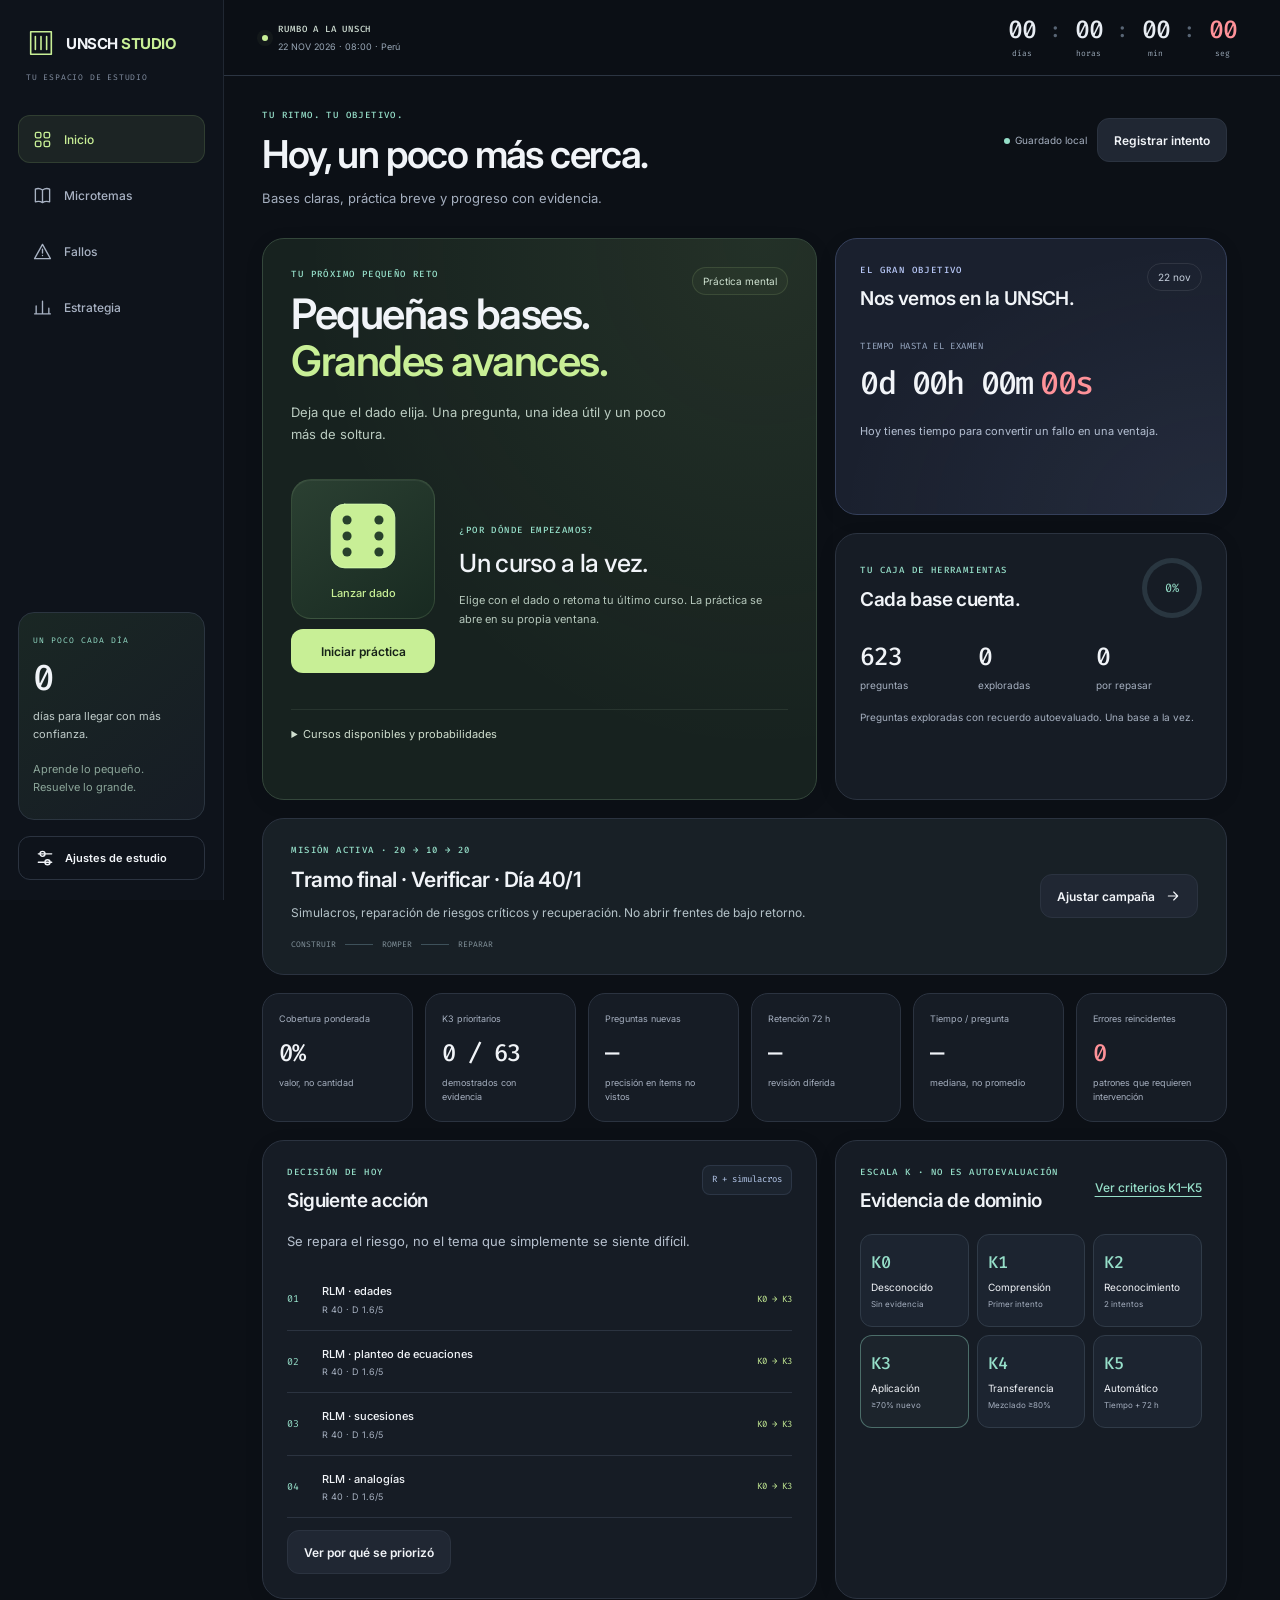
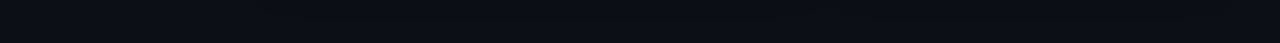
==== commit 2b7c0b33: "feat: expand syllabus drills and pin review controls" ====
--- a/index.html
+++ b/index.html
@@ -72,11 +72,11 @@
           </div>
 
           <div class="dice-actions" id="dice-actions" hidden><button class="text-button" id="dice-topics">Ver microtemas del curso</button><button class="text-button" id="dice-attempt">Registrar intento de examen</button></div>
-          <details class="dice-settings"><summary>Cursos disponibles y probabilidades</summary><p class="panel-intro">Marca los cursos que puedes estudiar ahora. Sus probabilidades se recalculan automáticamente.</p><div class="dice-options" id="dice-options"></div><p class="dice-note">Pesos de estudio: muy alta 6 · alta 3 · complementaria 1 · selectiva 0,5. Son pesos relativos, no puntos del examen. RM corresponde a RLM en el catálogo. Actualidad no participa porque no tiene valoración indicada.</p></details>
+          <details class="dice-settings"><summary>Cursos disponibles y probabilidades</summary><p class="panel-intro">Marca los cursos que puedes estudiar ahora. Sus probabilidades se recalculan automáticamente.</p><div class="dice-options" id="dice-options"></div><p class="dice-note">Pesos de estudio: muy alta 6 · alta 3 · complementaria 1 · selectiva 0,5. Son pesos relativos, no puntos del examen. RM corresponde a RLM en el catálogo. Actualidad usa un peso complementario propuesto.</p></details>
         </section>
 
         <section class="panel deadline-panel" aria-labelledby="deadline-title"><div class="panel-heading"><div><p class="eyebrow">EL GRAN OBJETIVO</p><h2 id="deadline-title">Nos vemos en la UNSCH.</h2></div><span class="card-tag">22 nov</span></div><div class="countdown-main"><span>TIEMPO HASTA EL EXAMEN</span><strong id="countdown-full" role="timer" aria-live="off"><span id="countdown-primary">--d --h --m</span><span class="countdown-seconds" id="countdown-seconds">--s</span></strong></div><p class="deadline-caption">Hoy tienes tiempo para convertir un fallo en una ventaja.</p></section>
-        <section class="panel memory-panel" aria-labelledby="memory-title"><div class="panel-heading"><div><p class="eyebrow">TU CAJA DE HERRAMIENTAS</p><h2 id="memory-title">Cada base cuenta.</h2></div><div class="memory-ring" id="memory-ring"><span id="memory-percent">0%</span></div></div><div class="memory-stats"><div><strong id="memory-total">250</strong><span>preguntas</span></div><div><strong id="memory-seen">0</strong><span>exploradas</span></div><div><strong id="memory-due">0</strong><span>por repasar</span></div></div><p class="mental-progress" id="mental-progress"></p></section>
+        <section class="panel memory-panel" aria-labelledby="memory-title"><div class="panel-heading"><div><p class="eyebrow">TU CAJA DE HERRAMIENTAS</p><h2 id="memory-title">Cada base cuenta.</h2></div><div class="memory-ring" id="memory-ring"><span id="memory-percent">0%</span></div></div><div class="memory-stats"><div><strong id="memory-total">--</strong><span>preguntas</span></div><div><strong id="memory-seen">0</strong><span>exploradas</span></div><div><strong id="memory-due">0</strong><span>por repasar</span></div></div><p class="mental-progress" id="mental-progress"></p></section>
 
         <section class="mission" aria-labelledby="phase-title">
           <div class="mission-copy"><p class="eyebrow inverse">MISIÓN ACTIVA · 20 → 10 → 20</p><h2 id="phase-title">Cargando campaña…</h2><p id="phase-objective"></p><div class="phase-progress" aria-label="Progreso de fases"><span id="build-progress">CONSTRUIR</span><i></i><span id="break-progress">ROMPER</span><i></i><span id="repair-progress">REPARAR</span></div></div>
@@ -117,17 +117,26 @@
       <div class="practice-workspace">
         <section class="mental-practice" id="mental-practice" hidden aria-labelledby="mental-question" data-step="think">
           <div class="mental-card-header"><div class="mental-course-heading"><span class="mental-course-icon" aria-hidden="true"><svg viewBox="0 0 32 32"><use id="mental-course-icon" href="#practice-math"/></svg></span><div><p class="eyebrow">PRÁCTICA MENTAL</p><p id="mental-course"></p></div></div><span class="mental-kind" id="mental-kind"></span></div>
+          <label class="practice-topic-control" for="practice-topic-select">Qué quieres repasar<select id="practice-topic-select"><option value="all">Todos los temas del curso</option></select></label>
           <ol class="mental-steps" aria-label="Pasos de la práctica"><li data-step="think"><b>1</b>Piensa</li><li data-step="learn"><b>2</b>Descubre</li><li data-step="review"><b>3</b>Refuerza</li></ol>
-          <div class="mental-question-board"><p class="mental-topic" id="mental-topic"></p><h3 id="mental-question" tabindex="-1"></h3><p class="mental-instruction">Responde mentalmente. Sin prisa, sin calculadora.</p><button class="button primary" id="reveal-answer">Ver respuesta <svg aria-hidden="true"><use href="#icon-arrow"/></svg></button></div>
+          <div class="mental-question-board"><p class="mental-topic" id="mental-topic"></p><h3 id="mental-question" tabindex="-1"></h3><p class="mental-instruction">Responde mentalmente. Sin prisa, sin calculadora.</p></div>
           <div class="mental-solution" id="mental-solution" hidden>
             <div class="mental-answer-block"><p class="eyebrow">LA RESPUESTA</p><p class="mental-answer" id="mental-answer" tabindex="-1"></p></div>
             <div class="mental-insights"><div><p class="mental-insight-label">La idea clave</p><p id="mental-explanation"></p></div><div class="mental-transfer"><p class="mental-insight-label">Te sirve cuando…</p><p id="mental-use"></p></div></div>
-            <div class="mental-recall"><p id="mental-rating-label">¿Cómo te salió?</p><p class="mental-instruction">Tu respuesta organiza el próximo repaso.</p><div class="mental-ratings" role="group" aria-labelledby="mental-rating-label"><button class="button secondary" data-recall="again"><span aria-hidden="true">↻</span>No lo sabía</button><button class="button secondary" data-recall="slow"><span aria-hidden="true">◷</span>Me costó</button><button class="button secondary" data-recall="easy"><span aria-hidden="true">ϟ</span>Lo sabía rápido</button></div></div>
+            <div class="mental-source-links"><a id="mental-source" href="https://admision.unsch.edu.pe/informacion/temario" target="_blank" rel="noopener noreferrer">Ver referencia del tema ↗</a></div>
           </div>
-          <p class="mental-feedback" id="mental-feedback" role="status"></p>
-          <div class="mental-next" id="mental-next" hidden><button class="button primary" id="next-question">Otra del mismo curso <svg aria-hidden="true"><use href="#icon-arrow"/></svg></button><button class="button secondary" id="finish-practice">Terminar práctica</button></div>
         </section>
         <div class="practice-footer"><p id="practice-session-summary">Una pregunta puede desbloquear muchos problemas.</p><button class="text-button" id="practice-shuffle">Probar otro curso</button></div>
+      </div>
+      <div class="practice-review-dock" id="practice-review-dock">
+        <button class="button primary" id="reveal-answer">Ver respuesta <svg aria-hidden="true"><use href="#icon-arrow"/></svg></button>
+        <div class="mental-recall" id="mental-recall" hidden><p id="mental-rating-label">¿Cómo te salió?</p><div class="mental-ratings" role="group" aria-labelledby="mental-rating-label">
+          <button class="button secondary" data-recall="again" aria-keyshortcuts="1"><b>No sabía</b><small>Repetir · 1</small></button>
+          <button class="button secondary" data-recall="slow" aria-keyshortcuts="2"><b>Difícil</b><small>Reforzar · 2</small></button>
+          <button class="button secondary" data-recall="easy" aria-keyshortcuts="3"><b>Lo sabía rápido</b><small>Afianzar · 3</small></button>
+        </div></div>
+        <p class="mental-feedback" id="mental-feedback" role="status"></p>
+        <div class="mental-next" id="mental-next" hidden><button class="button primary" id="next-question">Otra del mismo curso <svg aria-hidden="true"><use href="#icon-arrow"/></svg></button><button class="button secondary" id="finish-practice">Terminar práctica</button></div>
       </div>
     </dialog>
 
@@ -141,6 +150,7 @@
 
     <dialog id="k-dialog"><div class="dialog-title"><div><p class="eyebrow">REGLAS DE EVIDENCIA</p><h2>Cómo se asigna K</h2></div><button class="close" data-close="k-dialog" aria-label="Cerrar">×</button></div><div class="rules"><p><b>K1 · comprensión:</b> existe al menos un intento registrado.</p><p><b>K2 · reconocimiento:</b> al menos dos intentos.</p><p><b>K3 · aplicación:</b> dos preguntas nuevas y precisión nueva ≥70%.</p><p><b>K4 · transferencia:</b> cuatro nuevas/mezcladas y precisión ≥80%.</p><p><b>K5 · automático:</b> K4, retención 72 h ≥85%, tiempo ≤90 s y sin fallo reincidente.</p></div></dialog>
     <script src="mental-questions.js"></script>
+    <script src="mental-questions-extra.js"></script>
     <script src="app.js"></script>
     <script src="mental-practice.js"></script>
   </body>
--- a/styles.css
+++ b/styles.css
@@ -440,3 +440,32 @@
   .practice-footer { flex-wrap: wrap; }
 }
 @media (prefers-reduced-motion: reduce) { html { scroll-behavior: auto; }button, a { transition: none; }.study-die.rolling svg { animation: none; } }
+
+/* Anki-like dock: only the question pane scrolls; answering stays within reach. */
+.practice-dialog[open] { display: flex; flex-direction: column; height: min(850px, calc(100dvh - 40px)); overflow: hidden; }
+.practice-dialog .dialog-exam-clock { position: relative; top: auto; flex: 0 0 var(--clock-height); }
+.practice-window-header { position: relative; top: auto; flex-shrink: 0; }
+.practice-workspace { flex: 1 1 auto; min-height: 0; overflow-y: auto; overscroll-behavior: contain; scroll-padding: 18px; }
+.practice-review-dock { flex-shrink: 0; padding: 14px 24px; border-top: 1px solid #415063; background: #151e2a; box-shadow: 0 -8px 24px #00000018; }
+.practice-review-dock > .button { display: flex; width: min(100%, 460px); margin: 0 auto; }
+.practice-review-dock .mental-recall { padding: 0; border: 0; }
+.practice-review-dock #mental-rating-label { margin-bottom: 10px; text-align: center; color: #b8c5d4; font-size: 10px; }
+.practice-review-dock .mental-ratings { display: grid; grid-template-columns: repeat(3, minmax(0, 1fr)); max-width: 750px; margin: 0 auto; }
+.practice-review-dock .mental-ratings .button { display: grid; align-content: center; justify-items: center; gap: 5px; min-height: 58px; padding: 9px 6px; text-align: center; }
+.practice-review-dock .mental-ratings b { font-size: 11px; font-weight: 600; }
+.practice-review-dock .mental-ratings small { color: #a4b3c6; font: 8px var(--mono); }
+.practice-review-dock [data-recall="again"] { border-color: #ff929956; color: #ffc0c4; background: #ff92990b; }
+.practice-review-dock [data-recall="slow"] { border-color: #f0d29b56; color: #f0d29b; background: #f0d29b0b; }
+.practice-review-dock [data-recall="easy"] { border-color: #96dfc956; color: #abebd7; background: #96dfc90c; }
+.practice-review-dock .mental-feedback { max-width: 800px; margin: 0 auto 10px; padding: 0; border: 0; background: transparent; font-size: 10px; text-align: center; }
+.practice-review-dock .mental-next { justify-content: center; }
+.mental-source-links { padding: 12px 20px; border-top: 1px solid var(--line); }
+.mental-source-links a { display: inline-flex; align-items: center; min-height: 36px; color: var(--cyan); font-size: 10px; text-underline-offset: 4px; }
+.practice-topic-control { grid-column: span 12; display: flex; align-items: center; flex-wrap: wrap; gap: 10px; color: #b3c1d3; font-size: 10px; }
+.practice-topic-control select { width: auto; max-width: 100%; flex: 1 1 230px; }
+.topic-heading { display: flex; align-items: center; flex-wrap: wrap; gap: 8px; }
+.topic-heading > b { flex: 1; min-width: 0; }
+.topic-practice { min-height: 44px; padding: 8px 10px; border: 1px solid #96dfc933; border-radius: 9px; background: #96dfc90c; color: var(--cyan); font: 9px var(--sans); }
+.topic-practice:hover { background: #96dfc920; }
+@media (max-width: 900px) { .practice-dialog[open] { height: 100dvh; max-height: 100dvh; } }
+@media (max-width: 560px) { .practice-review-dock { padding: 12px 14px calc(12px + env(safe-area-inset-bottom, 0px)); }.practice-review-dock .mental-ratings b { font-size: 10px; }.practice-review-dock .mental-next { flex-wrap: nowrap; gap: 8px; }.practice-review-dock .mental-next .button { width: auto; flex: 1; padding: 10px 6px; font-size: 10px; }.practice-review-dock .mental-next svg { display: none; } }
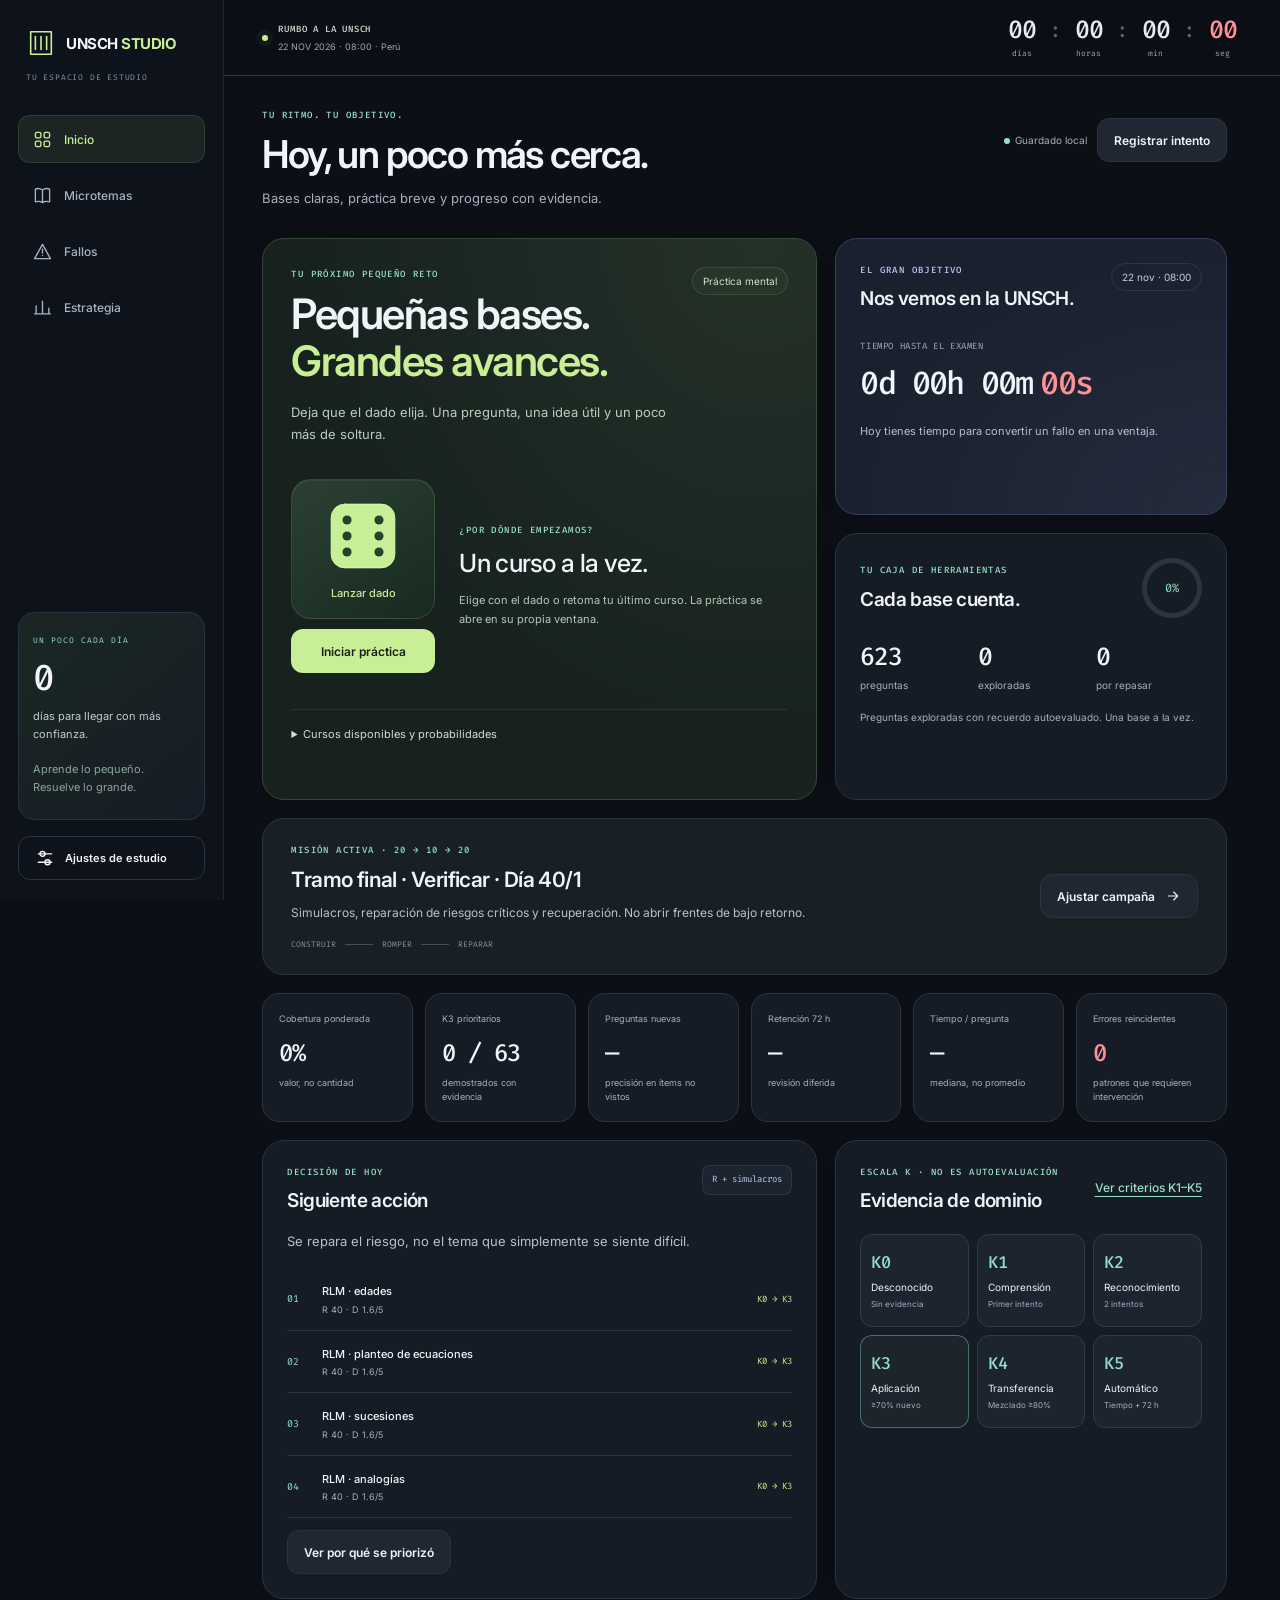
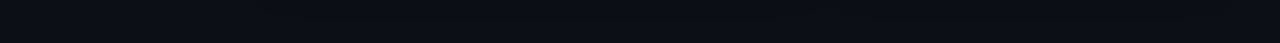
==== commit dfb01f38: "feat: show exam time in deadline labels" ====
--- a/index.html
+++ b/index.html
@@ -75,7 +75,7 @@
           <details class="dice-settings"><summary>Cursos disponibles y probabilidades</summary><p class="panel-intro">Marca los cursos que puedes estudiar ahora. Sus probabilidades se recalculan automáticamente.</p><div class="dice-options" id="dice-options"></div><p class="dice-note">Pesos de estudio: muy alta 6 · alta 3 · complementaria 1 · selectiva 0,5. Son pesos relativos, no puntos del examen. RM corresponde a RLM en el catálogo. Actualidad usa un peso complementario propuesto.</p></details>
         </section>
 
-        <section class="panel deadline-panel" aria-labelledby="deadline-title"><div class="panel-heading"><div><p class="eyebrow">EL GRAN OBJETIVO</p><h2 id="deadline-title">Nos vemos en la UNSCH.</h2></div><span class="card-tag">22 nov</span></div><div class="countdown-main"><span>TIEMPO HASTA EL EXAMEN</span><strong id="countdown-full" role="timer" aria-live="off"><span id="countdown-primary">--d --h --m</span><span class="countdown-seconds" id="countdown-seconds">--s</span></strong></div><p class="deadline-caption">Hoy tienes tiempo para convertir un fallo en una ventaja.</p></section>
+        <section class="panel deadline-panel" aria-labelledby="deadline-title"><div class="panel-heading"><div><p class="eyebrow">EL GRAN OBJETIVO</p><h2 id="deadline-title">Nos vemos en la UNSCH.</h2></div><span class="card-tag">22 nov · 08:00</span></div><div class="countdown-main"><span>TIEMPO HASTA EL EXAMEN</span><strong id="countdown-full" role="timer" aria-live="off"><span id="countdown-primary">--d --h --m</span><span class="countdown-seconds" id="countdown-seconds">--s</span></strong></div><p class="deadline-caption">Hoy tienes tiempo para convertir un fallo en una ventaja.</p></section>
         <section class="panel memory-panel" aria-labelledby="memory-title"><div class="panel-heading"><div><p class="eyebrow">TU CAJA DE HERRAMIENTAS</p><h2 id="memory-title">Cada base cuenta.</h2></div><div class="memory-ring" id="memory-ring"><span id="memory-percent">0%</span></div></div><div class="memory-stats"><div><strong id="memory-total">--</strong><span>preguntas</span></div><div><strong id="memory-seen">0</strong><span>exploradas</span></div><div><strong id="memory-due">0</strong><span>por repasar</span></div></div><p class="mental-progress" id="mental-progress"></p></section>
 
         <section class="mission" aria-labelledby="phase-title">
@@ -146,7 +146,7 @@
 
     <dialog id="strategy-dialog"><div class="dialog-title"><div><p class="eyebrow">REVISIÓN ESTRATÉGICA</p><h2>Recomendaciones explicables</h2></div><button class="close" data-close="strategy-dialog" aria-label="Cerrar">×</button></div><p class="dialog-copy">Las recomendaciones no cambian tu plan por sí solas. Se basan en prioridad inicial antes del día 21 y en riesgo observado después.</p><div id="recommendation-list"></div><div class="dialog-actions"><button class="button secondary" data-close="strategy-dialog">Revisar manualmente</button><button class="button primary" id="accept-recommendations">Aceptar recomendaciones</button></div></dialog>
 
-    <dialog id="plan-dialog"><form id="plan-form"><div class="dialog-title"><div><p class="eyebrow">CAMPAÑA 20 → 10 → 20</p><h2>Configurar fechas</h2></div><button type="button" class="close" data-close="plan-dialog" aria-label="Cerrar">×</button></div><p class="dialog-copy">El examen es fijo: 22 de noviembre de 2026. El ciclo principal ocupa 50 días y deja el tramo final para simulacros y recuperación.</p><label>Inicio de la campaña<input id="campaign-start" type="date" required /></label><div class="plan-calendar"><span>Construir<br /><b>20 días</b></span><span>Romper<br /><b>10 días</b></span><span>Reparar<br /><b>20 días</b></span><span>Final<br /><b>simulacros</b></span></div><div class="dialog-actions"><button type="button" class="button secondary" data-close="plan-dialog">Cancelar</button><button class="button primary" type="submit">Guardar campaña</button></div></form></dialog>
+    <dialog id="plan-dialog"><form id="plan-form"><div class="dialog-title"><div><p class="eyebrow">CAMPAÑA 20 → 10 → 20</p><h2>Configurar fechas</h2></div><button type="button" class="close" data-close="plan-dialog" aria-label="Cerrar">×</button></div><p class="dialog-copy">El examen es fijo: 22 de noviembre de 2026 a las 08:00 (hora Perú). El ciclo principal ocupa 50 días y deja el tramo final para simulacros y recuperación.</p><label>Inicio de la campaña<input id="campaign-start" type="date" required /></label><div class="plan-calendar"><span>Construir<br /><b>20 días</b></span><span>Romper<br /><b>10 días</b></span><span>Reparar<br /><b>20 días</b></span><span>Final<br /><b>simulacros</b></span></div><div class="dialog-actions"><button type="button" class="button secondary" data-close="plan-dialog">Cancelar</button><button class="button primary" type="submit">Guardar campaña</button></div></form></dialog>
 
     <dialog id="k-dialog"><div class="dialog-title"><div><p class="eyebrow">REGLAS DE EVIDENCIA</p><h2>Cómo se asigna K</h2></div><button class="close" data-close="k-dialog" aria-label="Cerrar">×</button></div><div class="rules"><p><b>K1 · comprensión:</b> existe al menos un intento registrado.</p><p><b>K2 · reconocimiento:</b> al menos dos intentos.</p><p><b>K3 · aplicación:</b> dos preguntas nuevas y precisión nueva ≥70%.</p><p><b>K4 · transferencia:</b> cuatro nuevas/mezcladas y precisión ≥80%.</p><p><b>K5 · automático:</b> K4, retención 72 h ≥85%, tiempo ≤90 s y sin fallo reincidente.</p></div></dialog>
     <script src="mental-questions.js"></script>
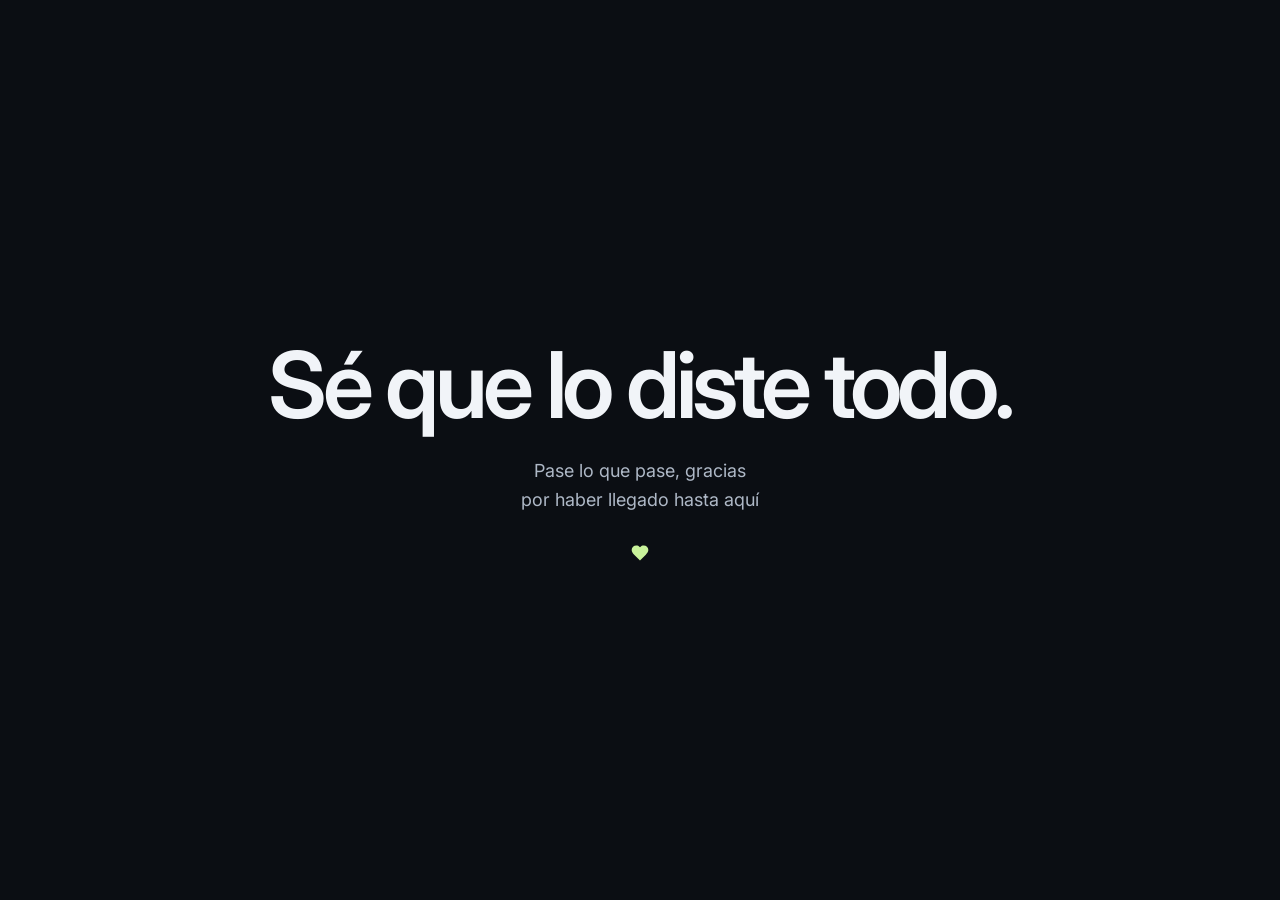
==== commit 3f9abf16: "feat: add exam warnings, support card and farewell screen" ====
--- a/index.html
+++ b/index.html
@@ -5,6 +5,15 @@
     <meta name="viewport" content="width=device-width, initial-scale=1.0, viewport-fit=cover" />
     <meta name="description" content="UNSCH Studio: práctica mental, repasos y progreso para tu examen de admisión." />
     <meta name="theme-color" content="#0c1016" />
+    <meta name="exam-timestamp" content="2026-11-22T08:00:00-05:00" />
+    <script>
+      (function () {
+        var meta = document.querySelector('meta[name="exam-timestamp"]');
+        if (meta && Date.now() >= new Date(meta.content).getTime()) {
+          document.documentElement.classList.add("exam-finished-boot");
+        }
+      })();
+    </script>
     <title>UNSCH Studio · Práctica y progreso</title>
     <link rel="icon" href="favicon.svg" type="image/svg+xml" />
     <link rel="preconnect" href="https://fonts.googleapis.com" />
@@ -26,6 +35,14 @@
       <symbol id="icon-settings" viewBox="0 0 24 24"><path d="M4 7h16M4 17h16"/><circle cx="9" cy="7" r="3"/><circle cx="15" cy="17" r="3"/></symbol>
       <symbol id="icon-arrow" viewBox="0 0 24 24"><path d="M5 12h14m-6-6 6 6-6 6"/></symbol>
       <symbol id="icon-close" viewBox="0 0 24 24"><path d="m6 6 12 12M18 6 6 18"/></symbol>
+      <symbol id="icon-expand" viewBox="0 0 24 24"><path d="M9 3H3v6M15 3h6v6M21 15v6h-6M3 15v6h6"/></symbol>
+      <symbol id="icon-alert" viewBox="0 0 24 24"><path d="m21.73 18-8-14a2 2 0 0 0-3.48 0l-8 14A2 2 0 0 0 4 21h16a2 2 0 0 0 1.73-3Z"/><path d="M12 9v4"/><path d="M12 17h.01"/></symbol>
+      <symbol id="icon-clipboard" viewBox="0 0 24 24"><rect width="8" height="4" x="8" y="2" rx="1" ry="1"/><path d="M16 4h2a2 2 0 0 1 2 2v14a2 2 0 0 1-2 2H6a2 2 0 0 1-2-2V6a2 2 0 0 1 2-2h2"/><path d="M12 11h4"/><path d="M12 16h4"/><path d="M8 11h.01"/><path d="M8 16h.01"/></symbol>
+      <symbol id="icon-id-card" viewBox="0 0 24 24"><rect width="20" height="14" x="2" y="5" rx="2"/><circle cx="8" cy="10" r="2"/><path d="M6 15a4 4 0 0 1 8 0"/><path d="M16 9h4"/><path d="M16 13h4"/></symbol>
+      <symbol id="icon-pencil" viewBox="0 0 24 24"><path d="M17 3a2.85 2.83 0 1 1 4 4L7.5 20.5 2 22l1.5-5.5Z"/><path d="m15 5 4 4"/></symbol>
+      <symbol id="icon-clock" viewBox="0 0 24 24"><circle cx="12" cy="12" r="10"/><path d="M12 6v6l4 2"/></symbol>
+      <symbol id="icon-ban" viewBox="0 0 24 24"><circle cx="12" cy="12" r="10"/><path d="m4.9 4.9 14.2 14.2"/></symbol>
+      <symbol id="icon-shirt" viewBox="0 0 24 24"><path d="M20.38 3.46 16 2a4 4 0 0 1-8 0L3.62 3.46a2 2 0 0 0-1.34 2.23l.58 3.47a1 1 0 0 0 .99.84H6v10c0 1.1.9 2 2 2h8a2 2 0 0 0 2-2V10h2.15a1 1 0 0 0 .99-.84l.58-3.47a2 2 0 0 0-1.34-2.23z"/></symbol>
     </defs></svg>
     <aside class="exam-clock" id="exam-clock" aria-label="Cuenta regresiva para el examen de admisión">
       <div class="exam-clock-label"><span class="clock-dot" aria-hidden="true"></span><div><strong>RUMBO A LA UNSCH</strong><span>22 NOV 2026 · 08:00 · Perú</span></div></div>
@@ -35,7 +52,29 @@
         <span class="clock-unit"><b data-countdown="minutes">--</b><small>min</small></span><span class="clock-separator" aria-hidden="true">:</span>
         <span class="clock-unit clock-seconds"><b data-countdown="seconds">--</b><small>seg</small></span>
       </div>
+      <button type="button" class="countdown-expand" aria-label="Ver contador en pantalla completa" title="Pantalla completa"><svg aria-hidden="true"><use href="#icon-expand"/></svg></button>
     </aside>
+    <section class="countdown-focus" id="countdown-focus" role="dialog" aria-modal="true" aria-label="Contador del examen en pantalla completa" hidden>
+      <button type="button" class="countdown-focus-close" id="countdown-focus-close" aria-label="Salir de pantalla completa"><svg aria-hidden="true"><use href="#icon-close"/></svg></button>
+      <div class="countdown-focus-clock" role="timer" aria-label="Tiempo restante para el examen" aria-live="off">
+        <span class="countdown-focus-unit"><b data-focus-countdown="days">--</b><small>días</small></span>
+        <span class="countdown-focus-separator" aria-hidden="true">:</span>
+        <span class="countdown-focus-unit"><b data-focus-countdown="hours">--</b><small>horas</small></span>
+        <span class="countdown-focus-separator" aria-hidden="true">:</span>
+        <span class="countdown-focus-unit"><b data-focus-countdown="minutes">--</b><small>minutos</small></span>
+        <span class="countdown-focus-separator" aria-hidden="true">:</span>
+        <span class="countdown-focus-unit countdown-focus-seconds"><b data-focus-countdown="seconds">--</b><small>segundos</small></span>
+      </div>
+      <div class="exam-warning" role="alert" hidden>
+        <svg aria-hidden="true"><use href="#icon-alert"/></svg>
+        <div>
+          <strong>YA DEBERÍAS ESTAR CAMINO AL EXAMEN</strong>
+          <p>Procura llegar antes de las 7:00 a. m. No dejes tu tranquilidad para el último minuto.</p>
+          <small>Ingreso permitido hasta las 8:30 a. m., según el prospecto UNSCH 2027-I. Las 7:00 a. m. son una recomendación preventiva, no el cierre oficial.</small>
+        </div>
+      </div>
+      <p class="countdown-focus-phrase">«Que el tiempo no te persiga. Haz que cuente.»</p>
+    </section>
     <div class="app-shell">
       <aside class="sidebar">
         <a class="brand" href="#inicio" aria-label="Ir al inicio"><svg viewBox="0 0 32 32" aria-hidden="true"><path d="M5 4h22v24H5zM10 9v14M16 9v14M22 9v14" /></svg><span>UNSCH <b>STUDIO</b></span></a>
@@ -75,8 +114,39 @@
           <details class="dice-settings"><summary>Cursos disponibles y probabilidades</summary><p class="panel-intro">Marca los cursos que puedes estudiar ahora. Sus probabilidades se recalculan automáticamente.</p><div class="dice-options" id="dice-options"></div><p class="dice-note">Pesos de estudio: muy alta 6 · alta 3 · complementaria 1 · selectiva 0,5. Son pesos relativos, no puntos del examen. RM corresponde a RLM en el catálogo. Actualidad usa un peso complementario propuesto.</p></details>
         </section>
 
-        <section class="panel deadline-panel" aria-labelledby="deadline-title"><div class="panel-heading"><div><p class="eyebrow">EL GRAN OBJETIVO</p><h2 id="deadline-title">Nos vemos en la UNSCH.</h2></div><span class="card-tag">22 nov · 08:00</span></div><div class="countdown-main"><span>TIEMPO HASTA EL EXAMEN</span><strong id="countdown-full" role="timer" aria-live="off"><span id="countdown-primary">--d --h --m</span><span class="countdown-seconds" id="countdown-seconds">--s</span></strong></div><p class="deadline-caption">Hoy tienes tiempo para convertir un fallo en una ventaja.</p></section>
+        <section class="panel deadline-panel" aria-labelledby="deadline-title"><div class="panel-heading"><div><p class="eyebrow">EL GRAN OBJETIVO</p><h2 id="deadline-title">Nos vemos en la UNSCH.</h2></div><span class="card-tag">22 nov · 08:00</span></div><div class="countdown-main"><span>TIEMPO HASTA EL EXAMEN</span><strong id="countdown-full" role="timer" aria-live="off"><span id="countdown-primary">--d --h --m</span><span class="countdown-seconds" id="countdown-seconds">--s</span></strong></div><p class="deadline-caption">Hoy tienes tiempo para convertir un fallo en una ventaja.</p><div class="exam-warning" role="alert" hidden><svg aria-hidden="true"><use href="#icon-alert"/></svg><div><strong>YA DEBERÍAS ESTAR CAMINO AL EXAMEN</strong><p>Procura llegar antes de las 7:00 a. m. No dejes tu tranquilidad para el último minuto.</p><small>Ingreso permitido hasta las 8:30 a. m., según el prospecto UNSCH 2027-I. Las 7:00 a. m. son una recomendación preventiva, no el cierre oficial.</small></div></div></section>
         <section class="panel memory-panel" aria-labelledby="memory-title"><div class="panel-heading"><div><p class="eyebrow">TU CAJA DE HERRAMIENTAS</p><h2 id="memory-title">Cada base cuenta.</h2></div><div class="memory-ring" id="memory-ring"><span id="memory-percent">0%</span></div></div><div class="memory-stats"><div><strong id="memory-total">--</strong><span>preguntas</span></div><div><strong id="memory-seen">0</strong><span>exploradas</span></div><div><strong id="memory-due">0</strong><span>por repasar</span></div></div><p class="mental-progress" id="mental-progress"></p></section>
+
+        </div>
+
+        <section class="support-card" aria-labelledby="support-title">
+          <div class="support-message">
+            <p class="eyebrow">UN MENSAJE DE LA APLICACIÓN</p>
+            <h2 id="support-title">Estás más cerca de lo que crees</h2>
+            <p>Has llegado hasta aquí con esfuerzo, dudas y esperanza. Confía en lo que has aprendido. Respira, concéntrate y da lo mejor de ti.</p>
+          </div>
+          <div class="support-before">
+            <div class="support-before-head">
+              <p class="eyebrow">ANTES DE SALIR DE CASA</p>
+              <span class="support-source">Prospecto UNSCH 2027-I · pág. 80</span>
+            </div>
+            <ul class="support-checklist">
+              <li><span class="support-icon"><svg aria-hidden="true"><use href="#icon-clipboard"/></svg></span><div><b>Ficha de inscripción</b><span>Llévala contigo.</span></div></li>
+              <li><span class="support-icon"><svg aria-hidden="true"><use href="#icon-id-card"/></svg></span><div><b>DNI original y vigente</b><span>Documento físico, sin reemplazos.</span></div></li>
+              <li><span class="support-icon"><svg aria-hidden="true"><use href="#icon-pencil"/></svg></span><div><b>Lápiz 2B, borrador blanco y tajador</b><span>Tu kit de marcado.</span></div></li>
+              <li><span class="support-icon"><svg aria-hidden="true"><use href="#icon-clock"/></svg></span><div><b>Ingreso hasta las 8:30 a. m.</b><span>Hora límite indicada en el prospecto.</span></div></li>
+              <li><span class="support-icon"><svg aria-hidden="true"><use href="#icon-ban"/></svg></span><div><b>Sin celulares ni dispositivos electrónicos</b><span>Nada de accesorios, bolsos ni bolígrafos.</span></div></li>
+              <li><span class="support-icon"><svg aria-hidden="true"><use href="#icon-shirt"/></svg></span><div><b>Ropa simple y calzado liviano</b><span>Preferentemente sin cierres ni elementos metálicos; cabello recogido cuando corresponda.</span></div></li>
+            </ul>
+            <p class="support-note">Estas indicaciones pertenecen al prospecto oficial. La recomendación de llegar antes de las 7:00 a. m. es preventiva y pertenece a esta aplicación, no a la UNSCH.</p>
+          </div>
+          <footer class="support-footer">
+            <p>«Un examen no define tu valor, pero tu esfuerzo merece esta oportunidad».</p>
+            <p>«Muchos éxitos, futuros universitarios».</p>
+          </footer>
+        </section>
+        <div class="dashboard-grid dashboard-grid-lower">
+
 
         <section class="mission" aria-labelledby="phase-title">
           <div class="mission-copy"><p class="eyebrow inverse">MISIÓN ACTIVA · 20 → 10 → 20</p><h2 id="phase-title">Cargando campaña…</h2><p id="phase-objective"></p><div class="phase-progress" aria-label="Progreso de fases"><span id="build-progress">CONSTRUIR</span><i></i><span id="break-progress">ROMPER</span><i></i><span id="repair-progress">REPARAR</span></div></div>
@@ -98,6 +168,7 @@
 
         <section class="panel evidence-panel" aria-labelledby="evidence-title"><div class="panel-heading"><div><p class="eyebrow">ESCALA K · NO ES AUTOEVALUACIÓN</p><h2 id="evidence-title">Evidencia de dominio</h2></div><button class="text-button" id="show-k-rules">Ver criterios K1–K5</button></div><div class="k-scale"><div><b>K0</b><span>Desconocido</span><small>Sin evidencia</small></div><div><b>K1</b><span>Comprensión</span><small>Primer intento</small></div><div><b>K2</b><span>Reconocimiento</span><small>2 intentos</small></div><div class="target"><b>K3</b><span>Aplicación</span><small>≥70% nuevo</small></div><div><b>K4</b><span>Transferencia</span><small>Mezclado ≥80%</small></div><div><b>K5</b><span>Automático</span><small>Tiempo + 72 h</small></div></div></section>
         </div>
+
         </section>
 
         <section class="app-view errors-view" id="errores" data-view hidden aria-labelledby="failure-title">
@@ -149,6 +220,15 @@
     <dialog id="plan-dialog"><form id="plan-form"><div class="dialog-title"><div><p class="eyebrow">CAMPAÑA 20 → 10 → 20</p><h2>Configurar fechas</h2></div><button type="button" class="close" data-close="plan-dialog" aria-label="Cerrar">×</button></div><p class="dialog-copy">El examen es fijo: 22 de noviembre de 2026 a las 08:00 (hora Perú). El ciclo principal ocupa 50 días y deja el tramo final para simulacros y recuperación.</p><label>Inicio de la campaña<input id="campaign-start" type="date" required /></label><div class="plan-calendar"><span>Construir<br /><b>20 días</b></span><span>Romper<br /><b>10 días</b></span><span>Reparar<br /><b>20 días</b></span><span>Final<br /><b>simulacros</b></span></div><div class="dialog-actions"><button type="button" class="button secondary" data-close="plan-dialog">Cancelar</button><button class="button primary" type="submit">Guardar campaña</button></div></form></dialog>
 
     <dialog id="k-dialog"><div class="dialog-title"><div><p class="eyebrow">REGLAS DE EVIDENCIA</p><h2>Cómo se asigna K</h2></div><button class="close" data-close="k-dialog" aria-label="Cerrar">×</button></div><div class="rules"><p><b>K1 · comprensión:</b> existe al menos un intento registrado.</p><p><b>K2 · reconocimiento:</b> al menos dos intentos.</p><p><b>K3 · aplicación:</b> dos preguntas nuevas y precisión nueva ≥70%.</p><p><b>K4 · transferencia:</b> cuatro nuevas/mezcladas y precisión ≥80%.</p><p><b>K5 · automático:</b> K4, retención 72 h ≥85%, tiempo ≤90 s y sin fallo reincidente.</p></div></dialog>
+
+    <section class="exam-farewell" id="exam-farewell" role="main" tabindex="-1" aria-labelledby="exam-farewell-title" hidden>
+      <div class="exam-farewell-panel">
+        <h1 id="exam-farewell-title">Sé que lo diste todo.</h1>
+        <p>Pase lo que pase, gracias por haber llegado hasta aquí</p>
+        <svg class="exam-farewell-heart" viewBox="0 0 24 24" aria-hidden="true"><path d="M19 14c1.49-1.46 3-3.21 3-5.5A5.5 5.5 0 0 0 16.5 3c-1.76 0-3 .5-4.5 2-1.5-1.5-2.74-2-4.5-2A5.5 5.5 0 0 0 2 8.5c0 2.3 1.5 4.05 3 5.5l7 7Z"/></svg>
+      </div>
+    </section>
+
     <script src="mental-questions.js"></script>
     <script src="mental-questions-extra.js"></script>
     <script src="app.js"></script>
--- a/styles.css
+++ b/styles.css
@@ -121,6 +121,29 @@
 .countdown-main strong { display: flex; flex-wrap: wrap; align-items: baseline; gap: 8px; margin-top: 10px; font: 500 clamp(23px, 2.5vw, 36px) var(--mono); letter-spacing: -1.8px; }
 .countdown-seconds { color: var(--danger); }
 .deadline-caption { margin: 18px 0 0; max-width: 330px; color: #b4bfd2; font-size: 11px; line-height: 1.7; }
+
+/* A calm glass card below the counter: one human message, then the official checklist. */
+.dashboard-grid-lower { margin-top: 18px; }
+.support-card { display: grid; grid-template-columns: 1fr; gap: clamp(22px, 3vw, 40px); margin-top: 18px; padding: clamp(22px, 3vw, 34px); border: 1px solid #c8f29a24; border-radius: 24px; background: radial-gradient(ellipse at 0% 0%, #c8f29a14, transparent 48%), linear-gradient(145deg, #1a232bd9, #10161dd9 55%, #141c21d9); box-shadow: inset 0 1px 0 #ffffff10, 0 20px 70px #00000024; backdrop-filter: blur(20px); -webkit-backdrop-filter: blur(20px); }
+.support-message { align-self: start; min-width: 0; }
+.support-message .eyebrow { color: var(--lime); }
+.support-message h2 { max-width: 17ch; margin-bottom: 14px; font-size: clamp(23px, 2.6vw, 32px); letter-spacing: -.9px; }
+.support-message > p:last-child { max-width: 46ch; margin: 0; color: #c6d0dc; font-size: 13px; line-height: 1.8; }
+.support-before { min-width: 0; padding-top: 20px; border-top: 1px solid #c8f29a1a; }
+.support-before-head { display: flex; align-items: baseline; justify-content: space-between; flex-wrap: wrap; gap: 8px 16px; margin-bottom: 16px; }
+.support-before-head .eyebrow { margin-bottom: 0; }
+.support-source { color: #9fb0a6; font: 9px var(--mono); letter-spacing: .2px; line-height: 1.6; }
+.support-checklist { display: grid; grid-template-columns: 1fr; gap: 10px; margin: 0; padding: 0; list-style: none; }
+.support-checklist li { display: flex; align-items: flex-start; gap: 10px; min-width: 0; padding: 12px; border: 1px solid #c8f29a14; border-radius: 13px; background: #0b1113a6; }
+.support-icon { display: grid; place-items: center; flex: 0 0 30px; width: 30px; height: 30px; border: 1px solid #c8f29a20; border-radius: 9px; background: #c8f29a0d; color: var(--lime); }
+.support-icon svg { width: 16px; height: 16px; }
+.support-checklist b, .support-checklist span:not(.support-icon) { display: block; }
+.support-checklist b { color: #e8eee9; font-size: 11px; font-weight: 600; line-height: 1.45; }
+.support-checklist div > span { margin-top: 4px; color: #a9b7ae; font-size: 9px; line-height: 1.55; }
+.support-note { margin: 14px 0 0; padding-top: 13px; border-top: 1px solid #c8f29a14; color: #a9b7ae; font-size: 10px; line-height: 1.7; }
+.support-footer { grid-column: 1 / -1; display: grid; align-items: baseline; justify-content: space-between; gap: 8px 26px; padding-top: 20px; border-top: 1px solid #c8f29a1a; }
+.support-footer p { margin: 0; color: #c1cdc5; font-size: 12px; line-height: 1.7; }
+.support-footer p:last-child { color: var(--lime); font-weight: 600; }
 .memory-panel .panel-heading { align-items: center; }
 .memory-ring { --memory-progress: 0%; display: grid; place-items: center; flex: 0 0 60px; width: 60px; height: 60px; border-radius: 50%; background: conic-gradient(var(--cyan) var(--memory-progress), #293640 0); }
 .memory-ring span { display: grid; place-items: center; width: 50px; height: 50px; border-radius: 50%; background: var(--panel); color: var(--cyan); font: 12px var(--mono); }
@@ -224,6 +247,35 @@
 .clock-unit small { margin-top: 5px; color: #99a7b6; font: 8px var(--mono); }
 .clock-separator { align-self: flex-start; color: #586574; font: 21px var(--mono); }
 .clock-seconds b { color: var(--danger); }
+.countdown-expand { display: grid; place-items: center; flex: 0 0 36px; width: 36px; height: 36px; min-height: 36px; padding: 0; border: 1px solid #ffffff1a; border-radius: 10px; background: transparent; color: #99a7b6; }
+.countdown-expand:hover { border-color: #ffffff38; color: #e8edf3; }
+.countdown-expand svg { width: 16px; height: 16px; }
+.dialog-exam-clock .countdown-expand { flex-basis: 32px; width: 32px; height: 32px; min-height: 32px; }
+
+/* Immersive countdown: only the clock and one sentence on a deep black canvas. */
+html.countdown-focus-open { overflow: hidden; }
+.countdown-focus { position: fixed; inset: 0; z-index: 1000; display: flex; flex-direction: column; align-items: center; justify-content: center; gap: clamp(30px, 7vh, 72px); padding: max(24px, env(safe-area-inset-top, 0px)) clamp(16px, 4vw, 56px) max(24px, env(safe-area-inset-bottom, 0px)); overflow-x: hidden; overflow-y: auto; overscroll-behavior: contain; background: #0B0E13; color: #fff; font-family: var(--mono); text-align: center; }
+.countdown-focus:fullscreen { width: 100vw; height: 100dvh; }
+.countdown-focus-close { position: absolute; top: max(16px, env(safe-area-inset-top, 0px)); right: max(16px, env(safe-area-inset-right, 0px)); display: grid; place-items: center; width: 42px; height: 42px; padding: 0; border: 1px solid #ffffff26; border-radius: 50%; background: transparent; color: #ffffff99; }
+.countdown-focus-close:hover { border-color: #ffffff66; color: #fff; }
+.countdown-focus-close svg { width: 18px; height: 18px; }
+.countdown-focus-clock { display: flex; align-items: flex-end; justify-content: center; gap: clamp(2px, .9vw, 18px); width: 100%; font-variant-numeric: tabular-nums; }
+.countdown-focus-unit { display: flex; flex-direction: column; align-items: center; min-width: 0; }
+.countdown-focus-unit b { color: #fff; font-size: clamp(30px, 11vw, 190px); font-weight: 600; letter-spacing: -.07em; line-height: .84; }
+.countdown-focus-unit small { margin-top: clamp(9px, 1.8vh, 20px); color: #7f8796; font-size: clamp(8px, .9vw, 13px); letter-spacing: .28em; text-transform: uppercase; }
+.countdown-focus-separator { align-self: flex-end; padding-bottom: clamp(20px, 4vh, 44px); color: #39404d; font-size: clamp(24px, 8vw, 140px); line-height: .84; }
+.countdown-focus-seconds b { color: #C8F29A; }
+.countdown-focus-phrase { max-width: 26ch; margin: 0; color: #d8dee8; font-family: var(--sans); font-size: clamp(16px, 2.1vw, 27px); font-weight: 500; letter-spacing: -.02em; line-height: 1.45; text-wrap: balance; }
+.countdown-focus.is-done .countdown-focus-phrase { color: #C8F29A; font-family: var(--mono); font-size: clamp(26px, 5vw, 64px); letter-spacing: -.04em; }
+
+/* The three-hour warning stays quiet: translucent red, no blinking, no layout jump. */
+.exam-warning { display: grid; grid-template-columns: auto minmax(0, 1fr); gap: 11px; margin-top: 18px; padding: 14px 15px; border: 1px solid #ff6b7447; border-radius: 14px; background: #ff4d5814; color: #ffd0d3; }
+.exam-warning > svg { width: 21px; height: 21px; margin-top: 1px; color: #ff8a92; }
+.exam-warning strong { display: block; color: #ff9299; font: 600 12px var(--mono); letter-spacing: .04em; line-height: 1.55; }
+.exam-warning p { margin: 6px 0 0; color: #ffd0d3; font-size: 13px; line-height: 1.6; }
+.exam-warning small { display: block; margin-top: 8px; color: #eeb6bb; font-size: 11px; line-height: 1.65; }
+.countdown-focus .exam-warning { width: min(100%, 660px); margin-top: 0; font-family: var(--sans); text-align: left; }
+.countdown-focus .exam-warning strong { font-size: 13px; }
 dialog { width: min(650px, calc(100% - 32px)); max-height: calc(100dvh - 40px); padding: 24px; border: 1px solid #435065; border-radius: 22px; background: var(--panel); color: var(--ink); box-shadow: 0 28px 100px #00000099; overflow-y: auto; overscroll-behavior: contain; }
 dialog::backdrop { background: #03070dc9; backdrop-filter: blur(6px); }
 .dialog-exam-clock { position: sticky; top: -24px; z-index: 3; display: flex; align-items: center; justify-content: space-between; gap: 12px; min-height: var(--clock-height); margin: -24px -24px 24px; padding: 12px 20px; border-bottom: 1px solid #34404d; background: #121923; }
@@ -408,6 +460,13 @@
   .clock-unit { min-width: 28px; }
   .clock-unit b { font-size: 22px; }
   .clock-separator { font-size: 18px; }
+  .countdown-expand { flex-basis: 32px; width: 32px; height: 32px; min-height: 32px; }
+  .countdown-focus { gap: clamp(24px, 6vh, 48px); }
+  .countdown-focus-clock { display: grid; grid-template-columns: repeat(2, minmax(0, 1fr)); gap: clamp(20px, 7vh, 48px) 12px; }
+  .countdown-focus-separator { display: none; }
+  .countdown-focus-unit b { font-size: clamp(54px, 19vw, 130px); }
+  .countdown-focus-unit small { margin-top: 8px; }
+  .countdown-focus-phrase { max-width: 20ch; font-size: clamp(15px, 4.6vw, 22px); }
   dialog { padding: 20px; border-radius: 18px; }
   .dialog-exam-clock { top: -20px; margin: -20px -20px 22px; padding: 12px 14px; }
   .dialog-exam-clock .clock-unit { min-width: 24px; }
@@ -439,6 +498,16 @@
   .mental-next .button { width: 100%; }
   .practice-footer { flex-wrap: wrap; }
 }
+@media (max-width: 420px) {
+  .exam-clock { gap: 6px; }
+  .exam-clock-label strong, .exam-clock-label div > span { max-width: 62px; font-size: 7px; }
+  .clock-unit { min-width: 24px; }
+  .clock-unit b { font-size: 20px; }
+  .clock-separator { font-size: 16px; }
+  .countdown-expand { flex-basis: 30px; width: 30px; height: 30px; min-height: 30px; }
+  .countdown-expand svg { width: 14px; height: 14px; }
+  .countdown-focus-close { width: 38px; height: 38px; }
+}
 @media (prefers-reduced-motion: reduce) { html { scroll-behavior: auto; }button, a { transition: none; }.study-die.rolling svg { animation: none; } }
 
 /* Anki-like dock: only the question pane scrolls; answering stays within reach. */
@@ -469,3 +538,34 @@
 .topic-practice:hover { background: #96dfc920; }
 @media (max-width: 900px) { .practice-dialog[open] { height: 100dvh; max-height: 100dvh; } }
 @media (max-width: 560px) { .practice-review-dock { padding: 12px 14px calc(12px + env(safe-area-inset-bottom, 0px)); }.practice-review-dock .mental-ratings b { font-size: 10px; }.practice-review-dock .mental-next { flex-wrap: nowrap; gap: 8px; }.practice-review-dock .mental-next .button { width: auto; flex: 1; padding: 10px 6px; font-size: 10px; }.practice-review-dock .mental-next svg { display: none; } }
+
+/* Farewell: full viewport, no navigation, no controls, a slow and quiet fade. */
+html.exam-finished, html.exam-finished-boot { overflow: hidden; background: #0B0E13; }
+html.exam-finished body > :not(#exam-farewell),
+html.exam-finished-boot body > :not(#exam-farewell) { display: none !important; }
+.exam-farewell { position: fixed; inset: 0; z-index: 10000; display: flex; align-items: center; justify-content: center; padding: max(28px, env(safe-area-inset-top, 0px)) clamp(20px, 5vw, 56px) max(28px, env(safe-area-inset-bottom, 0px)); background: #0B0E13; color: #f1f4f8; text-align: center; opacity: 0; transition: opacity 2s ease; }
+.exam-farewell.is-visible { opacity: 1; }
+html.exam-finished-boot .exam-farewell { display: flex !important; opacity: 1; transition: none; }
+.exam-farewell:focus { outline: none; }
+.exam-farewell-panel { display: grid; justify-items: center; gap: clamp(14px, 2.4vh, 22px); max-width: 900px; }
+.exam-farewell h1 { margin: 0; font-size: clamp(34px, 8vw, 92px); font-weight: 600; letter-spacing: -.05em; line-height: 1.05; text-wrap: balance; }
+.exam-farewell p { margin: 0; max-width: 34ch; color: #aeb8c6; font-size: clamp(13px, 1.8vw, 18px); line-height: 1.65; text-wrap: balance; }
+.exam-farewell-heart { width: 20px; height: 20px; margin-top: 6px; color: #C8F29A; fill: currentColor; stroke: none; }
+@media (prefers-reduced-motion: reduce) { .exam-farewell { transition: none; } }
+
+@media (max-width: 560px) {
+  .support-source { font-size: 8px; }
+  .exam-warning { padding: 13px; }
+  .countdown-focus .exam-warning p { font-size: 12px; }
+}
+@media (min-width: 561px) {
+  .support-checklist { grid-template-columns: repeat(2, minmax(0, 1fr)); }
+  .support-footer { display: flex; flex-wrap: wrap; }
+}
+@media (min-width: 901px) {
+  .support-card { grid-template-columns: minmax(0, .9fr) minmax(0, 1.1fr); }
+  .support-before { padding-top: 0; padding-left: clamp(22px, 3vw, 40px); border-top: 0; border-left: 1px solid #c8f29a1a; }
+}
+@media (max-height: 760px) {
+  .countdown-focus { justify-content: flex-start; padding-top: max(64px, calc(env(safe-area-inset-top, 0px) + 54px)); padding-bottom: max(28px, env(safe-area-inset-bottom, 0px)); }
+}
